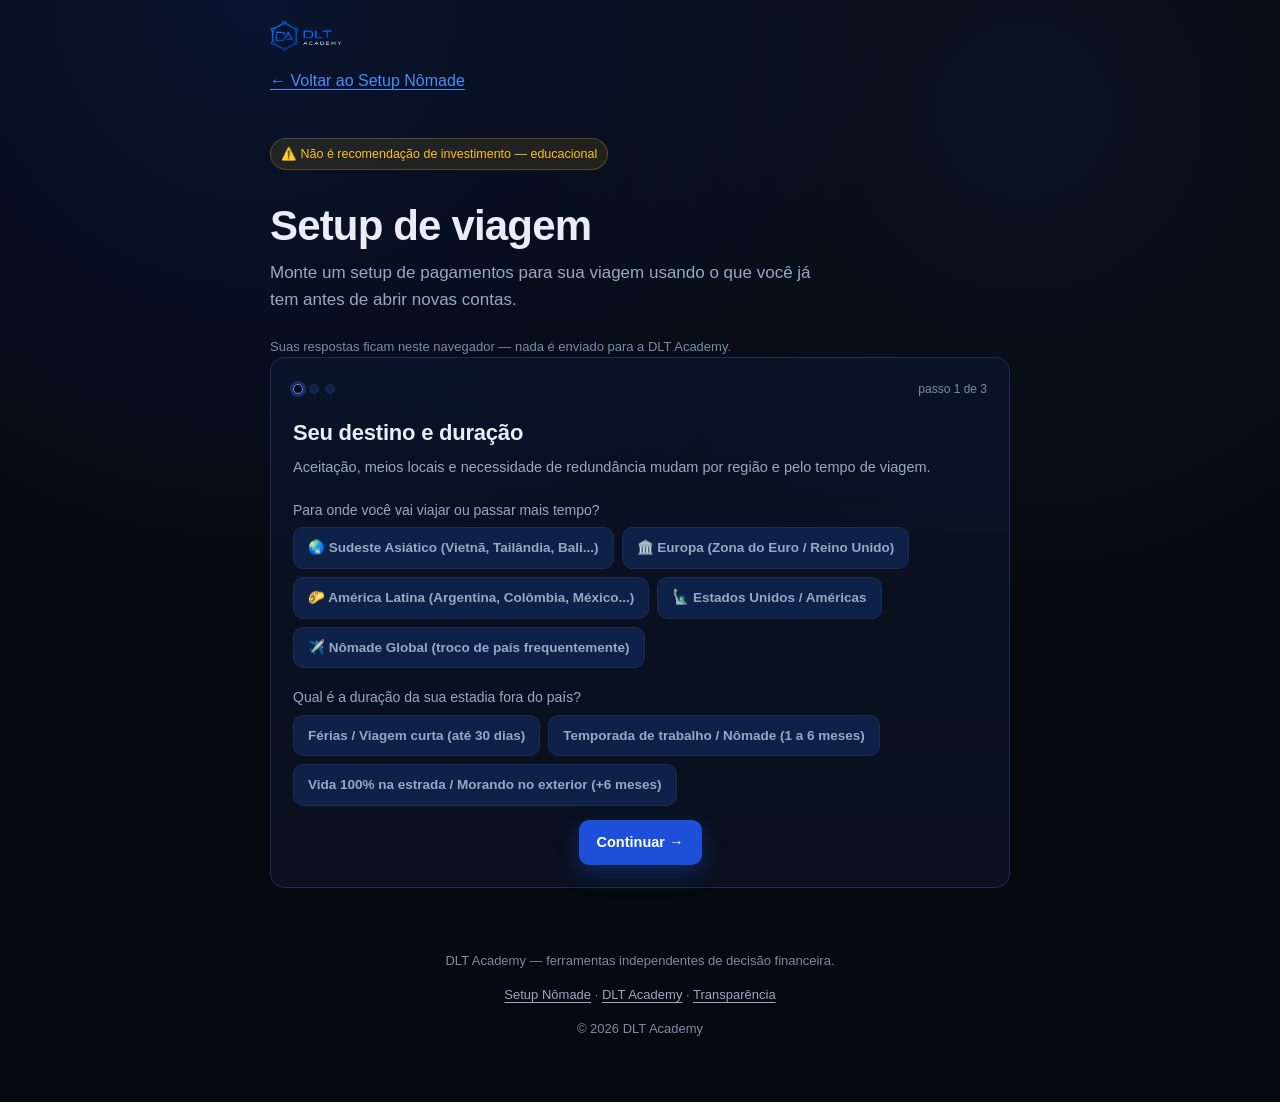
==== setup-viagem.html @ e466198c "feat: reconstrói Setup Nômade como hub de ferramentas e links" ====
<!DOCTYPE html>
<html lang="pt-BR">
<head>
<meta charset="UTF-8">
<meta name="viewport" content="width=device-width, initial-scale=1.0">
<title>Setup de viagem: organize como pagar e sacar no exterior — DLT</title>
<meta name="description" content="Monte um setup de pagamentos para uma viagem usando o que você já tem, com cartão, saque, QR local e funding conforme o seu cenário.">
<meta name="robots" content="index, follow">
<meta name="referrer" content="no-referrer">
<meta http-equiv="Content-Security-Policy" content="default-src 'self'; script-src 'self' https://gc.zgo.at; style-src 'self' https://fonts.googleapis.com; font-src https://fonts.gstatic.com; img-src 'self' data: blob:; connect-src 'self' https://*.goatcounter.com; object-src 'none'; frame-src 'none'; worker-src 'none'; base-uri 'none'; form-action 'self'; upgrade-insecure-requests">
<link rel="canonical" href="https://setup-nomade.dlt.academy/setup-viagem.html">
<meta property="og:type" content="website">
<meta property="og:site_name" content="DLT Academy">
<meta property="og:title" content="Setup de viagem — DLT Academy">
<meta property="og:description" content="Monte um setup de viagem com principal, fallback, saque e QR local sem abrir contas novas por padrão.">
<meta property="og:url" content="https://setup-nomade.dlt.academy/setup-viagem.html">
<meta property="og:image" content="https://setup-nomade.dlt.academy/og-image.svg">
<meta name="theme-color" content="#06090F">
<link rel="icon" type="image/png" href="assets/dlt-mark.png">
<link rel="stylesheet" href="styles-base.css">
<link rel="stylesheet" href="styles-tool.css">
<link rel="stylesheet" href="dlt-patterns.css">
</head>
<body>
<header class="top"><div class="wrap"><a class="brand" href="https://dlt.academy/" rel="noopener noreferrer"><img src="assets/dlt-logo-light.png" alt="DLT Academy"></a></div></header>
<main id="top"><div class="wrap">
<p style="margin:18px 0 0;font-size:13px"><a href="/">← Voltar ao Setup Nômade</a></p>
<section class="hero">
<span class="disclaimer-badge">⚠️ Não é recomendação de investimento — educacional</span>
<h1 id="headline">Setup de viagem</h1>
<p class="subtitle" id="subheadline">Monte um setup de pagamentos para sua viagem usando o que você já tem antes de abrir novas contas.</p>
<p class="privacy-line">Suas respostas ficam neste navegador — nada é enviado para a DLT Academy.</p>
<div id="flow-root"></div>
<noscript><p>Esta ferramenta precisa de JavaScript. Consulte também <a href="https://dlt.academy/pagamentos-no-exterior/">Como pagar no exterior gastando menos</a>.</p></noscript>
</section></div></main>
<footer><div class="wrap"><p>DLT Academy — ferramentas independentes de decisão financeira.</p><p><a href="/">Setup Nômade</a> · <a href="https://dlt.academy/">DLT Academy</a> · <a href="https://dlt.academy/transparencia/">Transparência</a></p><p>© 2026 DLT Academy</p></div></footer>
<script src="config.js"></script><script src="js/tracking.js"></script><script src="js/canvas-cards.js"></script><script src="js/dlt-interactions.js"></script><script src="js/flow-engine.js"></script><script src="js/flow.js"></script><script src="js/bootstrap.js"></script>
</body></html>
---- styles-base.css ----
/* ============================================================
   DESIGN SYSTEM BASE — dltacademy
   Extraído do "Sobrevive ou Quebra?" (primeira ferramenta validada).
   >>> REBRAND DLT ACADEMY: tokens, fontes e brand alinhados à
   identidade oficial (azul #1E4FD8, Sora + Manrope, logo DA).
   Só mudaram VALORES (cores/fontes/brand) — nenhum nome de classe
   ou seletor mudou, então todas as ferramentas existentes continuam
   funcionando; só passam a ficar on-brand ao copiar este arquivo.
   Customizações por ferramenta vão em styles-tool.css.
   ============================================================ */

@import url('https://fonts.googleapis.com/css2?family=Sora:wght@400;500;600;700;800&family=Manrope:wght@400;500;600;700&display=swap');

:root {
  --bg: #06090F;            /* Navy Base */
  --bg-elev: #0A1120;        /* Navy Surface */
  --bg-elev-2: #0E2148;      /* Deep Blue */
  --border: #1E2C4E;         /* borda azulada (equiv. a rgba branco ~0.1 sobre navy) */
  --text: #E8EDF7;           /* Light */
  --text-dim: #9AA7C2;       /* Muted */
  --text-faint: #7C8AA6;     /* Faint */
  --accent: #4A8DF8;         /* Sky — destaques, slider, dots, links */
  --accent-2: #1E4FD8;       /* Brand Blue — ação primária (botões) */
  --green: #6EE7A8;          /* Success */
  --red: #f87171;            /* variação negativa */
  --amber: #fbbf24;          /* disclaimer */
  --radius: 14px;
  --max-width: 780px;

  --font-head: 'Sora', -apple-system, BlinkMacSystemFont, sans-serif;
  --font-body: 'Manrope', -apple-system, BlinkMacSystemFont, sans-serif;
}

* { box-sizing: border-box; }

body {
  margin: 0;
  background: var(--bg);
  background-image: radial-gradient(circle at 20% 0%, rgba(30,79,216,0.16), transparent 42%),
                     radial-gradient(circle at 80% 10%, rgba(74,141,248,0.08), transparent 38%);
  color: var(--text);
  font-family: var(--font-body);
  line-height: 1.6;
  -webkit-font-smoothing: antialiased;
}

.wrap {
  max-width: var(--max-width);
  margin: 0 auto;
  padding: 0 20px;
}

/* Links de conteudo.
   Sem esta regra o navegador aplica os padroes dele: #0000EE no link
   comum e #551A8B no visitado. Sobre o navy (--bg) isso rende 2,1:1 e
   1,8:1 de contraste — o minimo legivel e 4,5:1, entao o link visitado
   ficava praticamente invisivel e o comum parecia um azul neon fora da
   identidade. O --accent rende 6,1:1 e ja e a cor de destaque da marca.
   Componentes estruturais (.btn-*, cards, header, footer) declaram a
   propria cor e continuam intactos. */
a {
  color: var(--accent);
  text-underline-offset: 3px;
  text-decoration-thickness: 1px;
}
a:visited { color: var(--accent); }
a:hover { color: #8FB8FF; }

header.top { padding: 20px 0 0; }
.brand {
  display: flex;
  align-items: center;
  gap: 10px;
  font-family: var(--font-head);
  font-weight: 700;
  letter-spacing: -0.01em;
  color: var(--text);
  text-decoration: none;
  font-size: 15px;
}
/* .brand img — logomarca completa (ícone + "DLT ACADEMY" já embutido na imagem).
   NÃO colocar <span> de texto do lado — a imagem já é o lockup completo. */
.brand img { height: 32px; display: block; }

section { padding: 40px 0; }
section.hero { padding-top: 28px; padding-bottom: 20px; }

h1 {
  font-family: var(--font-head);
  font-size: clamp(28px, 5vw, 42px);
  line-height: 1.12;
  letter-spacing: -0.02em;
  font-weight: 800;
  margin: 14px 0 10px;
}
h1 .highlight { color: var(--accent); }

.subtitle {
  color: var(--text-dim);
  font-size: 17px;
  max-width: 60ch;
  margin: 0 0 24px;
}

.disclaimer-badge {
  display: inline-flex;
  align-items: center;
  gap: 6px;
  background: rgba(251, 191, 36, 0.1);
  border: 1px solid rgba(251, 191, 36, 0.25);
  color: var(--amber);
  font-size: 12.5px;
  padding: 5px 10px;
  border-radius: 999px;
  margin-bottom: 18px;
}

.card {
  background: linear-gradient(180deg, rgba(14, 33, 72, 0.30), rgba(10, 17, 32, 0.9));
  border: 1px solid var(--border);
  border-radius: var(--radius);
  padding: 22px;
}
.card + .card { margin-top: 16px; }

h2 {
  font-family: var(--font-head);
  font-size: 22px;
  font-weight: 700;
  letter-spacing: -0.01em;
  margin: 0 0 6px;
}
h2 .num {
  display: inline-flex;
  align-items: center;
  justify-content: center;
  width: 26px;
  height: 26px;
  border-radius: 8px;
  background: var(--accent-2);
  color: white;
  font-size: 14px;
  margin-right: 8px;
}
.section-desc { color: var(--text-dim); font-size: 14.5px; margin: 0 0 20px; }

/* Sliders */
.control-grid { display: grid; gap: 18px; }
.control { display: grid; gap: 6px; }
.control-label { display: flex; justify-content: space-between; font-size: 14px; color: var(--text-dim); }
.control-label strong { color: var(--text); font-weight: 600; }
input[type="range"] {
  -webkit-appearance: none;
  width: 100%;
  height: 6px;
  border-radius: 999px;
  background: var(--bg-elev-2);
  outline: none;
}
input[type="range"]::-webkit-slider-thumb {
  -webkit-appearance: none;
  width: 20px;
  height: 20px;
  border-radius: 50%;
  background: var(--accent);
  cursor: pointer;
  border: 3px solid var(--bg);
  box-shadow: 0 0 0 1px var(--accent);
}
input[type="range"]::-moz-range-thumb {
  width: 20px;
  height: 20px;
  border-radius: 50%;
  background: var(--accent);
  cursor: pointer;
  border: 3px solid var(--bg);
}

/* Banner de resultado (survive/ruin, sucesso/alerta genérico) */
.result-banner {
  display: flex;
  align-items: center;
  gap: 16px;
  padding: 18px;
  border-radius: 12px;
  margin: 18px 0;
  border: 1px solid var(--border);
}
.result-banner.survive, .result-banner.good { background: rgba(110, 231, 168, 0.08); border-color: rgba(110, 231, 168, 0.3); }
.result-banner.ruin, .result-banner.bad { background: rgba(248, 113, 113, 0.08); border-color: rgba(248, 113, 113, 0.3); }
.result-banner .big-stat { font-family: var(--font-head); font-size: 34px; font-weight: 800; line-height: 1; }
.result-banner.survive .big-stat, .result-banner.good .big-stat { color: var(--green); }
.result-banner.ruin .big-stat, .result-banner.bad .big-stat { color: var(--red); }
.result-banner .stat-label { color: var(--text-dim); font-size: 13.5px; margin-top: 2px; }

canvas.chart-canvas {
  width: 100%;
  height: 260px;
  display: block;
  border-radius: 10px;
  background: var(--bg-elev-2);
}

.stat-row { display: grid; grid-template-columns: repeat(3, 1fr); gap: 10px; margin-top: 14px; }
.stat-box { background: var(--bg-elev-2); border-radius: 10px; padding: 12px; text-align: center; }
.stat-box .val { font-family: var(--font-head); font-size: 18px; font-weight: 700; }
.stat-box .label { font-size: 11.5px; color: var(--text-faint); margin-top: 2px; }

/* Upload de arquivo */
.upload-zone {
  border: 2px dashed var(--border);
  border-radius: 12px;
  padding: 32px 20px;
  text-align: center;
  cursor: pointer;
  transition: border-color .15s;
}
.upload-zone:hover, .upload-zone.dragover { border-color: var(--accent); }
.upload-zone input[type="file"] { display: none; }
.upload-icon { font-size: 32px; margin-bottom: 8px; }

.btn-row { display: flex; gap: 10px; flex-wrap: wrap; margin-top: 14px; justify-content: center; }

button, .btn {
  font: inherit;
  font-family: var(--font-body);
  border: none;
  border-radius: 10px;
  padding: 11px 18px;
  cursor: pointer;
  font-weight: 700;
  font-size: 14.5px;
  transition: transform .1s, opacity .15s;
  text-decoration: none;
  display: inline-flex;
  align-items: center;
  gap: 6px;
}
button:active { transform: scale(0.97); }
.btn-primary { background: var(--accent-2); color: white; box-shadow: 0 8px 22px rgba(30,79,216,0.35); }
.btn-primary:hover { background: #2a5ce6; }
.btn-secondary { background: rgba(255,255,255,0.05); color: var(--text); border: 1px solid var(--border); }
.btn-secondary:hover { border-color: var(--accent); }
.btn-telegram { background: #26a5e4; color: white; }
.btn-ghost { background: rgba(255,255,255,0.04); color: var(--text); border: 1px solid var(--border); }
.btn-ghost:hover { border-color: var(--accent); }
.btn-lg { padding: 14px 26px; font-size: 15.5px; border-radius: 12px; }
.btn-block { width: 100%; justify-content: center; }

/* Mapeamento manual de colunas (fallback de CSV) */
#mapping-panel { display: none; margin-top: 18px; }
.mapping-row { display: grid; grid-template-columns: 1fr 1fr; gap: 10px; align-items: center; margin-bottom: 10px; }
.mapping-row label { font-size: 13.5px; color: var(--text-dim); }
select {
  width: 100%;
  background: var(--bg-elev-2);
  color: var(--text);
  border: 1px solid var(--border);
  border-radius: 8px;
  padding: 9px 10px;
  font-size: 14px;
}

/* Lista de achados/diagnóstico */
.finding {
  border-left: 3px solid var(--amber);
  background: var(--bg-elev-2);
  padding: 14px 16px;
  border-radius: 0 10px 10px 0;
  margin-bottom: 10px;
}
.finding.sev-3 { border-color: var(--red); }
.finding.sev-1 { border-color: var(--text-faint); }
.finding-title { font-weight: 700; margin-bottom: 4px; font-size: 15px; }
.finding-text { color: var(--text-dim); font-size: 14px; }

/* Bloco de conversão (CTA principal, aparece condicionalmente) */
.convert-block {
  display: none;
  background: linear-gradient(135deg, rgba(30,79,216,0.16), rgba(74,141,248,0.06));
  border: 1px solid var(--accent-2);
}
.convert-block.visible { display: block; }
.convert-headline { font-family: var(--font-head); font-size: 19px; font-weight: 700; margin-bottom: 6px; }
.convert-sub { color: var(--text-dim); font-size: 14.5px; margin-bottom: 16px; }
.savings-highlight { font-family: var(--font-head); font-size: 26px; font-weight: 800; color: var(--green); margin: 4px 0 14px; }

.offer-list { list-style: none; padding: 0; margin: 0 0 16px; display: grid; gap: 8px; }
.offer-list li { display: flex; gap: 8px; font-size: 14.5px; color: var(--text); }
.offer-list li::before { content: "✓"; color: var(--green); font-weight: 700; }

.fine-print { font-size: 12px; color: var(--text-faint); margin-top: 20px; line-height: 1.6; }

/* Recomendação afiliada contextual — alternativas sempre secundárias */
.offer-alternatives {
  border-top: 1px solid var(--border);
  margin-top: 18px;
  padding-top: 14px;
}
.offer-alternatives summary {
  color: var(--text-dim);
  cursor: pointer;
  font-size: 13.5px;
  font-weight: 700;
}
.alternative-grid {
  display: grid;
  grid-template-columns: repeat(2, minmax(0, 1fr));
  gap: 10px;
  margin-top: 12px;
}
.alternative-card {
  background: var(--bg-elev-2);
  border: 1px solid var(--border);
  border-radius: 10px;
  padding: 13px;
}
.alternative-title { font-weight: 700; font-size: 14px; margin-bottom: 5px; }
.alternative-card p { color: var(--text-dim); font-size: 12.5px; margin: 0 0 8px; }
.alternative-link {
  color: var(--accent);
  font-size: 12.5px;
  font-weight: 700;
  text-decoration: none;
}
.affiliate-disclosure {
  background: rgba(255,255,255,0.035);
  border-radius: 9px;
  color: var(--text-faint);
  font-size: 11.5px;
  line-height: 1.55;
  margin: 20px 0 0;
  padding: 11px 13px;
}

footer { text-align: center; padding: 30px 0 50px; color: var(--text-faint); font-size: 13px; }
footer a { color: var(--text-dim); }

/* Campos numéricos genéricos (calculadoras) */
.calc-grid { display: grid; grid-template-columns: 1fr 1fr; gap: 12px; margin-bottom: 14px; }
.calc-field label { display: block; font-size: 12.5px; color: var(--text-dim); margin-bottom: 4px; }
.calc-field input[type="number"], .calc-field input[type="text"] {
  width: 100%;
  background: var(--bg-elev-2);
  color: var(--text);
  border: 1px solid var(--border);
  border-radius: 8px;
  padding: 9px 10px;
  font-size: 14px;
}

.tag {
  display: inline-block;
  font-size: 10.5px;
  font-weight: 700;
  letter-spacing: 0.06em;
  text-transform: uppercase;
  padding: 4px 10px;
  border-radius: 999px;
  background: var(--bg-elev-2);
  border: 1px solid var(--border);
  color: var(--text-dim);
  margin-bottom: 10px;
}
.tag.s1 { color: var(--green); border-color: rgba(110, 231, 168, 0.3); background: rgba(110, 231, 168, 0.08); }
.tag.s2 { color: var(--accent); border-color: rgba(74, 141, 248, 0.35); background: rgba(74, 141, 248, 0.08); }

/* Grade de miniaturas (útil pra ferramentas que geram múltiplos criativos) */
.thumb-grid { display: grid; grid-template-columns: repeat(auto-fill, minmax(140px, 1fr)); gap: 12px; margin-top: 14px; }
.thumb-grid .thumb { border-radius: 10px; overflow: hidden; border: 1px solid var(--border); background: var(--bg-elev-2); }
.thumb-grid .thumb img, .thumb-grid .thumb canvas { width: 100%; display: block; }
.thumb-grid .thumb .thumb-label { font-size: 11.5px; color: var(--text-faint); padding: 6px 8px; text-align: center; }

/* Fluxo guiado (flow-engine) */
.flow-progress { display: flex; gap: 6px; margin-bottom: 16px; align-items: center; }
.flow-progress .dot { width: 10px; height: 10px; border-radius: 50%; background: var(--bg-elev-2); border: 1px solid var(--border); }
.flow-progress .dot.done { background: var(--accent); border-color: var(--accent); }
.flow-progress .dot.current { background: var(--bg); border-color: var(--accent); box-shadow: 0 0 0 3px rgba(74,141,248,.25); }
.flow-progress .step-count { margin-left: auto; font-size: 12px; color: var(--text-faint); }

.radio-group { display: flex; flex-wrap: wrap; gap: 8px; }
.radio-group button { background: var(--bg-elev-2); border: 1px solid var(--border); color: var(--text-dim); font-size: 13.5px; padding: 9px 14px; }
.radio-group button.selected { border-color: var(--accent); color: var(--text); background: rgba(30,79,216,.18); }

.plan-list { list-style: none; counter-reset: plano; padding: 0; margin: 20px 0 0; display: grid; gap: 10px; }
.plan-step { counter-increment: plano; }
.plan-check { display: flex; gap: 12px; align-items: flex-start; background: var(--bg-elev-2); border: 1px solid var(--border); border-radius: 10px; padding: 13px 14px; cursor: pointer; }
.plan-check input[type="checkbox"] { width: 18px; height: 18px; margin-top: 2px; accent-color: var(--green); flex-shrink: 0; }
.plan-body::before { content: "Passo " counter(plano); display: block; font-size: 10.5px; font-weight: 700; letter-spacing: .05em; text-transform: uppercase; color: var(--accent); margin-bottom: 2px; }
.plan-title { font-weight: 700; font-size: 15px; }
.plan-text { color: var(--text-dim); font-size: 13.5px; margin-top: 3px; }
.plan-step.done .plan-check { opacity: .55; }
.plan-step.done .plan-title { text-decoration: line-through; }

@media (max-width: 480px) {
  .stat-row { grid-template-columns: 1fr 1fr; }
  .calc-grid { grid-template-columns: 1fr; }
  .mapping-row { grid-template-columns: 1fr; }
  .alternative-grid { grid-template-columns: 1fr; }
}

/* ============================================================
   INTERAÇÃO — estados de foco, hover e feedback tátil.
   Aditivo: nenhum seletor existente muda, só ganha resposta.
   ============================================================ */

/* Foco visível pra teclado (não interfere no clique do mouse) */
a:focus-visible, button:focus-visible, .btn:focus-visible,
input:focus-visible, select:focus-visible, summary:focus-visible,
[tabindex]:focus-visible {
  outline: 2px solid var(--accent);
  outline-offset: 2px;
}

/* Botões — lift no hover, afunda no clique (já existia o :active) */
.btn, button { transition: transform .12s, opacity .15s, box-shadow .15s, background .15s, border-color .15s; }
.btn-primary:hover { transform: translateY(-1px); box-shadow: 0 10px 26px rgba(30,79,216,0.45); }
.btn-secondary:hover { color: var(--text); }

/* Sliders — o polegar responde ao toque */
input[type="range"]::-webkit-slider-thumb { transition: transform .12s, box-shadow .15s; }
input[type="range"]:hover::-webkit-slider-thumb { transform: scale(1.12); box-shadow: 0 0 0 1px var(--accent), 0 0 0 7px rgba(74,141,248,.15); }
input[type="range"]:active::-webkit-slider-thumb { transform: scale(1.22); box-shadow: 0 0 0 1px var(--accent), 0 0 0 10px rgba(74,141,248,.22); }
input[type="range"]::-moz-range-thumb { transition: transform .12s, box-shadow .15s; }
input[type="range"]:hover::-moz-range-thumb { transform: scale(1.12); box-shadow: 0 0 0 7px rgba(74,141,248,.15); }
input[type="range"]:active::-moz-range-thumb { transform: scale(1.22); box-shadow: 0 0 0 10px rgba(74,141,248,.22); }

/* Opções de fluxo (radio-group) — hover diz "sou clicável" */
.radio-group button:hover { border-color: var(--accent); color: var(--text); }

/* Checklist do plano — linha inteira responde */
.plan-check { transition: border-color .15s, background .15s; }
.plan-check:hover { border-color: var(--accent); }

/* Campos e selects — foco com borda da marca */
select:hover, .calc-field input:hover { border-color: var(--accent); }
select:focus, .calc-field input:focus { border-color: var(--accent); outline: none; }

/* Zona de upload — reforço do convite */
.upload-zone:hover, .upload-zone.dragover { background: rgba(74,141,248,.05); }

@media (prefers-reduced-motion: reduce) {
  .btn, button, input[type="range"]::-webkit-slider-thumb, input[type="range"]::-moz-range-thumb { transition: none; }
  .btn-primary:hover { transform: none; }
}
---- styles-tool.css ----
/* ============================================================
   Estilos específicos: O Setup do Nômade
   Cards de hierarquia, badges metálicos, botões de ação e links
   ============================================================ */

.plan-list {
  list-style: none;
  padding: 0;
  margin: 20px 0 0;
  display: flex;
  flex-direction: column;
  gap: 16px;
}

.plan-step {
  background: rgba(14, 24, 46, 0.7);
  border: 1px solid rgba(74, 141, 248, 0.2);
  border-radius: 14px;
  padding: 20px;
  transition: all .2s ease;
  position: relative;
  overflow: hidden;
}

.plan-step:hover {
  border-color: rgba(74, 141, 248, 0.45);
  box-shadow: 0 10px 30px rgba(0, 0, 0, 0.35);
}

.plan-check {
  display: flex;
  align-items: flex-start;
  gap: 14px;
  cursor: pointer;
  width: 100%;
}

.plan-check input[type="checkbox"] {
  margin-top: 5px;
  width: 18px;
  height: 18px;
  accent-color: var(--accent);
  cursor: pointer;
  flex-shrink: 0;
}

.plan-body {
  flex: 1;
}

.plan-step.done {
  opacity: 0.65;
}

.plan-step.done .plan-title {
  text-decoration: line-through;
}

.tier-badge {
  font-family: var(--font-head);
  font-size: 11px;
  font-weight: 800;
  letter-spacing: 0.06em;
  text-transform: uppercase;
  padding: 4px 10px;
  border-radius: 6px;
  display: inline-block;
  margin-bottom: 8px;
}

.tier-badge.badge-gold {
  background: rgba(110, 231, 168, 0.15);
  color: var(--green);
  border: 1px solid rgba(110, 231, 168, 0.3);
}

.tier-badge.badge-silver {
  background: rgba(74, 141, 248, 0.15);
  color: var(--accent);
  border: 1px solid rgba(74, 141, 248, 0.3);
}

.tier-badge.badge-bronze {
  background: rgba(251, 191, 36, 0.15);
  color: var(--amber);
  border: 1px solid rgba(251, 191, 36, 0.3);
}

.plan-title {
  font-family: var(--font-head);
  font-size: 18px;
  font-weight: 700;
  color: var(--text);
  margin: 0 0 6px;
  line-height: 1.3;
}

.tier-gain {
  font-size: 13.5px;
  font-weight: 700;
  color: var(--green);
  margin: 4px 0 10px;
  display: flex;
  align-items: center;
  gap: 6px;
}

.plan-text {
  font-size: 14px;
  color: var(--text-dim);
  line-height: 1.55;
  margin: 0 0 10px;
}

.browser-alert-note {
  font-size: 12.5px;
  color: var(--amber);
  background: rgba(251, 191, 36, 0.08);
  border: 1px solid rgba(251, 191, 36, 0.25);
  padding: 10px 14px;
  border-radius: 8px;
  margin: 12px 0;
  line-height: 1.45;
}

.plan-actions {
  display: flex;
  flex-wrap: wrap;
  gap: 12px;
  align-items: center;
  margin-top: 14px;
}

.btn-sm {
  padding: 8px 18px;
  font-size: 13px;
  font-weight: 700;
  border-radius: 8px;
  text-decoration: none;
  display: inline-flex;
  align-items: center;
  justify-content: center;
}

.article-link {
  font-size: 13px;
  font-weight: 600;
  color: var(--accent);
  text-decoration: none;
  padding: 7px 14px;
  border-radius: 8px;
  background: rgba(74, 141, 248, 0.08);
  border: 1px solid rgba(74, 141, 248, 0.2);
  transition: all .15s ease;
  display: inline-flex;
  align-items: center;
  gap: 6px;
}

.article-link:hover {
  background: rgba(74, 141, 248, 0.18);
  border-color: var(--accent);
  color: #FFFFFF;
}

@media (max-width: 600px) {
  .plan-actions {
    flex-direction: column;
    align-items: stretch;
  }
  .btn-sm, .article-link {
    width: 100%;
    text-align: center;
    justify-content: center;
  }
}
---- dlt-patterns.css ----
/* ============================================================
   DLT PATTERNS — padrões de conteúdo (artigo, guia, ferramenta)
   Carregar DEPOIS de styles-base.css. Só usa tokens existentes
   (--bg, --bg-elev, --bg-elev-2, --border, --text, --text-dim,
   --text-faint, --accent, --accent-2, --green, --amber, --red,
   --font-head, --font-body). Nenhuma classe antiga é redefinida:
   é 100% aditivo, nada do que está no ar muda de aparência.
   Referência visual: "Padroes de Conteudo.dc.html".
   ============================================================ */

:root {
  --pattern-read: 680px;      /* largura de leitura de artigo/guia */
  --text-lede: #C7D2E6;       /* derivado do --text, para lede/intro */
  --sky-light: #8FBBFF;       /* realce sobre escuro */
}

/* ---------- 01 · Cabeçalho de peça ------------------------- */
.piece-head { max-width: var(--pattern-read); }
.piece-head .piece-meta {
  display: flex; align-items: center; gap: 10px;
  flex-wrap: wrap; margin-bottom: 16px;
}
.piece-head .piece-meta time,
.piece-head .piece-meta span:not(.tag) { color: var(--text-faint); font-size: 13px; }
.piece-head .piece-meta .tag { margin-bottom: 0; }
.piece-head .piece-meta .sep {
  width: 3px; height: 3px; border-radius: 50%;
  background: var(--text-faint); display: inline-block;
}
.piece-head h1 {
  font-size: clamp(30px, 5vw, 38px);
  line-height: 1.12; letter-spacing: -0.025em;
  margin: 0 0 16px; text-wrap: pretty;
}
.piece-lede {
  font-size: 19px; line-height: 1.62; color: var(--text-lede);
  margin: 0 0 22px; text-wrap: pretty;
}
.piece-head::after {
  content: ""; display: block; height: 1px;
  background: var(--border); margin-bottom: 8px;
}

/* ---------- 02 · O essencial ------------------------------- */
.key-points {
  max-width: var(--pattern-read);
  background: linear-gradient(135deg, rgba(30,79,216,.14), rgba(10,17,32,.6));
  border: 1px solid rgba(74,141,248,.28);
  border-radius: 16px; padding: 26px 28px; margin: 0 0 30px;
}
.key-points > p:first-child,
.key-points .key-points-title {
  font-family: var(--font-head); font-size: 12px; font-weight: 700;
  letter-spacing: .12em; text-transform: uppercase;
  color: var(--sky-light); margin: 0 0 16px;
}
.key-points ul { list-style: none; padding: 0; margin: 0; display: grid; gap: 13px; }
.key-points li {
  display: flex; gap: 12px; align-items: flex-start;
  font-size: 15.5px; line-height: 1.55; color: var(--text);
}
.key-points li::before {
  content: "✓"; flex-shrink: 0;
  display: inline-flex; align-items: center; justify-content: center;
  width: 20px; height: 20px; margin-top: 2px; border-radius: 6px;
  background: rgba(110,231,168,.12); border: 1px solid rgba(110,231,168,.3);
  color: var(--green); font-size: 11px; font-weight: 700;
}

/* ---------- 03 · Sumário ----------------------------------- */
.piece-toc {
  max-width: var(--pattern-read);
  border-top: 1px solid var(--border); border-bottom: 1px solid var(--border);
  padding: 20px 0; margin: 0 0 30px;
}
.piece-toc > p:first-child {
  font-family: var(--font-head); font-size: 11.5px; font-weight: 700;
  letter-spacing: .12em; text-transform: uppercase;
  color: var(--text-faint); margin: 0 0 14px;
}
.piece-toc ol { list-style: none; padding: 0; margin: 0; display: grid; gap: 10px; counter-reset: toc; }
.piece-toc li { counter-increment: toc; display: flex; gap: 12px; align-items: baseline; }
.piece-toc li::before {
  content: "0" counter(toc);
  font-family: ui-monospace, SFMono-Regular, Menlo, monospace;
  font-size: 12px; color: var(--accent); flex-shrink: 0;
}
.piece-toc a { font-size: 15px; color: var(--text); text-decoration: none; }
.piece-toc a:hover { color: var(--sky-light); }

/* ---------- 04 · Número-chave ------------------------------ */
.figure-row {
  max-width: var(--pattern-read);
  display: grid; grid-template-columns: repeat(auto-fit, minmax(180px, 1fr));
  gap: 12px; margin: 0 0 26px;
}
.figure-cell {
  background: var(--bg-elev-2); border: 1px solid var(--border);
  border-radius: 12px; padding: 18px;
}
.figure-cell .figure-value {
  font-family: var(--font-head); font-size: 34px; font-weight: 800;
  line-height: 1; letter-spacing: -0.02em; margin: 0 0 8px;
}
.figure-cell .figure-label { font-size: 13.5px; color: var(--text); font-weight: 600; margin: 0 0 4px; }
.figure-cell .figure-source { font-size: 11.5px; color: var(--text-faint); margin: 0; }

/* ---------- 05 · Nota (3 tons) ----------------------------- */
/* substitui .guide-note / blockquote de borda-esquerda */
.note {
  max-width: var(--pattern-read);
  border-radius: 12px; padding: 18px 20px; margin: 0 0 22px;
  border: 1px solid var(--border); background: var(--bg-elev);
}
.note > p:first-child {
  font-family: var(--font-head); font-size: 11.5px; font-weight: 700;
  letter-spacing: .1em; text-transform: uppercase; margin: 0 0 6px;
}
.note > p:last-child { margin: 0; font-size: 15px; line-height: 1.6; color: var(--text); }
.note.is-info { background: rgba(30,79,216,.10); border-color: rgba(74,141,248,.32); }
.note.is-info > p:first-child { color: var(--sky-light); }
.note.is-warn { background: rgba(251,191,36,.08); border-color: rgba(251,191,36,.28); }
.note.is-warn > p:first-child { color: var(--amber); }
.note.is-risk { background: rgba(248,113,113,.08); border-color: rgba(248,113,113,.28); }
.note.is-risk > p:first-child { color: var(--red); }

/* ---------- 06 · Tabela comparativa ----------------------- */
.compare {
  max-width: 720px; border: 1px solid var(--border);
  border-radius: 14px; overflow: hidden; margin: 0 0 26px;
}
.compare .compare-scroll { overflow-x: auto; }
.compare table { border-collapse: collapse; width: 100%; min-width: 480px; font-size: 14px; }
.compare th {
  text-align: left; padding: 14px 16px; background: var(--bg-elev-2);
  font-family: var(--font-head); font-size: 12.5px; font-weight: 700;
  color: var(--text-dim); border-bottom: 1px solid var(--border);
}
.compare td { padding: 13px 16px; color: var(--text-dim); border-bottom: 1px solid var(--border); }
.compare tbody tr:last-child td { border-bottom: none; }
.compare th:first-child, .compare td:first-child { color: var(--text-dim); }
/* coluna recomendada */
.compare th.is-pick {
  background: rgba(30,79,216,.22); color: var(--text);
  border-bottom-color: rgba(74,141,248,.4);
  border-left: 1px solid rgba(74,141,248,.3); border-right: 1px solid rgba(74,141,248,.3);
}
.compare th.is-pick small {
  display: block; font-family: var(--font-body); font-size: 10.5px; font-weight: 700;
  letter-spacing: .06em; text-transform: uppercase; color: var(--sky-light); margin-top: 3px;
}
.compare td.is-pick {
  background: rgba(30,79,216,.08); color: var(--text);
  border-left: 1px solid rgba(74,141,248,.3); border-right: 1px solid rgba(74,141,248,.3);
}
.compare td.is-pick strong, .compare td.is-best { color: var(--green); font-weight: 700; }
.compare .compare-foot {
  margin: 0; padding: 12px 16px; background: #080D18;
  border-top: 1px solid var(--border); color: var(--text-faint); font-size: 12px;
}

/* ---------- 07 · Passo numerado --------------------------- */
.steps { max-width: var(--pattern-read); margin: 0 0 30px; }
.steps .step { display: grid; grid-template-columns: 44px minmax(0, 1fr); gap: 18px; }
.steps .step-rail { display: flex; flex-direction: column; align-items: center; gap: 8px; }
.steps .step-num {
  width: 40px; height: 40px; border-radius: 12px;
  background: rgba(30,79,216,.18); border: 1px solid rgba(74,141,248,.4);
  color: var(--sky-light); font-family: var(--font-head); font-weight: 800; font-size: 15px;
  display: inline-flex; align-items: center; justify-content: center; flex-shrink: 0;
}
.steps .step-rail::after { content: ""; width: 1px; flex: 1; background: var(--border); }
.steps .step:last-child .step-rail::after { display: none; }
.steps .step-body { padding-bottom: 26px; }
.steps .step:last-child .step-body { padding-bottom: 0; }
.steps .step-body h3 {
  font-family: var(--font-head); font-size: 19px; font-weight: 700;
  margin: 8px 0 8px; letter-spacing: -0.01em;
}
.steps .step-body p { color: var(--text-dim); font-size: 15px; line-height: 1.65; margin: 0 0 14px; }
.steps .step-body > p:last-child { margin-bottom: 0; }
.steps .step-body .note { margin-bottom: 0; }

/* ---------- 08 · Veredito --------------------------------- */
.verdict {
  max-width: var(--pattern-read);
  border-top: 2px solid var(--accent-2);
  background: linear-gradient(180deg, rgba(30,79,216,.12), rgba(10,17,32,0));
  border-radius: 0 0 14px 14px; padding: 24px 26px 26px; margin: 30px 0;
}
.verdict > p:first-child {
  font-family: var(--font-head); font-size: 11.5px; font-weight: 700;
  letter-spacing: .12em; text-transform: uppercase; color: var(--sky-light); margin: 0 0 12px;
}
.verdict .verdict-line {
  font-family: var(--font-head); font-size: 22px; font-weight: 700;
  line-height: 1.4; letter-spacing: -0.015em; margin: 0 0 12px; text-wrap: pretty;
}
.verdict > p:last-child { color: var(--text-dim); font-size: 15px; line-height: 1.65; margin: 0; }

/* ---------- 09 · Oferta verificada (afiliado) -------------- */
.offer {
  max-width: var(--pattern-read); position: relative; overflow: hidden;
  background: linear-gradient(180deg, #0C1428 0%, #090F1E 100%);
  border: 1px solid rgba(74,141,248,.3); border-radius: 16px;
  padding: 26px 28px; margin: 30px 0;
}
.offer::before {
  content: ""; position: absolute; top: -60px; right: -40px;
  width: 200px; height: 200px; pointer-events: none;
  background: radial-gradient(circle, rgba(30,79,216,.28), transparent 70%);
}
.offer > * { position: relative; }
.offer .offer-flags { display: flex; align-items: center; gap: 10px; flex-wrap: wrap; margin-bottom: 14px; }
.offer .offer-verified {
  display: inline-flex; align-items: center; gap: 7px;
  font-size: 11px; font-weight: 700; letter-spacing: .06em; text-transform: uppercase;
  color: var(--green); background: rgba(46,204,113,0.12);
  border: 1px solid rgba(110,231,168,.3); border-radius: 999px; padding: 4px 10px;
}
.offer .offer-verified::before { content: ""; width: 6px; height: 6px; border-radius: 50%; background: var(--green); }
.offer .offer-disclosure-flag {
  font-size: 11px; font-weight: 700; letter-spacing: .06em; text-transform: uppercase;
  color: var(--text-dim); border: 1px solid var(--border); border-radius: 999px; padding: 4px 10px;
}
.offer h3 { font-family: var(--font-head); font-size: 21px; font-weight: 700; margin: 0 0 8px; letter-spacing: -0.01em; }
.offer p { color: var(--text-dim); font-size: 15px; line-height: 1.65; margin: 0 0 18px; }
.offer .offer-fine { color: var(--text-faint); font-size: 12.5px; line-height: 1.6; margin: 16px 0 0; max-width: 56ch; }

/* ---------- 10 · FAQ -------------------------------------- */
.faq { max-width: var(--pattern-read); margin: 30px 0; }
.faq h2 { font-family: var(--font-head); font-size: 22px; font-weight: 700; margin: 0 0 6px; }
.faq details { border-bottom: 1px solid var(--border); padding: 16px 0; }
.faq summary {
  cursor: pointer; font-family: var(--font-head); font-size: 15.5px; font-weight: 600;
  color: var(--text); list-style: none;
  display: flex; justify-content: space-between; gap: 16px;
}
.faq summary::-webkit-details-marker { display: none; }
.faq summary::after { content: "+"; color: var(--accent); }
.faq details[open] summary::after { content: "–"; }
.faq p { color: var(--text-dim); font-size: 14.5px; line-height: 1.65; margin: 12px 0 0; }

/* ---------- 11 · Fontes e transparência ------------------- */
.sources {
  max-width: var(--pattern-read);
  border-top: 1px solid var(--border); padding-top: 24px; margin-top: 40px;
}
.sources h2 { font-family: var(--font-head); font-size: 19px; font-weight: 700; margin: 0 0 6px; letter-spacing: -0.01em; }
.sources .sources-when { color: var(--text-faint); font-size: 13px; margin: 0 0 18px; }
.sources ol, .sources ul { list-style: none; padding: 0; margin: 0 0 20px; display: grid; gap: 10px; counter-reset: src; }
.sources li {
  counter-increment: src; display: flex; gap: 12px; align-items: baseline;
  padding-bottom: 10px; border-bottom: 1px solid rgba(30,44,78,.6);
  font-size: 14.5px; color: var(--text);
}
.sources li::before {
  content: "0" counter(src);
  font-family: ui-monospace, SFMono-Regular, Menlo, monospace;
  font-size: 11px; color: var(--text-faint); flex-shrink: 0;
}
.sources li .host {
  color: var(--text-faint);
  font-family: ui-monospace, SFMono-Regular, Menlo, monospace; font-size: 12px;
}
.sources .sources-own { color: var(--text-faint); font-size: 13px; line-height: 1.65; margin: 0; }

/* ---------- 12 · Próximo passo ---------------------------- */
.next-step { max-width: var(--pattern-read); margin: 40px 0 0; }
.next-step > p:first-child {
  font-family: var(--font-head); font-size: 11.5px; font-weight: 700;
  letter-spacing: .12em; text-transform: uppercase; color: var(--text-faint); margin: 0 0 14px;
}
.next-primary {
  display: block; color: var(--text); text-decoration: none;
  background: linear-gradient(180deg, rgba(14,33,72,.5), rgba(10,17,32,.9));
  border: 1px solid rgba(74,141,248,.35); border-radius: 14px; padding: 24px;
  margin-bottom: 16px; transition: border-color .2s, transform .2s;
}
.next-primary:hover { border-color: rgba(74,141,248,.7); transform: translateY(-2px); color: var(--text); }
.next-primary .next-kicker {
  display: block; font-size: 11px; font-weight: 700; letter-spacing: .06em;
  text-transform: uppercase; color: var(--sky-light); margin-bottom: 8px;
}
.next-primary .next-title {
  display: block; font-family: var(--font-head); font-size: 21px; font-weight: 700;
  letter-spacing: -0.01em; margin-bottom: 6px;
}
.next-primary .next-desc { display: block; color: var(--text-dim); font-size: 14.5px; line-height: 1.55; margin-bottom: 14px; }
.next-primary .next-cta {
  font-family: var(--font-head); font-weight: 700; font-size: 13.5px; color: var(--accent);
  display: inline-flex; align-items: center; gap: 6px;
}
.next-related { display: flex; flex-wrap: wrap; gap: 8px; margin-bottom: 24px; }
.next-related a {
  font-size: 13.5px; color: var(--text-dim); text-decoration: none;
  border: 1px solid var(--border); border-radius: 8px; padding: 8px 12px;
  transition: border-color .15s, color .15s;
}
.next-related a:hover { border-color: var(--accent); color: var(--text); }
.next-community {
  border-top: 1px solid var(--border); padding-top: 20px;
  display: flex; align-items: center; justify-content: space-between; gap: 20px; flex-wrap: wrap;
}
.next-community strong { font-family: var(--font-head); font-size: 15px; display: block; margin-bottom: 4px; }
.next-community p { color: var(--text-dim); font-size: 14px; margin: 0; }

/* ---------- 13 · Card de catálogo ------------------------- */
/* família única: ferramenta / guia / artigo / protocolo.
   Ícone é monograma tipográfico (2 letras), não emoji. */
.entry-card {
  position: relative; overflow: hidden; text-decoration: none; color: var(--text);
  display: flex; flex-direction: column; gap: 10px;
  background: linear-gradient(180deg, #0C1428 0%, #090F1E 100%);
  border: 1px solid rgba(255,255,255,0.08); border-radius: 18px; padding: 24px;
  transition: border-color .2s, transform .2s, box-shadow .2s;
}
.entry-card:hover {
  border-color: rgba(74,141,248,.55); transform: translateY(-4px);
  box-shadow: 0 18px 40px rgba(0,0,0,.38); color: var(--text);
}
.entry-card .entry-top { display: flex; align-items: center; justify-content: space-between; }
.entry-card .entry-mark {
  width: 44px; height: 44px; border-radius: 13px;
  background: rgba(30,79,216,.14); border: 1px solid rgba(74,141,248,.3);
  display: inline-flex; align-items: center; justify-content: center;
  font-family: var(--font-head); font-weight: 800; font-size: 15px; color: var(--sky-light);
}
.entry-card .entry-type {
  font-size: 10.5px; font-weight: 700; letter-spacing: .06em; text-transform: uppercase;
  border-radius: 999px; padding: 4px 10px;
  color: var(--text-dim); background: rgba(255,255,255,0.04); border: 1px solid rgba(255,255,255,0.12);
}
.entry-card[data-type="tool"] .entry-type,
.entry-card[data-type="protocolo"] .entry-type {
  color: var(--green); background: rgba(46,204,113,0.12); border-color: rgba(110,231,168,.3);
}
.entry-card[data-type="guide"] .entry-type {
  color: var(--accent); background: rgba(74,141,248,0.08); border-color: rgba(74,141,248,0.35);
}
.entry-card h3 { font-family: var(--font-head); font-size: 21px; font-weight: 700; margin: 6px 0 0; letter-spacing: -0.01em; }
.entry-card p { color: var(--text-dim); font-size: 14.5px; line-height: 1.55; margin: 0; }
.entry-card .entry-effort {
  color: var(--text-faint); font-size: 12.5px; line-height: 1.4;
}
.entry-card .entry-cta {
  margin-top: auto; padding-top: 12px;
  font-family: var(--font-head); font-weight: 700; font-size: 13.5px; color: var(--accent);
  display: inline-flex; align-items: center; gap: 6px;
}
.entry-card .entry-cta .arrow { transition: transform .2s; }
.entry-card:hover .entry-cta .arrow { transform: translateX(4px); }
.entry-grid {
  display: grid; grid-template-columns: repeat(auto-fill, minmax(272px, 1fr));
  gap: 16px; margin-top: 12px;
}

/* ---------- 14 · Topo de ferramenta ---------------------- */
.tool-head { max-width: var(--pattern-read); padding-top: 34px; }
.tool-head h1 {
  font-size: clamp(28px, 5vw, 36px); line-height: 1.12;
  letter-spacing: -0.025em; margin: 0 0 14px;
}
.tool-head .tool-promise {
  font-size: 18px; line-height: 1.6; color: var(--text-lede);
  margin: 0 0 20px; max-width: 52ch;
}
.tool-head .tool-facts {
  display: flex; flex-wrap: wrap; gap: 8px 20px; margin: 0 0 24px;
  list-style: none; padding: 0;
}
.tool-head .tool-facts li {
  display: inline-flex; align-items: center; gap: 7px;
  font-size: 13.5px; color: var(--text-dim);
}
.tool-head .tool-facts li::before { content: "✓"; color: var(--green); font-weight: 700; font-size: 12px; }

/* ---------- 15 · Barra de progresso de leitura ------------ */
.read-progress {
  position: fixed; top: 0; left: 0; right: 0; height: 2px;
  background: rgba(30,44,78,.6); z-index: 60;
}
.read-progress span {
  display: block; height: 100%; width: 0;
  background: linear-gradient(90deg, #4A8DF8, var(--accent-2));
}

/* ---------- 16 · Entrada dos blocos ---------------------- */
/* só esconde quando o JS assumiu o controle — sem JS nada desaparece */
.js-reveal-ready [data-reveal] {
  opacity: 0; transform: translateY(18px);
  transition: opacity .55s ease, transform .55s ease;
}
.js-reveal-ready [data-reveal].is-in { opacity: 1; transform: none; }
@media (prefers-reduced-motion: reduce) {
  .js-reveal-ready [data-reveal] { opacity: 1; transform: none; transition: none; }
}

/* sumário: seção sendo lida */
.piece-toc a.is-current { color: var(--sky-light); font-weight: 600; }
.piece-toc li:has(a.is-current)::before { color: var(--sky-light); }

/* ---------- 17 · Calculadora embutida -------------------- */
.calc {
  max-width: var(--pattern-read);
  background: linear-gradient(180deg, #0C1428 0%, #090F1E 100%);
  border: 1px solid rgba(74,141,248,.3); border-radius: 18px;
  padding: 26px 28px; margin: 30px 0;
}
.calc > header { margin-bottom: 20px; }
.calc .calc-kicker {
  font-family: var(--font-head); font-size: 11.5px; font-weight: 700;
  letter-spacing: .12em; text-transform: uppercase; color: var(--sky-light); margin: 0 0 8px;
}
.calc h3 { font-family: var(--font-head); font-size: 21px; font-weight: 700; margin: 0 0 6px; letter-spacing: -0.01em; }
.calc header p { color: var(--text-dim); font-size: 14.5px; line-height: 1.6; margin: 0; }
.calc .calc-controls { display: grid; gap: 18px; margin-bottom: 22px; }
.calc .calc-row { display: grid; grid-template-columns: 90px minmax(0, 1fr) 120px; gap: 14px; align-items: center; }
.calc .calc-name { min-width: 0; overflow-wrap: anywhere; font-size: 14px; color: var(--text-dim); }
.calc .calc-track { height: 10px; border-radius: 999px; background: var(--bg-elev-2); overflow: hidden; }
.calc .calc-track > span {
  display: block; height: 100%; width: 0; border-radius: 999px;
  background: rgba(74,141,248,.55); transition: width .35s cubic-bezier(.22,1,.36,1);
}
.calc .calc-track > span.is-best { background: var(--green); }
@media (prefers-reduced-motion: reduce) { .calc .calc-track > span { transition: none; } }
.calc .calc-out { font-family: var(--font-head); font-size: 16px; font-weight: 700; text-align: right; color: var(--text-dim); }
.calc .calc-out { min-width: 0; display: grid; gap: 2px; }
.calc .calc-out [data-calc-detail] { color: var(--text-faint); font-family: var(--font-body); font-size: 10px; font-weight: 500; line-height: 1.25; }
.calc .calc-row.is-best .calc-out, .calc .calc-row.is-best .calc-name { color: var(--green); }
.calc .calc-verdict {
  border-top: 1px solid var(--border); padding-top: 16px; margin: 0;
  font-family: var(--font-head); font-size: 16px; font-weight: 600; color: var(--text);
}
.calc .calc-fine { color: var(--text-faint); font-size: 12.5px; line-height: 1.6; margin: 12px 0 0; }

/* ---------- 18 · Chips de situação (portal) -------------- */
.situation-chips { display: flex; flex-wrap: wrap; gap: 8px; }
.situation-chips button {
  background: rgba(255,255,255,0.04); border: 1px solid var(--border);
  color: var(--text-dim); font-family: var(--font-body); font-weight: 600;
  font-size: 14px; padding: 10px 16px; border-radius: 999px; cursor: pointer;
}
.situation-chips button:hover { border-color: var(--accent); color: var(--text); }
.situation-chips button[aria-pressed="true"] {
  background: rgba(30,79,216,.18); border-color: rgba(74,141,248,.55); color: var(--text);
}

/* ---------- 19 · Guia: etapa com checklist ---------------
   <section class="guide-step is-done"> — o estado vem do JS de
   progresso (localStorage), o CSS só reage. */
.guide-step {
  background: linear-gradient(180deg, #0C1428 0%, #090F1E 100%);
  border: 1px solid rgba(255,255,255,0.08); border-radius: 16px;
  padding: 26px 28px; margin-bottom: 16px;
  transition: border-color .25s, background .25s;
}
.guide-step.is-done { background: rgba(10,17,32,.55); border-color: rgba(110,231,168,.35); }
.guide-step .guide-step-top { display: flex; align-items: center; justify-content: space-between; gap: 16px; margin-bottom: 12px; }
.guide-step .guide-step-num {
  width: 38px; height: 38px; border-radius: 12px;
  background: rgba(30,79,216,.18); border: 1px solid rgba(74,141,248,.4); color: var(--sky-light);
  font-family: var(--font-head); font-weight: 800; font-size: 14px;
  display: inline-flex; align-items: center; justify-content: center;
}
.guide-step.is-done .guide-step-num {
  background: rgba(46,204,113,0.12); border-color: rgba(110,231,168,.4); color: var(--green);
}
.guide-step .guide-step-state {
  font-size: 11px; font-weight: 700; letter-spacing: .06em; text-transform: uppercase;
  color: var(--text-dim); background: rgba(255,255,255,0.04);
  border: 1px solid var(--border); border-radius: 999px; padding: 4px 10px;
}
.guide-step.is-done .guide-step-state {
  color: var(--green); background: rgba(46,204,113,0.12); border-color: rgba(110,231,168,.3);
}
.guide-step h2 { font-family: var(--font-head); font-size: 23px; font-weight: 700; letter-spacing: -0.015em; margin: 0 0 10px; }
.guide-step > p { color: var(--text-dim); font-size: 15.5px; line-height: 1.7; margin: 0 0 18px; }
.guide-check {
  display: flex; gap: 12px; align-items: flex-start; cursor: pointer;
  background: rgba(255,255,255,0.03); border: 1px solid var(--border);
  border-radius: 12px; padding: 13px 15px;
}
.guide-step.is-done .guide-check { border-color: rgba(110,231,168,.3); }
.guide-check input[type="checkbox"] { width: 20px; height: 20px; accent-color: var(--green); flex-shrink: 0; margin: 1px 0 0; }
.guide-check span { font-size: 14.5px; color: var(--text); line-height: 1.5; }
/* barra de progresso do guia, no header */
.guide-progress-bar { flex: 1; height: 6px; border-radius: 999px; background: var(--bg-elev-2); overflow: hidden; max-width: 300px; }
.guide-progress-bar > span {
  display: block; height: 100%; width: 0; border-radius: 999px;
  background: var(--green); transition: width .35s cubic-bezier(.22,1,.36,1);
}

/* ---------- 20 · Protocolo: pergunta e opções ------------- */
.flow-card {
  background: linear-gradient(180deg, #0C1428 0%, #090F1E 100%);
  border: 1px solid rgba(74,141,248,.3); border-radius: 18px; padding: 30px 32px;
}
.flow-dots { display: flex; align-items: center; gap: 8px; margin-bottom: 22px; }
.flow-dots span { width: 34px; height: 4px; border-radius: 999px; background: var(--bg-elev-2); transition: background .3s; }
.flow-dots span.is-done { background: var(--accent); }
.flow-dots span.is-current { background: var(--sky-light); }
.flow-dots .flow-count { margin-left: auto; width: auto; height: auto; background: none; font-family: ui-monospace, Menlo, monospace; font-size: 12px; color: var(--text-faint); }
.flow-card h2 { font-family: var(--font-head); font-size: 26px; font-weight: 700; line-height: 1.25; letter-spacing: -0.02em; margin: 0 0 10px; }
.flow-card .flow-help { color: var(--text-dim); font-size: 15px; line-height: 1.65; margin: 0 0 22px; }
.flow-options { display: grid; gap: 10px; }
.flow-options button {
  text-align: left; font-family: var(--font-body); font-size: 15.5px; font-weight: 600;
  color: var(--text); background: rgba(255,255,255,0.03);
  border: 1px solid var(--border); border-radius: 12px; padding: 16px 18px; cursor: pointer;
}
.flow-options button:hover { border-color: var(--accent); background: rgba(30,79,216,.14); }
.flow-foot {
  display: flex; justify-content: space-between; align-items: center;
  margin-top: 22px; padding-top: 18px; border-top: 1px solid var(--border);
}
.flow-foot button { background: none; border: none; padding: 0; cursor: pointer; color: var(--text-dim); font-size: 14px; font-weight: 600; }
.flow-foot span { color: var(--text-faint); font-size: 12.5px; }

/* resultado do protocolo — 3 desfechos */
.flow-result { border-radius: 18px; padding: 30px 32px; margin-bottom: 16px; border: 1px solid var(--border); }
.flow-result > p:first-child {
  font-family: var(--font-head); font-size: 11.5px; font-weight: 700;
  letter-spacing: .12em; text-transform: uppercase; margin: 0 0 12px;
}
.flow-result h2 { font-family: var(--font-head); font-size: 30px; font-weight: 800; line-height: 1.2; letter-spacing: -0.02em; margin: 0 0 12px; }
.flow-result > p:last-child { font-size: 16.5px; line-height: 1.7; color: var(--text); margin: 0; }
.flow-result.is-good { background: linear-gradient(135deg, rgba(46,204,113,.12), rgba(10,17,32,.6)); border-color: rgba(110,231,168,.35); }
.flow-result.is-good > p:first-child { color: var(--green); }
.flow-result.is-good h2 { color: var(--text); }
.flow-result.is-mixed { background: linear-gradient(135deg, rgba(251,191,36,.10), rgba(10,17,32,.6)); border-color: rgba(251,191,36,.3); }
.flow-result.is-mixed > p:first-child { color: var(--amber); }
.flow-result.is-bad { background: linear-gradient(135deg, rgba(248,113,113,.10), rgba(10,17,32,.6)); border-color: rgba(248,113,113,.32); }
.flow-result.is-bad > p:first-child { color: var(--red); }

/* ---------- 21 · Ferramenta: banner de resultado ---------- */
.result-hero {
  border-radius: 16px; padding: 26px 28px; margin-bottom: 16px;
  border: 1px solid rgba(110,231,168,.32);
  background: linear-gradient(135deg, rgba(46,204,113,.10), rgba(10,17,32,.6));
  transition: background .3s, border-color .3s;
}
.result-hero.is-alert {
  border-color: rgba(248,113,113,.3);
  background: linear-gradient(135deg, rgba(248,113,113,.10), rgba(10,17,32,.6));
}
.result-hero .result-top { display: flex; align-items: flex-end; gap: 20px; flex-wrap: wrap; margin-bottom: 20px; }
.result-hero .result-kicker {
  font-family: var(--font-head); font-size: 11.5px; font-weight: 700;
  letter-spacing: .12em; text-transform: uppercase; color: var(--green); margin: 0 0 8px;
}
.result-hero.is-alert .result-kicker, .result-hero.is-alert .result-big { color: var(--red); }
.result-hero .result-big {
  font-family: var(--font-head); font-size: 46px; font-weight: 800;
  line-height: 1; letter-spacing: -0.025em; margin: 0; color: var(--green);
}
.result-hero .result-read { color: var(--text-dim); font-size: 14.5px; line-height: 1.6; margin: 0 0 4px; flex: 1; min-width: 220px; }
.result-hero .result-stats { display: grid; grid-template-columns: repeat(3, 1fr); gap: 10px; }
.result-hero .result-stats div {
  background: rgba(6,9,15,.5); border: 1px solid rgba(255,255,255,0.07);
  border-radius: 10px; padding: 14px; text-align: center;
}
.result-hero .result-stats strong { display: block; font-family: var(--font-head); font-size: 19px; font-weight: 700; }
.result-hero .result-stats span { display: block; font-size: 11.5px; color: var(--text-faint); margin-top: 2px; }

/* ---------- 22 · Ferramenta: gráfico de barras ------------ */
.bar-chart { display: grid; grid-auto-flow: column; gap: 6px; align-items: end; height: 150px; }
.bar-chart .bar { display: flex; flex-direction: column; justify-content: flex-end; gap: 2px; height: 100%; }
.bar-chart .bar > span { display: block; transition: height .35s cubic-bezier(.22,1,.36,1); }
.bar-chart .bar .bar-a { border-radius: 4px 4px 0 0; background: rgba(74,141,248,.55); }
.bar-chart .bar .bar-b { border-radius: 0 0 4px 4px; background: rgba(110,231,168,.5); }
.bar-axis { display: flex; justify-content: space-between; margin-top: 8px; font-family: ui-monospace, Menlo, monospace; font-size: 11px; color: var(--text-faint); }
@media (prefers-reduced-motion: reduce) {
  .bar-chart .bar > span, .guide-progress-bar > span { transition: none; }
}

/* ---------- 24 · Botões de canal ------------------------- */
/* complementa .btn-primary/.btn-secondary do styles-base.css */
.btn-channel { background: #26a5e4; color: #fff; }
.btn-channel:hover { background: #1c8fca; color: #fff; }
.btn-channel-quiet {
  background: rgba(38,165,228,.12); border: 1px solid rgba(38,165,228,.45); color: #8FD3F8;
}
.btn-channel-quiet:hover { border-color: #26a5e4; color: #C6E9FB; }
.btn-ghost-link { background: none; border: none; color: var(--accent); padding: 12px 8px; }
.btn-ghost-link:hover { color: var(--sky-light); }

/* ---------- 25 · CTA por veredito ------------------------ */
.cta-verdict {
  margin: 24px 0 10px; padding: 22px 22px 24px;
  border: 1px solid rgba(74,141,248,.34); border-radius: var(--radius);
  background: linear-gradient(180deg, rgba(30,79,216,0.13), rgba(10,17,32,0.56));
  transition: background .3s, border-color .3s;
}
.cta-verdict .cta-eyebrow {
  font-family: var(--font-head); font-size: 12.5px; font-weight: 700;
  letter-spacing: .04em; text-transform: uppercase; color: var(--sky-light); margin: 0 0 9px;
}
.cta-verdict .cta-headline {
  font-family: var(--font-head); font-size: 19px; font-weight: 650;
  line-height: 1.35; margin: 0 0 7px; max-width: 48ch;
}
.cta-verdict p { color: var(--text-dim); font-size: 14.5px; line-height: 1.58; margin: 0 0 16px; max-width: 66ch; }
.cta-verdict .cta-disclosure { color: var(--text-faint); font-size: 12.5px; line-height: 1.5; margin: 12px 0 0; }
.cta-verdict[data-tone="warn"] {
  border-color: rgba(251,191,36,.3);
  background: linear-gradient(180deg, rgba(251,191,36,0.10), rgba(10,17,32,0.56));
}
.cta-verdict[data-tone="warn"] .cta-eyebrow { color: var(--amber); }
.cta-verdict[data-tone="risk"] {
  border-color: rgba(248,113,113,.3);
  background: linear-gradient(180deg, rgba(248,113,113,0.10), rgba(10,17,32,0.56));
}
.cta-verdict[data-tone="risk"] .cta-eyebrow { color: var(--red); }
/* em alerta a ação é de contenção: nunca primária azul */
.cta-verdict[data-tone="risk"] .btn-primary { background: rgba(255,255,255,0.05); border: 1px solid rgba(255,255,255,0.14); box-shadow: none; color: var(--text); }

/* ---------- 26 · Cards de canal -------------------------- */
.channel-grid { display: grid; grid-template-columns: repeat(auto-fit, minmax(230px, 1fr)); gap: 14px; }
.channel-card {
  border: 1px solid rgba(38,165,228,.35); border-radius: 16px; padding: 22px;
  background: linear-gradient(180deg, rgba(38,165,228,.10), rgba(10,17,32,.9));
}
.channel-card[data-channel="youtube"] {
  border-color: var(--border);
  background: linear-gradient(180deg, rgba(14,33,72,.3), rgba(10,17,32,.9));
}
.channel-card .channel-top { display: flex; align-items: center; justify-content: space-between; margin-bottom: 14px; }
.channel-card .channel-mark {
  width: 42px; height: 42px; border-radius: 12px;
  background: rgba(38,165,228,.16); border: 1px solid rgba(38,165,228,.45);
  display: inline-flex; align-items: center; justify-content: center;
  font-family: var(--font-head); font-weight: 800; font-size: 14px; color: #8FD3F8;
}
.channel-card[data-channel="youtube"] .channel-mark {
  background: rgba(255,255,255,0.05); border-color: rgba(255,255,255,0.14); color: var(--text);
}
.channel-card .channel-role {
  font-size: 10.5px; font-weight: 700; letter-spacing: .06em; text-transform: uppercase;
  color: #8FD3F8; border: 1px solid rgba(38,165,228,.4); border-radius: 999px; padding: 4px 10px;
}
.channel-card[data-channel="youtube"] .channel-role { color: var(--text-dim); border-color: rgba(255,255,255,0.14); }
.channel-card strong { display: block; font-family: var(--font-head); font-size: 18px; margin-bottom: 6px; }
.channel-card p { color: var(--text-dim); font-size: 14px; line-height: 1.6; margin: 0 0 16px; }

/* ---------- 27 · Aviso antigolpe ------------------------- */
.scam-note {
  border: 1px solid rgba(251,191,36,.28); background: rgba(251,191,36,.06);
  border-radius: 12px; padding: 18px 20px; margin: 24px 0;
}
.scam-note > p:first-child {
  font-family: var(--font-head); font-size: 11.5px; font-weight: 700;
  letter-spacing: .1em; text-transform: uppercase; color: var(--amber); margin: 0 0 8px;
}
.scam-note ul { list-style: none; padding: 0; margin: 0; display: grid; gap: 8px; }
.scam-note li { display: flex; gap: 10px; font-size: 14.5px; color: var(--text); line-height: 1.55; }
.scam-note li::before { content: "·"; color: var(--amber); font-weight: 700; }

/* ---------- 28 · Compartilhar ---------------------------- */
/* links diretos, sem SDK de rede social (o CSP do site não permite) */
.share-row {
  display: flex; align-items: center; justify-content: space-between;
  gap: 16px; flex-wrap: wrap;
  border-top: 1px solid var(--border); border-bottom: 1px solid var(--border); padding: 18px 0;
}
.share-row p { margin: 0; color: var(--text-dim); font-size: 14.5px; }
.share-row .share-actions { display: flex; gap: 8px; flex-wrap: wrap; }
.share-row .share-actions a,
.share-row .share-actions button {
  font-family: var(--font-body); font-size: 13.5px; font-weight: 600;
  color: var(--text-dim); background: rgba(255,255,255,0.04);
  border: 1px solid var(--border); border-radius: 10px; padding: 10px 15px; cursor: pointer;
}
.share-row .share-actions a:hover,
.share-row .share-actions button:hover { border-color: var(--accent); color: var(--text); }
.share-row .share-actions .is-primary {
  background: rgba(30,79,216,.18); border-color: rgba(74,141,248,.5); color: var(--text); font-weight: 700;
}
.share-row .share-actions .is-done {
  background: rgba(46,204,113,0.12); border-color: rgba(110,231,168,.4); color: var(--green);
}

/* ---------- 29 · Ações do resultado --------------------- */
.result-actions { margin-top: 28px; padding: 24px 0 0; border-top: 1px solid var(--border); }
.result-actions .result-actions-title { font-family: var(--font-head); font-size: 17px; font-weight: 700; line-height: 1.35; margin: 0 0 5px; }
.result-actions > p { color: var(--text-dim); font-size: 14px; line-height: 1.55; margin: 0 0 18px; max-width: 66ch; }
.result-actions .result-actions-row { display: flex; flex-wrap: wrap; gap: 10px; margin-bottom: 12px; }
.result-actions .btn:disabled { cursor: wait; opacity: .68; }
.privacy-line { color: var(--text-faint); font-size: 13px; line-height: 1.5; margin: 0; max-width: 72ch; }

/* ---------- 30 · Registro de respostas ------------------ */
.answer-record {
  margin: 0 0 26px; padding: 20px 22px 6px;
  background: rgba(255,255,255,0.035); border: 1px solid var(--border); border-radius: 14px;
}
.answer-record h2 { font-family: var(--font-head); font-size: 18px; font-weight: 700; line-height: 1.3; margin: 0 0 4px; }
.answer-record .answer-item {
  display: grid; grid-template-columns: minmax(140px, .72fr) minmax(0, 1.28fr);
  gap: 14px 22px; align-items: start; padding: 16px 0;
  border-top: 1px solid rgba(255,255,255,.08);
}
.answer-record .answer-q {
  font-family: var(--font-head); font-size: 12.5px; line-height: 1.45; font-weight: 700;
  letter-spacing: .025em; text-transform: uppercase; color: var(--accent); margin: 0;
}
.answer-record .answer-a {
  font-size: 15.5px; line-height: 1.58; color: var(--text); margin: 0;
  white-space: pre-wrap; overflow-wrap: anywhere;
}
@media (max-width: 680px) {
  .answer-record .answer-item { grid-template-columns: 1fr; gap: 5px; padding: 14px 0; }
}

/* ---------- 31 · PDF de resultado ----------------------- */
/* O PDF é claro: papel branco, tinta navy, régua da marca.
   Mesmo conteúdo do resultado em tela, sem CTA de tela e sem cor de
   fundo escura (que gasta tinta e sai cinza em impressora comum).
   Vale tanto para desenho no jsPDF quanto para print de HTML. */
.pdf-sheet {
  background: #fff; color: #0E2148; font-family: var(--font-body);
  padding: 52px 56px 46px; box-sizing: border-box;
}
.pdf-sheet .pdf-head { display: flex; align-items: flex-start; justify-content: space-between; gap: 24px; padding-bottom: 18px; border-bottom: 2px solid var(--accent-2); }
.pdf-sheet .pdf-kicker { font-family: var(--font-head); font-size: 11px; font-weight: 700; letter-spacing: .14em; text-transform: uppercase; color: var(--accent-2); margin: 0; }
.pdf-sheet h1 { font-family: var(--font-head); font-size: 30px; font-weight: 800; line-height: 1.18; letter-spacing: -0.02em; color: #0A1120; }
.pdf-sheet p { color: #33415C; }
.pdf-sheet .pdf-tile { border: 1px solid #DCE4F2; border-radius: 10px; padding: 14px 16px; background: #F5F8FE; break-inside: avoid; }
.pdf-sheet .pdf-meta { font-size: 11.5px; color: #5A6B8C; }
.pdf-sheet table { border-collapse: collapse; width: 100%; font-size: 13.5px; }
.pdf-sheet th { text-align: left; padding: 10px 12px; background: #F5F8FE; border: 1px solid #DCE4F2; font-family: var(--font-head); font-size: 11px; font-weight: 700; letter-spacing: .06em; text-transform: uppercase; color: var(--accent-2); }
.pdf-sheet td { padding: 11px 12px; border: 1px solid #DCE4F2; vertical-align: top; }
.pdf-sheet .pdf-limits { border: 1px solid #F2D6A8; background: #FDF8EE; border-radius: 10px; padding: 16px 18px; break-inside: avoid; }
.pdf-sheet .pdf-foot { padding-top: 26px; display: flex; align-items: flex-end; justify-content: space-between; gap: 20px; border-top: 1px solid #DCE4F2; }
.pdf-sheet .pdf-foot p { font-size: 11px; color: #5A6B8C; line-height: 1.55; margin: 0; }

/* ---------- Responsivo ----------------------------------- */
@media (max-width: 560px) {
  .calc { padding: 20px 16px; }
  .calc .calc-row { grid-template-columns: 82px minmax(0, 1fr) 92px; gap: 8px; }
  .calc .calc-name { font-size: 12px; }
  .calc .calc-out { font-size: 14px; }
  .calc .calc-out [data-calc-detail] { font-size: 9px; }
  .cta-verdict { padding: 20px 18px 22px; }
  .cta-verdict .btn, .result-actions .btn { width: 100%; justify-content: center; }
  .result-actions .result-actions-row { flex-direction: column; }
  .share-row { align-items: flex-start; }
  .guide-step { padding: 20px; }
  .flow-card, .flow-result { padding: 22px 20px; }
  .result-hero { padding: 22px 20px; }
  .result-hero .result-big { font-size: 36px; }
  .result-hero .result-stats { grid-template-columns: 1fr 1fr; }
  .piece-lede { font-size: 17.5px; }
  .key-points, .offer, .verdict { padding-left: 20px; padding-right: 20px; }
  .figure-row { grid-template-columns: 1fr 1fr; }
  .figure-cell .figure-value { font-size: 28px; }
  .steps .step { grid-template-columns: 36px minmax(0, 1fr); gap: 14px; }
  .steps .step-num { width: 34px; height: 34px; font-size: 13px; border-radius: 10px; }
  .verdict .verdict-line { font-size: 19px; }
  .next-community a.btn { width: 100%; justify-content: center; }
}
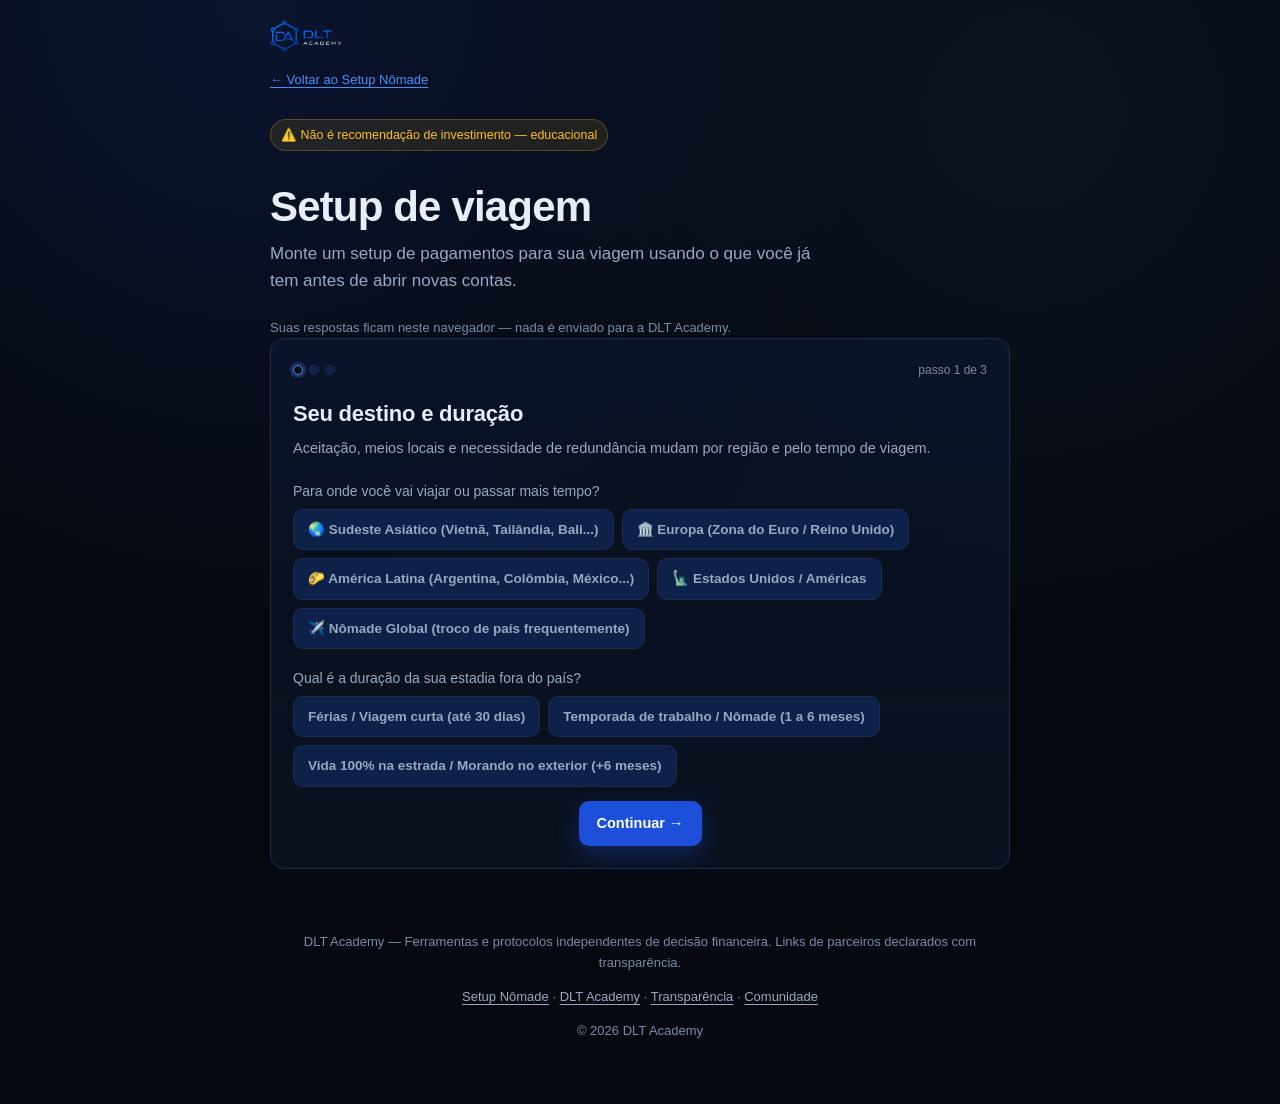
==== commit 22ddcf57: "feat: transforma Setup Nômade em hub de conversão do link na bio - hero com CTA direto para a ferram" ====
--- a/setup-viagem.html
+++ b/setup-viagem.html
@@ -9,30 +9,88 @@
 <meta name="referrer" content="no-referrer">
 <meta http-equiv="Content-Security-Policy" content="default-src 'self'; script-src 'self' https://gc.zgo.at; style-src 'self' https://fonts.googleapis.com; font-src https://fonts.gstatic.com; img-src 'self' data: blob:; connect-src 'self' https://*.goatcounter.com; object-src 'none'; frame-src 'none'; worker-src 'none'; base-uri 'none'; form-action 'self'; upgrade-insecure-requests">
 <link rel="canonical" href="https://setup-nomade.dlt.academy/setup-viagem.html">
+
 <meta property="og:type" content="website">
 <meta property="og:site_name" content="DLT Academy">
-<meta property="og:title" content="Setup de viagem — DLT Academy">
+<meta property="og:title" content="Setup de viagem: organize como pagar e sacar no exterior — DLT">
 <meta property="og:description" content="Monte um setup de viagem com principal, fallback, saque e QR local sem abrir contas novas por padrão.">
 <meta property="og:url" content="https://setup-nomade.dlt.academy/setup-viagem.html">
 <meta property="og:image" content="https://setup-nomade.dlt.academy/og-image.svg">
+<meta property="og:image:type" content="image/svg+xml">
+<meta property="og:image:width" content="1200">
+<meta property="og:image:height" content="630">
+<meta property="og:image:alt" content="Setup de viagem — ferramenta gratuita da DLT Academy">
+<meta property="og:locale" content="pt_BR">
+
+<meta name="twitter:card" content="summary_large_image">
+<meta name="twitter:title" content="Setup de viagem">
+<meta name="twitter:description" content="Monte um setup de viagem com principal, fallback, saque e QR local sem abrir contas novas por padrão.">
+<meta name="twitter:image" content="https://setup-nomade.dlt.academy/og-image.svg">
+<meta name="twitter:image:alt" content="Setup de viagem — ferramenta gratuita da DLT Academy">
+
 <meta name="theme-color" content="#06090F">
 <link rel="icon" type="image/png" href="assets/dlt-mark.png">
 <link rel="stylesheet" href="styles-base.css">
 <link rel="stylesheet" href="styles-tool.css">
 <link rel="stylesheet" href="dlt-patterns.css">
+
+<script type="application/ld+json">
+{
+  "@context": "https://schema.org",
+  "@type": "WebApplication",
+  "name": "Setup de viagem",
+  "description": "Monte um setup de pagamentos para uma viagem usando o que você já tem, com cartão, saque, QR local e funding conforme o seu cenário.",
+  "url": "https://setup-nomade.dlt.academy/setup-viagem.html",
+  "applicationCategory": "FinanceApplication",
+  "operatingSystem": "Web",
+  "inLanguage": "pt-BR",
+  "isAccessibleForFree": true,
+  "image": "https://setup-nomade.dlt.academy/og-image.svg",
+  "offers": { "@type": "Offer", "price": 0, "priceCurrency": "BRL" },
+  "publisher": { "@type": "Organization", "name": "DLT Academy", "url": "https://dlt.academy/" }
+}
+</script>
 </head>
 <body>
-<header class="top"><div class="wrap"><a class="brand" href="https://dlt.academy/" rel="noopener noreferrer"><img src="assets/dlt-logo-light.png" alt="DLT Academy"></a></div></header>
-<main id="top"><div class="wrap">
-<p style="margin:18px 0 0;font-size:13px"><a href="/">← Voltar ao Setup Nômade</a></p>
-<section class="hero">
-<span class="disclaimer-badge">⚠️ Não é recomendação de investimento — educacional</span>
-<h1 id="headline">Setup de viagem</h1>
-<p class="subtitle" id="subheadline">Monte um setup de pagamentos para sua viagem usando o que você já tem antes de abrir novas contas.</p>
-<p class="privacy-line">Suas respostas ficam neste navegador — nada é enviado para a DLT Academy.</p>
-<div id="flow-root"></div>
-<noscript><p>Esta ferramenta precisa de JavaScript. Consulte também <a href="https://dlt.academy/pagamentos-no-exterior/">Como pagar no exterior gastando menos</a>.</p></noscript>
-</section></div></main>
-<footer><div class="wrap"><p>DLT Academy — ferramentas independentes de decisão financeira.</p><p><a href="/">Setup Nômade</a> · <a href="https://dlt.academy/">DLT Academy</a> · <a href="https://dlt.academy/transparencia/">Transparência</a></p><p>© 2026 DLT Academy</p></div></footer>
-<script src="config.js"></script><script src="js/tracking.js"></script><script src="js/canvas-cards.js"></script><script src="js/dlt-interactions.js"></script><script src="js/flow-engine.js"></script><script src="js/flow.js"></script><script src="js/bootstrap.js"></script>
-</body></html>
+
+<header class="top">
+  <div class="wrap">
+    <a class="brand" href="https://dlt.academy/" rel="noopener noreferrer" referrerpolicy="no-referrer"><img src="assets/dlt-logo-light.png" alt="DLT Academy"></a>
+  </div>
+</header>
+
+<main id="top">
+  <div class="wrap">
+    <p class="back-link"><a href="/" rel="noopener">← Voltar ao Setup Nômade</a></p>
+
+    <section class="hero">
+      <span class="disclaimer-badge">⚠️ Não é recomendação de investimento — educacional</span>
+      <h1 id="headline">Setup de viagem</h1>
+      <p class="subtitle" id="subheadline">Monte um setup de pagamentos para sua viagem usando o que você já tem antes de abrir novas contas.</p>
+      <p class="privacy-line">Suas respostas ficam neste navegador — nada é enviado para a DLT Academy.</p>
+
+      <div id="flow-root"></div>
+      <noscript>
+        <p>Esta ferramenta interativa precisa de JavaScript. Acesso direto ao conteúdo equivalente: <a href="https://dlt.academy/pagamentos-no-exterior/" rel="noopener noreferrer" referrerpolicy="no-referrer">Como pagar no exterior gastando menos</a> · <a href="https://dlt.academy/guias/etherfi-cash-viagem/" rel="noopener noreferrer" referrerpolicy="no-referrer">Cartão principal</a> · <a href="https://dlt.academy/guias/bybit-pay-vietqr/" rel="noopener noreferrer" referrerpolicy="no-referrer">QR local</a> · <a href="https://dlt.academy/blog/arq-saques-exterior/" rel="noopener noreferrer" referrerpolicy="no-referrer">Saques com ARQ</a> · <a href="https://dlt.academy/ferramentas/" rel="noopener noreferrer" referrerpolicy="no-referrer">Todas as ferramentas</a>.</p>
+      </noscript>
+    </section>
+  </div>
+</main>
+
+<footer>
+  <div class="wrap">
+    <p>DLT Academy — Ferramentas e protocolos independentes de decisão financeira. Links de parceiros declarados com transparência.</p>
+    <p><a href="/" rel="noopener">Setup Nômade</a> · <a href="https://dlt.academy/" rel="noopener noreferrer" referrerpolicy="no-referrer">DLT Academy</a> · <a href="https://dlt.academy/transparencia/" rel="noopener noreferrer" referrerpolicy="no-referrer">Transparência</a> · <a href="https://dlt.academy/comunidade/" rel="noopener noreferrer" referrerpolicy="no-referrer">Comunidade</a></p>
+    <p>© 2026 DLT Academy</p>
+  </div>
+</footer>
+
+<script src="config.js"></script>
+<script src="js/tracking.js"></script>
+<script src="js/canvas-cards.js"></script>
+<script src="js/dlt-interactions.js"></script>
+<script src="js/flow-engine.js"></script>
+<script src="js/flow.js"></script>
+<script src="js/bootstrap.js"></script>
+</body>
+</html>
--- a/styles-tool.css
+++ b/styles-tool.css
@@ -2,6 +2,11 @@
    Estilos específicos: O Setup do Nômade
    Cards de hierarquia, badges metálicos, botões de ação e links
    ============================================================ */
+
+.back-link {
+  margin: 18px 0 0;
+  font-size: 13px;
+}
 
 .plan-list {
   list-style: none;
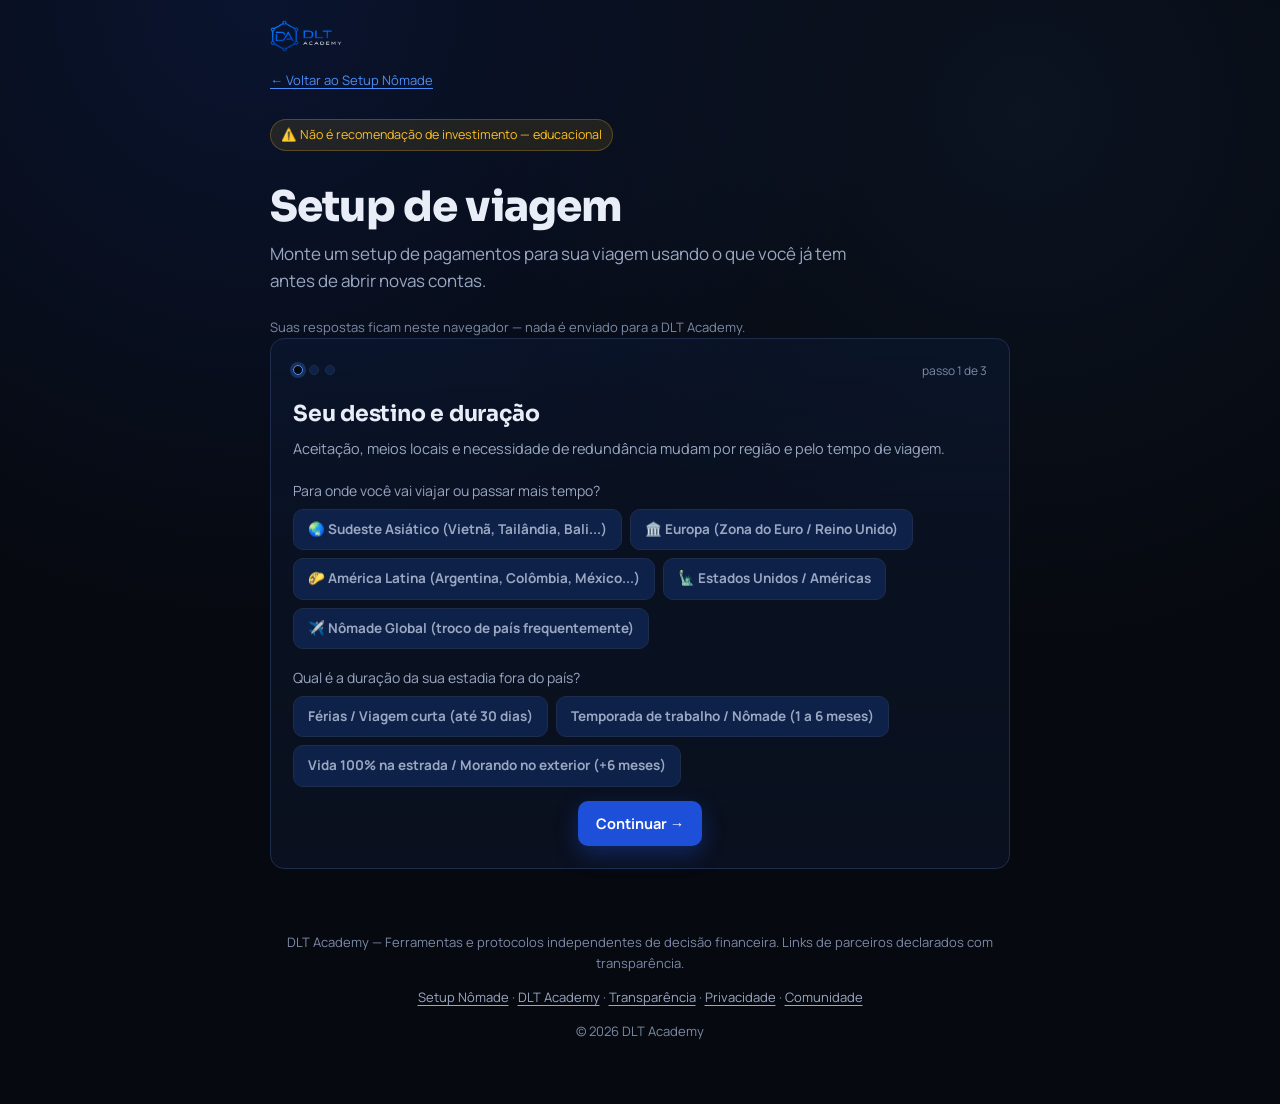
==== commit f4d2e113: "fix: publica só o site, fontes locais, CSP sem terceiros e eventos sem respostas - deploy: o pages.y" ====
--- a/setup-viagem.html
+++ b/setup-viagem.html
@@ -7,7 +7,7 @@
 <meta name="description" content="Monte um setup de pagamentos para uma viagem usando o que você já tem, com cartão, saque, QR local e funding conforme o seu cenário.">
 <meta name="robots" content="index, follow">
 <meta name="referrer" content="no-referrer">
-<meta http-equiv="Content-Security-Policy" content="default-src 'self'; script-src 'self' https://gc.zgo.at; style-src 'self' https://fonts.googleapis.com; font-src https://fonts.gstatic.com; img-src 'self' data: blob:; connect-src 'self' https://*.goatcounter.com; object-src 'none'; frame-src 'none'; worker-src 'none'; base-uri 'none'; form-action 'self'; upgrade-insecure-requests">
+<meta http-equiv="Content-Security-Policy" content="default-src 'self'; script-src 'self'; style-src 'self'; font-src 'self'; img-src 'self' data: blob: https://dltacademy.goatcounter.com; connect-src 'self' https://dltacademy.goatcounter.com; object-src 'none'; frame-src 'none'; worker-src 'none'; base-uri 'none'; form-action 'self'; upgrade-insecure-requests">
 <link rel="canonical" href="https://setup-nomade.dlt.academy/setup-viagem.html">
 
 <meta property="og:type" content="website">
@@ -15,8 +15,8 @@
 <meta property="og:title" content="Setup de viagem: organize como pagar e sacar no exterior — DLT">
 <meta property="og:description" content="Monte um setup de viagem com principal, fallback, saque e QR local sem abrir contas novas por padrão.">
 <meta property="og:url" content="https://setup-nomade.dlt.academy/setup-viagem.html">
-<meta property="og:image" content="https://setup-nomade.dlt.academy/og-image.svg">
-<meta property="og:image:type" content="image/svg+xml">
+<meta property="og:image" content="https://setup-nomade.dlt.academy/og-image.png">
+<meta property="og:image:type" content="image/png">
 <meta property="og:image:width" content="1200">
 <meta property="og:image:height" content="630">
 <meta property="og:image:alt" content="Setup de viagem — ferramenta gratuita da DLT Academy">
@@ -25,7 +25,7 @@
 <meta name="twitter:card" content="summary_large_image">
 <meta name="twitter:title" content="Setup de viagem">
 <meta name="twitter:description" content="Monte um setup de viagem com principal, fallback, saque e QR local sem abrir contas novas por padrão.">
-<meta name="twitter:image" content="https://setup-nomade.dlt.academy/og-image.svg">
+<meta name="twitter:image" content="https://setup-nomade.dlt.academy/og-image.png">
 <meta name="twitter:image:alt" content="Setup de viagem — ferramenta gratuita da DLT Academy">
 
 <meta name="theme-color" content="#06090F">
@@ -45,7 +45,7 @@
   "operatingSystem": "Web",
   "inLanguage": "pt-BR",
   "isAccessibleForFree": true,
-  "image": "https://setup-nomade.dlt.academy/og-image.svg",
+  "image": "https://setup-nomade.dlt.academy/og-image.png",
   "offers": { "@type": "Offer", "price": 0, "priceCurrency": "BRL" },
   "publisher": { "@type": "Organization", "name": "DLT Academy", "url": "https://dlt.academy/" }
 }
@@ -80,7 +80,7 @@
 <footer>
   <div class="wrap">
     <p>DLT Academy — Ferramentas e protocolos independentes de decisão financeira. Links de parceiros declarados com transparência.</p>
-    <p><a href="/" rel="noopener">Setup Nômade</a> · <a href="https://dlt.academy/" rel="noopener noreferrer" referrerpolicy="no-referrer">DLT Academy</a> · <a href="https://dlt.academy/transparencia/" rel="noopener noreferrer" referrerpolicy="no-referrer">Transparência</a> · <a href="https://dlt.academy/comunidade/" rel="noopener noreferrer" referrerpolicy="no-referrer">Comunidade</a></p>
+    <p><a href="/" rel="noopener">Setup Nômade</a> · <a href="https://dlt.academy/" rel="noopener noreferrer" referrerpolicy="no-referrer">DLT Academy</a> · <a href="https://dlt.academy/transparencia/" rel="noopener noreferrer" referrerpolicy="no-referrer">Transparência</a> · <a href="https://dlt.academy/privacidade/" rel="noopener noreferrer" referrerpolicy="no-referrer">Privacidade</a> · <a href="https://dlt.academy/comunidade/" rel="noopener noreferrer" referrerpolicy="no-referrer">Comunidade</a></p>
     <p>© 2026 DLT Academy</p>
   </div>
 </footer>
--- a/styles-base.css
+++ b/styles-base.css
@@ -9,7 +9,40 @@
    Customizações por ferramenta vão em styles-tool.css.
    ============================================================ */
 
-@import url('https://fonts.googleapis.com/css2?family=Sora:wght@400;500;600;700;800&family=Manrope:wght@400;500;600;700&display=swap');
+/* Fontes servidas pelo próprio site (Fontsource variable 5.3.0, OFL 1.1 —
+   assets/fonts/LICENSE.txt). Nenhum pedido sai para servidor de fontes de terceiros. */
+@font-face {
+  font-family: 'Sora';
+  font-style: normal;
+  font-display: swap;
+  font-weight: 100 800;
+  src: url('assets/fonts/sora-latin-ext-wght-normal.woff2') format('woff2-variations'), url('assets/fonts/sora-latin-ext-wght-normal.woff2') format('woff2');
+  unicode-range: U+0100-02BA,U+02BD-02C5,U+02C7-02CC,U+02CE-02D7,U+02DD-02FF,U+0304,U+0308,U+0329,U+1D00-1DBF,U+1E00-1E9F,U+1EF2-1EFF,U+2020,U+20A0-20AB,U+20AD-20C0,U+2113,U+2C60-2C7F,U+A720-A7FF;
+}
+@font-face {
+  font-family: 'Sora';
+  font-style: normal;
+  font-display: swap;
+  font-weight: 100 800;
+  src: url('assets/fonts/sora-latin-wght-normal.woff2') format('woff2-variations'), url('assets/fonts/sora-latin-wght-normal.woff2') format('woff2');
+  unicode-range: U+0000-00FF,U+0131,U+0152-0153,U+02BB-02BC,U+02C6,U+02DA,U+02DC,U+0304,U+0308,U+0329,U+2000-206F,U+20AC,U+2122,U+2191,U+2193,U+2212,U+2215,U+FEFF,U+FFFD;
+}
+@font-face {
+  font-family: 'Manrope';
+  font-style: normal;
+  font-display: swap;
+  font-weight: 200 800;
+  src: url('assets/fonts/manrope-latin-ext-wght-normal.woff2') format('woff2-variations'), url('assets/fonts/manrope-latin-ext-wght-normal.woff2') format('woff2');
+  unicode-range: U+0100-02BA,U+02BD-02C5,U+02C7-02CC,U+02CE-02D7,U+02DD-02FF,U+0304,U+0308,U+0329,U+1D00-1DBF,U+1E00-1E9F,U+1EF2-1EFF,U+2020,U+20A0-20AB,U+20AD-20C0,U+2113,U+2C60-2C7F,U+A720-A7FF;
+}
+@font-face {
+  font-family: 'Manrope';
+  font-style: normal;
+  font-display: swap;
+  font-weight: 200 800;
+  src: url('assets/fonts/manrope-latin-wght-normal.woff2') format('woff2-variations'), url('assets/fonts/manrope-latin-wght-normal.woff2') format('woff2');
+  unicode-range: U+0000-00FF,U+0131,U+0152-0153,U+02BB-02BC,U+02C6,U+02DA,U+02DC,U+0304,U+0308,U+0329,U+2000-206F,U+20AC,U+2122,U+2191,U+2193,U+2212,U+2215,U+FEFF,U+FFFD;
+}
 
 :root {
   --bg: #06090F;            /* Navy Base */
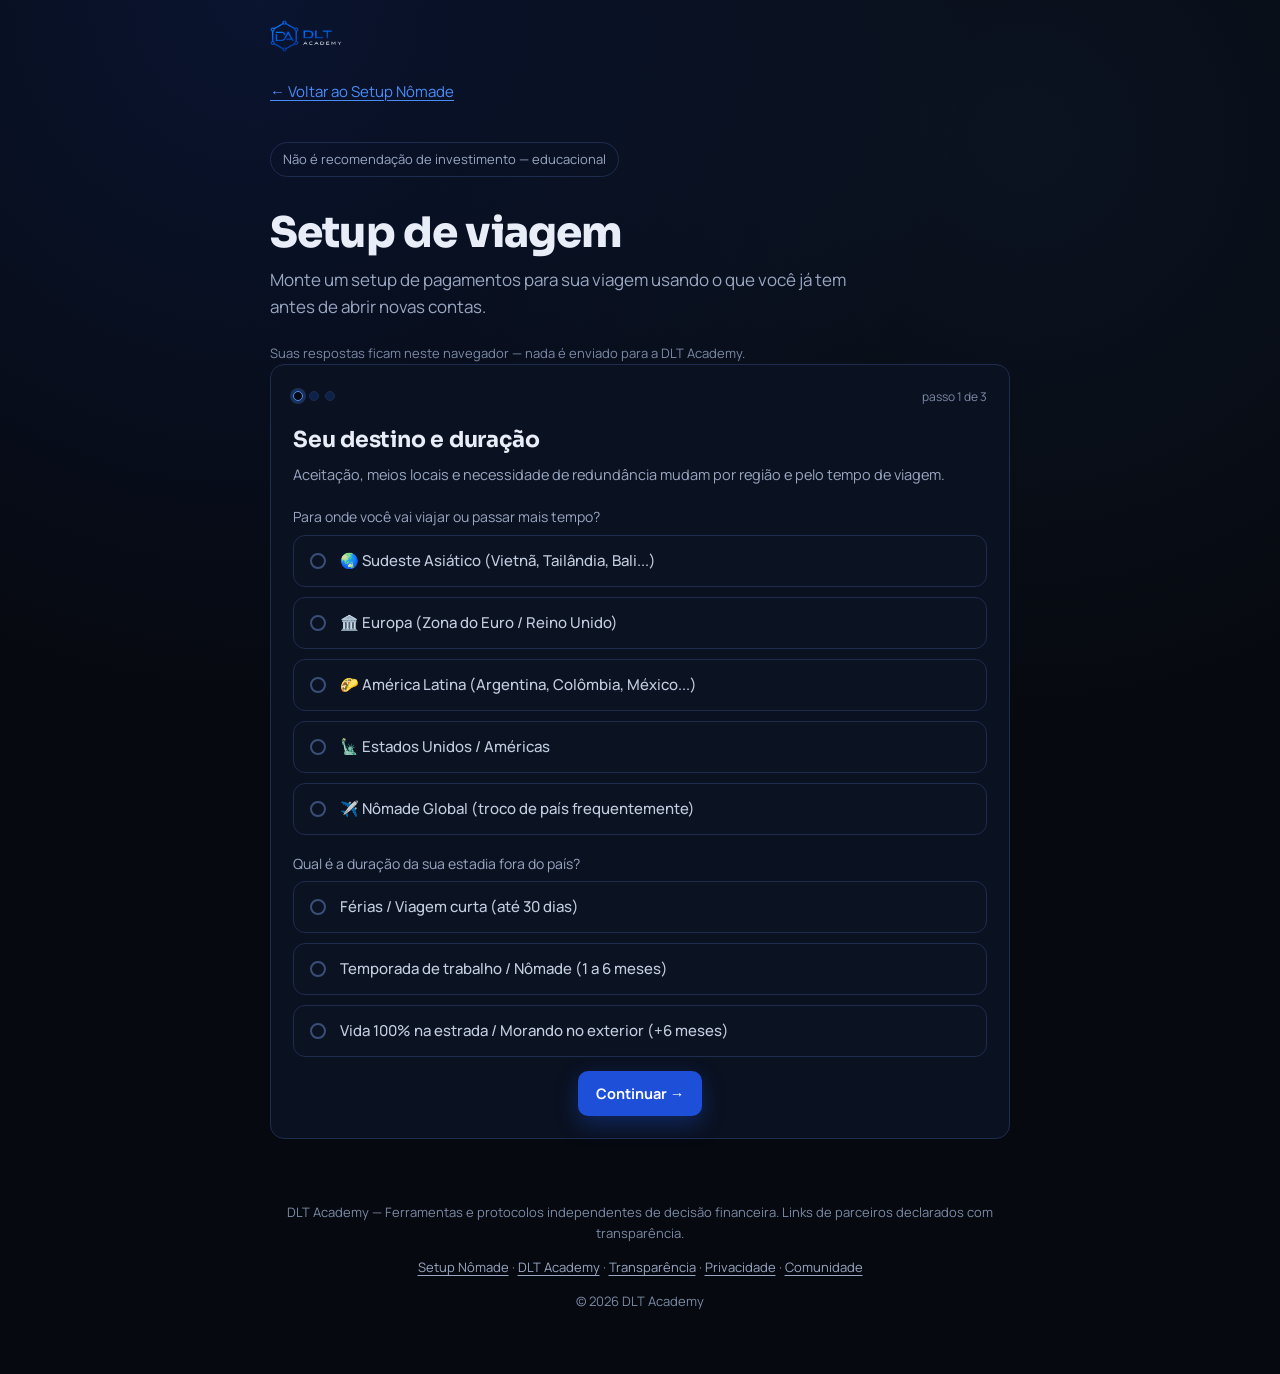
==== commit 1399635d: "design: padrões visuais novos no hub e no setup de viagem (escolha em linha, sem caixa dentro de cai" ====
--- a/setup-viagem.html
+++ b/setup-viagem.html
@@ -64,7 +64,7 @@
     <p class="back-link"><a href="/" rel="noopener">← Voltar ao Setup Nômade</a></p>
 
     <section class="hero">
-      <span class="disclaimer-badge">⚠️ Não é recomendação de investimento — educacional</span>
+      <span class="disclaimer-badge">Não é recomendação de investimento — educacional</span>
       <h1 id="headline">Setup de viagem</h1>
       <p class="subtitle" id="subheadline">Monte um setup de pagamentos para sua viagem usando o que você já tem antes de abrir novas contas.</p>
       <p class="privacy-line">Suas respostas ficam neste navegador — nada é enviado para a DLT Academy.</p>
--- a/styles-base.css
+++ b/styles-base.css
@@ -139,17 +139,17 @@
   display: inline-flex;
   align-items: center;
   gap: 6px;
-  background: rgba(251, 191, 36, 0.1);
-  border: 1px solid rgba(251, 191, 36, 0.25);
-  color: var(--amber);
-  font-size: 12.5px;
-  padding: 5px 10px;
+  background: transparent;
+  border: 1px solid var(--border);
+  color: var(--text-dim);
+  font-size: 13px;
+  padding: 6px 12px;
   border-radius: 999px;
   margin-bottom: 18px;
 }
 
 .card {
-  background: linear-gradient(180deg, rgba(14, 33, 72, 0.30), rgba(10, 17, 32, 0.9));
+  background: var(--bg-elev);
   border: 1px solid var(--border);
   border-radius: var(--radius);
   padding: 22px;
@@ -163,6 +163,7 @@
   letter-spacing: -0.01em;
   margin: 0 0 6px;
 }
+/* Numeral da seção: neutro. Azul é ação e navegação, não decoração. */
 h2 .num {
   display: inline-flex;
   align-items: center;
@@ -170,8 +171,9 @@
   width: 26px;
   height: 26px;
   border-radius: 8px;
-  background: var(--accent-2);
-  color: white;
+  background: transparent;
+  border: 2px solid #3A4E78;
+  color: var(--text);
   font-size: 14px;
   margin-right: 8px;
 }
@@ -209,22 +211,21 @@
   border: 3px solid var(--bg);
 }
 
-/* Banner de resultado (survive/ruin, sucesso/alerta genérico) */
+/* Banner de resultado, sem caixa própria: o cartão é a única superfície.
+   O estado vem como grau da escala de 4 (bloco 34 do dlt-patterns.css):
+   data-grade="1" (verde) a "4" (vermelho). A cor vai no número, não em fundo. */
 .result-banner {
   display: flex;
   align-items: center;
   gap: 16px;
-  padding: 18px;
-  border-radius: 12px;
-  margin: 18px 0;
-  border: 1px solid var(--border);
-}
-.result-banner.survive, .result-banner.good { background: rgba(110, 231, 168, 0.08); border-color: rgba(110, 231, 168, 0.3); }
-.result-banner.ruin, .result-banner.bad { background: rgba(248, 113, 113, 0.08); border-color: rgba(248, 113, 113, 0.3); }
-.result-banner .big-stat { font-family: var(--font-head); font-size: 34px; font-weight: 800; line-height: 1; }
-.result-banner.survive .big-stat, .result-banner.good .big-stat { color: var(--green); }
-.result-banner.ruin .big-stat, .result-banner.bad .big-stat { color: var(--red); }
-.result-banner .stat-label { color: var(--text-dim); font-size: 13.5px; margin-top: 2px; }
+  padding: 16px 0;
+  margin: 18px 0 6px;
+  border-top: 1px solid var(--border);
+  border-bottom: 1px solid var(--border);
+}
+.result-banner .big-stat { font-family: var(--font-head); font-size: 34px; font-weight: 800; line-height: 1; font-variant-numeric: tabular-nums; }
+.result-banner[data-grade] .big-stat { color: var(--grade-fg); }
+.result-banner .stat-label { color: var(--text-dim); font-size: 15px; margin-top: 4px; }
 
 canvas.chart-canvas {
   width: 100%;
@@ -234,10 +235,12 @@
   background: var(--bg-elev-2);
 }
 
-.stat-row { display: grid; grid-template-columns: repeat(3, 1fr); gap: 10px; margin-top: 14px; }
-.stat-box { background: var(--bg-elev-2); border-radius: 10px; padding: 12px; text-align: center; }
-.stat-box .val { font-family: var(--font-head); font-size: 18px; font-weight: 700; }
-.stat-box .label { font-size: 11.5px; color: var(--text-faint); margin-top: 2px; }
+/* Estatísticas em colunas, sem caixa: rótulo em cima, número embaixo, separador fino. */
+.stat-row { display: grid; grid-template-columns: repeat(3, 1fr); margin-top: 14px; }
+.stat-box { display: flex; flex-direction: column; gap: 4px; padding: 4px 14px; border-left: 1px solid var(--border); min-width: 0; }
+.stat-box:first-child { border-left: 0; padding-left: 0; }
+.stat-box .label { font-size: 13px; color: var(--text-dim); }
+.stat-box .val { font-family: var(--font-head); font-size: 18px; font-weight: 700; font-variant-numeric: tabular-nums; overflow-wrap: anywhere; }
 
 /* Upload de arquivo */
 .upload-zone {
@@ -297,21 +300,19 @@
 /* Lista de achados/diagnóstico */
 .finding {
   border-left: 3px solid var(--amber);
-  background: var(--bg-elev-2);
-  padding: 14px 16px;
-  border-radius: 0 10px 10px 0;
-  margin-bottom: 10px;
+  padding: 4px 0 4px 16px;
+  margin-bottom: 14px;
 }
 .finding.sev-3 { border-color: var(--red); }
 .finding.sev-1 { border-color: var(--text-faint); }
 .finding-title { font-weight: 700; margin-bottom: 4px; font-size: 15px; }
-.finding-text { color: var(--text-dim); font-size: 14px; }
+.finding-text { color: var(--text-dim); font-size: 15px; }
 
 /* Bloco de conversão (CTA principal, aparece condicionalmente) */
 .convert-block {
   display: none;
-  background: linear-gradient(135deg, rgba(30,79,216,0.16), rgba(74,141,248,0.06));
-  border: 1px solid var(--accent-2);
+  background: #0E1A33;
+  border: 1px solid #2A4A8F;
 }
 .convert-block.visible { display: block; }
 .convert-headline { font-family: var(--font-head); font-size: 19px; font-weight: 700; margin-bottom: 6px; }
@@ -339,31 +340,31 @@
 .alternative-grid {
   display: grid;
   grid-template-columns: repeat(2, minmax(0, 1fr));
-  gap: 10px;
-  margin-top: 12px;
+  gap: 0 24px;
+  margin-top: 4px;
 }
 .alternative-card {
-  background: var(--bg-elev-2);
-  border: 1px solid var(--border);
-  border-radius: 10px;
-  padding: 13px;
-}
-.alternative-title { font-weight: 700; font-size: 14px; margin-bottom: 5px; }
-.alternative-card p { color: var(--text-dim); font-size: 12.5px; margin: 0 0 8px; }
+  border-top: 1px solid var(--border);
+  padding: 13px 0 0;
+}
+.alternative-title { font-weight: 700; font-size: 15px; margin-bottom: 5px; }
+.alternative-card p { color: var(--text-dim); font-size: 15px; margin: 0 0 8px; }
 .alternative-link {
-  color: var(--accent);
-  font-size: 12.5px;
+  color: var(--sky-light, #8FBBFF);
+  display: inline-flex;
+  align-items: center;
+  min-height: 44px;
+  font-size: 15px;
   font-weight: 700;
   text-decoration: none;
 }
 .affiliate-disclosure {
-  background: rgba(255,255,255,0.035);
-  border-radius: 9px;
+  border-top: 1px solid var(--border);
   color: var(--text-faint);
-  font-size: 11.5px;
+  font-size: 13px;
   line-height: 1.55;
   margin: 20px 0 0;
-  padding: 11px 13px;
+  padding: 12px 0 0;
 }
 
 footer { text-align: center; padding: 30px 0 50px; color: var(--text-faint); font-size: 13px; }
@@ -395,8 +396,8 @@
   color: var(--text-dim);
   margin-bottom: 10px;
 }
-.tag.s1 { color: var(--green); border-color: rgba(110, 231, 168, 0.3); background: rgba(110, 231, 168, 0.08); }
-.tag.s2 { color: var(--accent); border-color: rgba(74, 141, 248, 0.35); background: rgba(74, 141, 248, 0.08); }
+/* Sobretítulo (#8FBBFF), sem caixa: verde e azul cheios são cores de resultado e de ação. */
+.tag.s1, .tag.s2 { color: var(--sky-light, #8FBBFF); border-color: transparent; background: transparent; padding-left: 0; padding-right: 0; }
 
 /* Grade de miniaturas (útil pra ferramentas que geram múltiplos criativos) */
 .thumb-grid { display: grid; grid-template-columns: repeat(auto-fill, minmax(140px, 1fr)); gap: 12px; margin-top: 14px; }
@@ -411,22 +412,21 @@
 .flow-progress .dot.current { background: var(--bg); border-color: var(--accent); box-shadow: 0 0 0 3px rgba(74,141,248,.25); }
 .flow-progress .step-count { margin-left: auto; font-size: 12px; color: var(--text-faint); }
 
-.radio-group { display: flex; flex-wrap: wrap; gap: 8px; }
-.radio-group button { background: var(--bg-elev-2); border: 1px solid var(--border); color: var(--text-dim); font-size: 13.5px; padding: 9px 14px; }
-.radio-group button.selected { border-color: var(--accent); color: var(--text); background: rgba(30,79,216,.18); }
-
-.plan-list { list-style: none; counter-reset: plano; padding: 0; margin: 20px 0 0; display: grid; gap: 10px; }
+
+.plan-list { list-style: none; counter-reset: plano; padding: 0; margin: 20px 0 0; display: grid; gap: 0; }
 .plan-step { counter-increment: plano; }
-.plan-check { display: flex; gap: 12px; align-items: flex-start; background: var(--bg-elev-2); border: 1px solid var(--border); border-radius: 10px; padding: 13px 14px; cursor: pointer; }
+.plan-check { display: flex; gap: 12px; align-items: flex-start; border-top: 1px solid var(--border); padding: 14px 0; cursor: pointer; }
 .plan-check input[type="checkbox"] { width: 18px; height: 18px; margin-top: 2px; accent-color: var(--green); flex-shrink: 0; }
-.plan-body::before { content: "Passo " counter(plano); display: block; font-size: 10.5px; font-weight: 700; letter-spacing: .05em; text-transform: uppercase; color: var(--accent); margin-bottom: 2px; }
+.plan-body::before { content: "Passo " counter(plano); display: block; font-size: 12px; font-weight: 700; letter-spacing: .05em; text-transform: uppercase; color: var(--sky-light, #8FBBFF); margin-bottom: 2px; }
 .plan-title { font-weight: 700; font-size: 15px; }
-.plan-text { color: var(--text-dim); font-size: 13.5px; margin-top: 3px; }
+.plan-text { color: var(--text-dim); font-size: 15px; margin-top: 3px; }
 .plan-step.done .plan-check { opacity: .55; }
 .plan-step.done .plan-title { text-decoration: line-through; }
 
 @media (max-width: 480px) {
-  .stat-row { grid-template-columns: 1fr 1fr; }
+  .stat-row { grid-template-columns: 1fr; }
+  .stat-box { border-left: 0; border-top: 1px solid var(--border); padding: 12px 0; }
+  .stat-box:first-child { border-top: 0; padding-top: 4px; }
   .calc-grid { grid-template-columns: 1fr; }
   .mapping-row { grid-template-columns: 1fr; }
   .alternative-grid { grid-template-columns: 1fr; }
@@ -458,12 +458,10 @@
 input[type="range"]:hover::-moz-range-thumb { transform: scale(1.12); box-shadow: 0 0 0 7px rgba(74,141,248,.15); }
 input[type="range"]:active::-moz-range-thumb { transform: scale(1.22); box-shadow: 0 0 0 10px rgba(74,141,248,.22); }
 
-/* Opções de fluxo (radio-group) — hover diz "sou clicável" */
-.radio-group button:hover { border-color: var(--accent); color: var(--text); }
 
 /* Checklist do plano — linha inteira responde */
 .plan-check { transition: border-color .15s, background .15s; }
-.plan-check:hover { border-color: var(--accent); }
+.plan-check:hover .plan-title { color: var(--sky-light, #8FBBFF); }
 
 /* Campos e selects — foco com borda da marca */
 select:hover, .calc-field input:hover { border-color: var(--accent); }
--- a/styles-tool.css
+++ b/styles-tool.css
@@ -5,8 +5,9 @@
 
 .back-link {
   margin: 18px 0 0;
-  font-size: 13px;
+  font-size: 15px;
 }
+.back-link a { display: inline-flex; align-items: center; min-height: 44px; }
 
 .plan-list {
   list-style: none;
@@ -14,22 +15,14 @@
   margin: 20px 0 0;
   display: flex;
   flex-direction: column;
-  gap: 16px;
+  gap: 0;
 }
 
+/* Passos do plano sem caixa própria: o cartão do resultado é a única superfície. */
 .plan-step {
-  background: rgba(14, 24, 46, 0.7);
-  border: 1px solid rgba(74, 141, 248, 0.2);
-  border-radius: 14px;
-  padding: 20px;
-  transition: all .2s ease;
+  border-top: 1px solid var(--border);
+  padding: 20px 0;
   position: relative;
-  overflow: hidden;
-}
-
-.plan-step:hover {
-  border-color: rgba(74, 141, 248, 0.45);
-  box-shadow: 0 10px 30px rgba(0, 0, 0, 0.35);
 }
 
 .plan-check {
@@ -38,13 +31,15 @@
   gap: 14px;
   cursor: pointer;
   width: 100%;
+  border-top: 0;
+  padding: 0;
 }
 
 .plan-check input[type="checkbox"] {
   margin-top: 5px;
   width: 18px;
   height: 18px;
-  accent-color: var(--accent);
+  accent-color: var(--green);
   cursor: pointer;
   flex-shrink: 0;
 }
@@ -61,9 +56,11 @@
   text-decoration: line-through;
 }
 
+/* Camada do plano: rótulo de hierarquia, neutro. Verde, azul e âmbar são cores de resultado e de
+   ação, não de enfeite; a ordem das camadas já está dita no texto do rótulo. */
 .tier-badge {
   font-family: var(--font-head);
-  font-size: 11px;
+  font-size: 12px;
   font-weight: 800;
   letter-spacing: 0.06em;
   text-transform: uppercase;
@@ -71,25 +68,12 @@
   border-radius: 6px;
   display: inline-block;
   margin-bottom: 8px;
+  background: transparent;
+  border: 1px solid var(--border);
+  color: var(--text-dim);
 }
 
-.tier-badge.badge-gold {
-  background: rgba(110, 231, 168, 0.15);
-  color: var(--green);
-  border: 1px solid rgba(110, 231, 168, 0.3);
-}
-
-.tier-badge.badge-silver {
-  background: rgba(74, 141, 248, 0.15);
-  color: var(--accent);
-  border: 1px solid rgba(74, 141, 248, 0.3);
-}
-
-.tier-badge.badge-bronze {
-  background: rgba(251, 191, 36, 0.15);
-  color: var(--amber);
-  border: 1px solid rgba(251, 191, 36, 0.3);
-}
+.tier-badge.badge-gold { color: var(--text); border-color: #3A4E78; }
 
 .plan-title {
   font-family: var(--font-head);
@@ -101,7 +85,7 @@
 }
 
 .tier-gain {
-  font-size: 13.5px;
+  font-size: 15px;
   font-weight: 700;
   color: var(--green);
   margin: 4px 0 10px;
@@ -111,21 +95,19 @@
 }
 
 .plan-text {
-  font-size: 14px;
+  font-size: 15px;
   color: var(--text-dim);
   line-height: 1.55;
   margin: 0 0 10px;
 }
 
 .browser-alert-note {
-  font-size: 12.5px;
-  color: var(--amber);
-  background: rgba(251, 191, 36, 0.08);
-  border: 1px solid rgba(251, 191, 36, 0.25);
-  padding: 10px 14px;
-  border-radius: 8px;
+  font-size: 15px;
+  color: var(--text-dim);
+  border-left: 3px solid var(--amber);
+  padding: 2px 0 2px 12px;
   margin: 12px 0;
-  line-height: 1.45;
+  line-height: 1.5;
 }
 
 .plan-actions {
@@ -138,7 +120,8 @@
 
 .btn-sm {
   padding: 8px 18px;
-  font-size: 13px;
+  min-height: 44px;
+  font-size: 14.5px;
   font-weight: 700;
   border-radius: 8px;
   text-decoration: none;
@@ -147,25 +130,20 @@
   justify-content: center;
 }
 
+/* Link de navegação: azul de ação, sem caixa. */
 .article-link {
-  font-size: 13px;
-  font-weight: 600;
-  color: var(--accent);
+  font-size: 15px;
+  font-weight: 700;
+  color: var(--sky-light);
   text-decoration: none;
-  padding: 7px 14px;
-  border-radius: 8px;
-  background: rgba(74, 141, 248, 0.08);
-  border: 1px solid rgba(74, 141, 248, 0.2);
-  transition: all .15s ease;
+  min-height: 44px;
   display: inline-flex;
   align-items: center;
   gap: 6px;
 }
 
 .article-link:hover {
-  background: rgba(74, 141, 248, 0.18);
-  border-color: var(--accent);
-  color: #FFFFFF;
+  color: #C7D9FF;
 }
 
 @media (max-width: 600px) {
--- a/dlt-patterns.css
+++ b/dlt-patterns.css
@@ -55,14 +55,16 @@
   color: var(--sky-light); margin: 0 0 16px;
 }
 .key-points ul { list-style: none; padding: 0; margin: 0; display: grid; gap: 13px; }
+/* Bloco com o ✓ posicionado: negrito, texto e links correm na mesma linha.
+   Com display:flex cada pedaço virava uma coluna e o texto saía da caixa. */
 .key-points li {
-  display: flex; gap: 12px; align-items: flex-start;
+  position: relative; padding-left: 32px;
   font-size: 15.5px; line-height: 1.55; color: var(--text);
 }
 .key-points li::before {
-  content: "✓"; flex-shrink: 0;
+  content: "✓"; position: absolute; left: 0; top: 2px;
   display: inline-flex; align-items: center; justify-content: center;
-  width: 20px; height: 20px; margin-top: 2px; border-radius: 6px;
+  width: 20px; height: 20px; border-radius: 6px;
   background: rgba(110,231,168,.12); border: 1px solid rgba(110,231,168,.3);
   color: var(--green); font-size: 11px; font-weight: 700;
 }
@@ -81,7 +83,7 @@
 .piece-toc ol { list-style: none; padding: 0; margin: 0; display: grid; gap: 10px; counter-reset: toc; }
 .piece-toc li { counter-increment: toc; display: flex; gap: 12px; align-items: baseline; }
 .piece-toc li::before {
-  content: "0" counter(toc);
+  content: counter(toc, decimal-leading-zero);
   font-family: ui-monospace, SFMono-Regular, Menlo, monospace;
   font-size: 12px; color: var(--accent); flex-shrink: 0;
 }
@@ -117,8 +119,8 @@
   letter-spacing: .1em; text-transform: uppercase; margin: 0 0 6px;
 }
 .note > p:last-child { margin: 0; font-size: 15px; line-height: 1.6; color: var(--text); }
-.note.is-info { background: rgba(30,79,216,.10); border-color: rgba(74,141,248,.32); }
-.note.is-info > p:first-child { color: var(--sky-light); }
+/* is-info = tom neutro (o mesmo da .note base): azul é ação, não decoração de nota. */
+.note.is-info { background: var(--bg-elev); border-color: var(--border); }
 .note.is-warn { background: rgba(251,191,36,.08); border-color: rgba(251,191,36,.28); }
 .note.is-warn > p:first-child { color: var(--amber); }
 .note.is-risk { background: rgba(248,113,113,.08); border-color: rgba(248,113,113,.28); }
@@ -130,7 +132,7 @@
   border-radius: 14px; overflow: hidden; margin: 0 0 26px;
 }
 .compare .compare-scroll { overflow-x: auto; }
-.compare table { border-collapse: collapse; width: 100%; min-width: 480px; font-size: 14px; }
+.compare table { border-collapse: collapse; width: 100%; min-width: 480px; font-size: 15px; }
 .compare th {
   text-align: left; padding: 14px 16px; background: var(--bg-elev-2);
   font-family: var(--font-head); font-size: 12.5px; font-weight: 700;
@@ -239,7 +241,7 @@
 .faq summary::-webkit-details-marker { display: none; }
 .faq summary::after { content: "+"; color: var(--accent); }
 .faq details[open] summary::after { content: "–"; }
-.faq p { color: var(--text-dim); font-size: 14.5px; line-height: 1.65; margin: 12px 0 0; }
+.faq p { color: var(--text-dim); font-size: 15px; line-height: 1.65; margin: 12px 0 0; }
 
 /* ---------- 11 · Fontes e transparência ------------------- */
 .sources {
@@ -305,53 +307,11 @@
 .next-community strong { font-family: var(--font-head); font-size: 15px; display: block; margin-bottom: 4px; }
 .next-community p { color: var(--text-dim); font-size: 14px; margin: 0; }
 
-/* ---------- 13 · Card de catálogo ------------------------- */
-/* família única: ferramenta / guia / artigo / protocolo.
-   Ícone é monograma tipográfico (2 letras), não emoji. */
-.entry-card {
-  position: relative; overflow: hidden; text-decoration: none; color: var(--text);
-  display: flex; flex-direction: column; gap: 10px;
-  background: linear-gradient(180deg, #0C1428 0%, #090F1E 100%);
-  border: 1px solid rgba(255,255,255,0.08); border-radius: 18px; padding: 24px;
-  transition: border-color .2s, transform .2s, box-shadow .2s;
-}
-.entry-card:hover {
-  border-color: rgba(74,141,248,.55); transform: translateY(-4px);
-  box-shadow: 0 18px 40px rgba(0,0,0,.38); color: var(--text);
-}
-.entry-card .entry-top { display: flex; align-items: center; justify-content: space-between; }
-.entry-card .entry-mark {
-  width: 44px; height: 44px; border-radius: 13px;
-  background: rgba(30,79,216,.14); border: 1px solid rgba(74,141,248,.3);
-  display: inline-flex; align-items: center; justify-content: center;
-  font-family: var(--font-head); font-weight: 800; font-size: 15px; color: var(--sky-light);
-}
-.entry-card .entry-type {
-  font-size: 10.5px; font-weight: 700; letter-spacing: .06em; text-transform: uppercase;
-  border-radius: 999px; padding: 4px 10px;
-  color: var(--text-dim); background: rgba(255,255,255,0.04); border: 1px solid rgba(255,255,255,0.12);
-}
-.entry-card[data-type="tool"] .entry-type,
-.entry-card[data-type="protocolo"] .entry-type {
-  color: var(--green); background: rgba(46,204,113,0.12); border-color: rgba(110,231,168,.3);
-}
-.entry-card[data-type="guide"] .entry-type {
-  color: var(--accent); background: rgba(74,141,248,0.08); border-color: rgba(74,141,248,0.35);
-}
-.entry-card h3 { font-family: var(--font-head); font-size: 21px; font-weight: 700; margin: 6px 0 0; letter-spacing: -0.01em; }
-.entry-card p { color: var(--text-dim); font-size: 14.5px; line-height: 1.55; margin: 0; }
-.entry-card .entry-effort {
-  color: var(--text-faint); font-size: 12.5px; line-height: 1.4;
-}
-.entry-card .entry-cta {
-  margin-top: auto; padding-top: 12px;
-  font-family: var(--font-head); font-weight: 700; font-size: 13.5px; color: var(--accent);
-  display: inline-flex; align-items: center; gap: 6px;
-}
-.entry-card .entry-cta .arrow { transition: transform .2s; }
-.entry-card:hover .entry-cta .arrow { transform: translateX(4px); }
-.entry-grid {
-  display: grid; grid-template-columns: repeat(auto-fill, minmax(272px, 1fr));
+/* ---------- 13 · Grade do próximo passo ------------------ */
+/* Os cartões são os do acervo (.catalog-card, bloco 39): a mesma família da home, dos
+   índices e do fim de cada peça. Aqui fica só a grade; carrega em toda página de conteúdo. */
+.next-step-grid {
+  display: grid; grid-template-columns: repeat(auto-fill, minmax(min(100%, 290px), 1fr));
   gap: 16px; margin-top: 12px;
 }
 
@@ -417,17 +377,24 @@
 .calc .calc-controls { display: grid; gap: 18px; margin-bottom: 22px; }
 .calc .calc-row { display: grid; grid-template-columns: 90px minmax(0, 1fr) 120px; gap: 14px; align-items: center; }
 .calc .calc-name { min-width: 0; overflow-wrap: anywhere; font-size: 14px; color: var(--text-dim); }
-.calc .calc-track { height: 10px; border-radius: 999px; background: var(--bg-elev-2); overflow: hidden; }
-.calc .calc-track > span {
-  display: block; height: 100%; width: 0; border-radius: 999px;
-  background: rgba(74,141,248,.55); transition: width .35s cubic-bezier(.22,1,.36,1);
-}
-.calc .calc-track > span.is-best { background: var(--green); }
-@media (prefers-reduced-motion: reduce) { .calc .calc-track > span { transition: none; } }
+/* Barras de custo: uma escala só para todas as linhas, com a linha do zero (.range-zero,
+   bloco 35). O preenchimento sai do zero para a direita (custo) ou para a esquerda
+   (cashback maior que o custo). A cor segue o resultado: data-grade 1 = mais barato,
+   4 = mais caro; sem data-grade, cinza neutro. A posição vem do JS da peça (CSSOM). */
+.calc .calc-track.range { min-width: 0; }
+/* Legenda da linha do zero, logo abaixo de um grupo de barras. */
+.range-caption { color: var(--text-faint); font-size: 12.5px; line-height: 1.5; margin: 0 0 18px; }
+.calc .calc-rows + .range-caption { margin-top: -6px; }
+.compare .range-caption { margin: 0; padding: 12px 16px 0; background: #080D18; border-top: 1px solid var(--border); }
+.compare .range-caption + .compare-foot { border-top: 0; padding-top: 4px; }
+.calc .calc-track .range-zero { left: 0; width: 2px; margin-left: -1px; background: var(--text-dim); }
+.calc .calc-track .range-fill { background: var(--grade-dot, var(--text-faint)); transition: left .35s cubic-bezier(.22,1,.36,1), width .35s cubic-bezier(.22,1,.36,1); }
+@media (prefers-reduced-motion: reduce) { .calc .calc-track .range-fill { transition: none; } }
 .calc .calc-out { font-family: var(--font-head); font-size: 16px; font-weight: 700; text-align: right; color: var(--text-dim); }
 .calc .calc-out { min-width: 0; display: grid; gap: 2px; }
-.calc .calc-out [data-calc-detail] { color: var(--text-faint); font-family: var(--font-body); font-size: 10px; font-weight: 500; line-height: 1.25; }
+.calc .calc-out [data-calc-detail] { color: var(--text-faint); font-family: var(--font-body); font-size: 12px; font-weight: 500; line-height: 1.35; }
 .calc .calc-row.is-best .calc-out, .calc .calc-row.is-best .calc-name { color: var(--green); }
+.calc .calc-row[data-grade="4"] .calc-out { color: var(--grade-fg); }
 .calc .calc-verdict {
   border-top: 1px solid var(--border); padding-top: 16px; margin: 0;
   font-family: var(--font-head); font-size: 16px; font-weight: 600; color: var(--text);
@@ -437,13 +404,13 @@
 /* ---------- 18 · Chips de situação (portal) -------------- */
 .situation-chips { display: flex; flex-wrap: wrap; gap: 8px; }
 .situation-chips button {
-  background: rgba(255,255,255,0.04); border: 1px solid var(--border);
-  color: var(--text-dim); font-family: var(--font-body); font-weight: 600;
-  font-size: 14px; padding: 10px 16px; border-radius: 999px; cursor: pointer;
-}
-.situation-chips button:hover { border-color: var(--accent); color: var(--text); }
+  background: transparent; border: 1px solid var(--border);
+  color: #A9B5CC; font-family: var(--font-body); font-weight: 600;
+  font-size: 14px; padding: 8px 16px; min-height: 44px; border-radius: 999px; cursor: pointer;
+}
+.situation-chips button:hover { border-color: #35508A; color: var(--text); }
 .situation-chips button[aria-pressed="true"] {
-  background: rgba(30,79,216,.18); border-color: rgba(74,141,248,.55); color: var(--text);
+  background: rgba(74,141,248,.12); border-color: var(--accent); color: var(--text);
 }
 
 /* ---------- 19 · Guia: etapa com checklist ---------------
@@ -459,7 +426,7 @@
 .guide-step .guide-step-top { display: flex; align-items: center; justify-content: space-between; gap: 16px; margin-bottom: 12px; }
 .guide-step .guide-step-num {
   width: 38px; height: 38px; border-radius: 12px;
-  background: rgba(30,79,216,.18); border: 1px solid rgba(74,141,248,.4); color: var(--sky-light);
+  background: transparent; border: 2px solid #3A4E78; color: var(--text);
   font-family: var(--font-head); font-weight: 800; font-size: 14px;
   display: inline-flex; align-items: center; justify-content: center;
 }
@@ -701,7 +668,7 @@
 }
 .answer-record .answer-q {
   font-family: var(--font-head); font-size: 12.5px; line-height: 1.45; font-weight: 700;
-  letter-spacing: .025em; text-transform: uppercase; color: var(--accent); margin: 0;
+  letter-spacing: .025em; text-transform: uppercase; color: var(--sky-light); margin: 0;
 }
 .answer-record .answer-a {
   font-size: 15.5px; line-height: 1.58; color: var(--text); margin: 0;
@@ -758,3 +725,227 @@
   .verdict .verdict-line { font-size: 19px; }
   .next-community a.btn { width: 100%; justify-content: center; }
 }
+
+/* ============================================================
+   PADRÕES DA NOVA HOME (proposta "Painel de decisão", nov/2026)
+   Cada bloco vale para a home, as páginas de vendas e as
+   ferramentas. Só classes novas: nada acima muda de aparência.
+   Regra de cor: azul é ação e navegação; verde, âmbar, laranja
+   e vermelho são só resultado.
+   ============================================================ */
+
+/* ---------- 32 · Base: número, ícone, sobretítulo ---------- */
+/* Sobretítulo de seção: até 3 palavras, igual ao link do menu que leva à seção. */
+.section-eyebrow {
+  font-family: var(--font-head); font-size: 12px; font-weight: 700;
+  letter-spacing: .14em; text-transform: uppercase; color: var(--sky-light); margin: 0;
+}
+/* Algarismos tabulares: número de resultado não "dança" ao trocar de valor. */
+.tnum { font-family: var(--font-head); font-variant-numeric: tabular-nums; }
+.icon { flex-shrink: 0; }
+.icon-check { color: var(--green); }
+.icon-line { color: var(--sky-light); }
+
+/* ---------- 33 · Botões e links de ação -------------------- */
+/* O primário continua sendo .btn-primary do styles-base.css (azul liso, texto branco).
+   Aqui só entram o contorno, os tamanhos e o link com seta. Um botão cheio por bloco. */
+.btn-md { padding: 12px 20px; min-height: 46px; border-radius: 11px; font-size: 15px; gap: 8px; }
+.btn-s { padding: 10px 16px; min-height: 44px; font-size: 14.5px; }
+a.btn-outline, a.btn-outline:visited {
+  background: transparent; border: 1px solid #2A3D66; color: #C3CDE0; font-weight: 700;
+}
+a.btn-outline:hover { border-color: var(--accent); color: var(--text); background: transparent; }
+a.text-link, a.text-link:visited {
+  display: inline-flex; align-items: center; gap: 8px; min-height: 44px;
+  font-weight: 700; font-size: 14.5px; color: var(--sky-light); text-decoration: none;
+}
+a.text-link:hover { color: #C7D9FF; }
+.link-button {
+  align-self: flex-start; display: inline-flex; align-items: center; min-height: 44px;
+  background: none; border: 0; padding: 0; color: var(--sky-light);
+  font: 700 14px var(--font-body); text-align: left; cursor: pointer;
+}
+.link-button:hover { color: #C7D9FF; }
+
+/* ---------- 34 · Escala de veredito em 4 graus ------------- */
+/* Cor, palavra e pontos dizem o mesmo grau; dá para ler sem depender da cor.
+   SIGA/AGUENTA = 1 · AJUSTE = 2 · ESPERE/FRÁGIL = 3 · NÃO/QUEBRA = 4.
+   <span class="verdict-pill" data-grade="3">ESPERE<span class="verdict-dots" role="img"
+   aria-label="grau 3 de 4"><i></i><i></i><i></i><i></i></span></span>
+   Sem .verdict-dots a pílula serve a resultado que não é veredito (ECONOMIA). */
+[data-grade="1"] { --grade-fg: #6EE7A8; --grade-dot: #6EE7A8; --grade-bg: rgba(110,231,168,.10); --grade-bd: rgba(110,231,168,.34); }
+[data-grade="2"] { --grade-fg: #FCD34D; --grade-dot: #FBBF24; --grade-bg: rgba(251,191,36,.12); --grade-bd: rgba(251,191,36,.38); }
+[data-grade="3"] { --grade-fg: #FDBA74; --grade-dot: #FB923C; --grade-bg: rgba(251,146,60,.12); --grade-bd: rgba(251,146,60,.38); }
+[data-grade="4"] { --grade-fg: #FCA5A5; --grade-dot: #F87171; --grade-bg: rgba(248,113,113,.12); --grade-bd: rgba(248,113,113,.38); }
+.grade-text { color: var(--grade-fg); }
+.verdict-pill {
+  display: inline-flex; align-items: center; gap: 10px; padding: 6px 14px; border-radius: 999px;
+  background: var(--grade-bg); border: 1px solid var(--grade-bd); color: var(--grade-fg);
+  font-family: var(--font-head); font-size: 13px; font-weight: 800; letter-spacing: .1em; line-height: 1.2;
+}
+.verdict-pill:has(.verdict-dots) { padding-right: 12px; }
+.verdict-dots { display: inline-flex; gap: 3px; }
+.verdict-dots i { display: block; width: 6px; height: 6px; border-radius: 50%; background: #2A3D66; }
+.verdict-pill[data-grade="1"] .verdict-dots i:nth-child(-n+1),
+.verdict-pill[data-grade="2"] .verdict-dots i:nth-child(-n+2),
+.verdict-pill[data-grade="3"] .verdict-dots i:nth-child(-n+3),
+.verdict-pill[data-grade="4"] .verdict-dots i:nth-child(-n+4) { background: var(--grade-dot); }
+/* Linha "Vereditos possíveis": a escala inteira, em pílulas pequenas. */
+.verdict-scale {
+  display: flex; flex-wrap: wrap; align-items: center; gap: 8px; padding: 12px 14px;
+  border-radius: 12px; background: var(--bg); border: 1px solid #16213B;
+}
+.verdict-scale-label { font-size: 12.5px; color: #8E9BB6; margin-right: 4px; }
+.verdict-tag {
+  font-family: var(--font-head); font-size: 12px; font-weight: 800; letter-spacing: .08em;
+  padding: 3px 9px; border-radius: 999px; color: var(--grade-fg); background: var(--grade-bg);
+}
+
+/* ---------- 35 · Número de resultado e medidores ----------- */
+/* Rótulo em cima, número embaixo, na unidade da pessoa (reais ou meses dos gastos).
+   A barra mostra a grandeza; o número diz o valor. A cor segue o grau (data-grade). */
+.num-grid {
+  display: grid; grid-template-columns: repeat(2, minmax(0, 1fr)); gap: 1px; overflow: hidden;
+  background: var(--border); border: 1px solid var(--border); border-radius: 14px;
+}
+.num-cell { background: #0B1222; padding: 16px 18px; display: flex; flex-direction: column; gap: 6px; min-width: 0; }
+.num-label { font-size: 12.5px; color: var(--text-dim); }
+.num-value { font-size: clamp(22px, 2.3vw, 30px); font-weight: 700; color: #F2F5FB; letter-spacing: -.02em; overflow-wrap: anywhere; }
+.num-value.grade-text { color: var(--grade-fg); }
+.gauge-block, .range-row { display: flex; flex-direction: column; gap: 8px; }
+.gauge-head { display: flex; justify-content: space-between; gap: 12px; font-size: 13px; color: var(--text-dim); }
+.gauge-head .grade-text { font-weight: 700; }
+/* Medidor: a largura vem de uma classe da peça (CSP não aceita style inline). */
+.gauge { height: 8px; border-radius: 99px; background: #16213B; overflow: hidden; }
+.gauge-fill { height: 100%; border-radius: 99px; background: var(--grade-dot); }
+/* Comparação em faixa: a linha vertical marca o zero; mesma escala nas barras. */
+.range { position: relative; height: 10px; border-radius: 99px; background: #16213B; }
+.range-zero { position: absolute; top: -4px; bottom: -4px; width: 1px; background: #4A5D85; }
+.range-fill { position: absolute; top: 0; height: 100%; border-radius: 99px; background: var(--grade-dot); }
+
+/* ---------- 36 · Escolha em linha (radio visual) ----------- */
+/* Mesmo gesto da .choices do questionário pago: a pessoa reconhece da home ao relatório. */
+.choice-list { display: flex; flex-direction: column; gap: 10px; }
+.choice-row {
+  display: flex; gap: 14px; align-items: center; width: 100%; min-height: 52px; padding: 14px 16px;
+  border-radius: 12px; border: 1px solid var(--border); background: #0B1222; color: #C3CDE0;
+  font: 500 15px/1.45 var(--font-body); text-align: left; cursor: pointer;
+}
+.choice-row:hover { border-color: #35508A; }
+.choice-row[aria-pressed="true"] { border-color: var(--accent); background: rgba(74,141,248,.10); color: #F2F5FB; font-weight: 600; }
+.choice-dot { flex-shrink: 0; width: 16px; height: 16px; border-radius: 50%; border: 2px solid #3A4E78; }
+.choice-row[aria-pressed="true"] .choice-dot { border: 5px solid var(--accent); background: #F2F5FB; }
+
+/* ---------- 37 · Escada de 3 degraus ----------------------- */
+/* Toda trilha tem os mesmos degraus: grátis agora → para executar → se o valor pesar.
+   O pago é sempre o último, num cartão de destaque azul. Nó, linha entre os degraus
+   e cor por estado (verde, azul, azul cheio). */
+.ladder { list-style: none; margin: 0; padding: 0; display: flex; flex-direction: column; }
+.ladder-step { display: flex; gap: 18px; }
+.ladder-rail { display: flex; flex-direction: column; align-items: center; width: 28px; flex-shrink: 0; }
+.ladder-node {
+  width: 28px; height: 28px; border-radius: 50%; border: 2px solid; box-sizing: border-box;
+  display: flex; align-items: center; justify-content: center; font-size: 13px; font-weight: 700;
+}
+.ladder-line { flex: 1; width: 2px; background: var(--border); margin: 6px 0; }
+.ladder-body { flex: 1; min-width: 0; padding-bottom: 26px; display: flex; flex-direction: column; gap: 10px; }
+.ladder-step:last-child .ladder-body { padding-bottom: 0; }
+.ladder-step.is-free .ladder-node { border-color: var(--green); color: var(--green); }
+.ladder-step.is-guide .ladder-node { border-color: var(--accent); color: var(--sky-light); }
+.ladder-step.is-paid .ladder-node { border-color: var(--accent-2); background: var(--accent-2); color: #fff; }
+.ladder-title { font-family: var(--font-head); font-size: 16px; font-weight: 700; margin: 0; }
+.ladder-sub { font-family: var(--font-body); font-weight: 500; font-size: 13.5px; color: var(--text-dim); }
+.ladder-card {
+  border: 1px solid #2A4A8F; background: #0E1A33; border-radius: 14px; padding: 18px;
+  display: flex; flex-direction: column; gap: 10px;
+}
+.ladder-card-title { font-family: var(--font-head); font-size: 17px; font-weight: 700; line-height: 1.3; margin: 0; }
+.ladder-card-desc { font-size: 15px; line-height: 1.6; color: #A9B5CC; margin: 0; }
+.ladder-card-actions { display: flex; flex-wrap: wrap; gap: 8px 16px; align-items: center; }
+/* Lista de peças dentro do degrau: uma superfície com linhas, não caixas dentro de caixas. */
+.link-list { display: flex; flex-direction: column; border: 1px solid var(--border); border-radius: 12px; overflow: hidden; }
+a.link-row, a.link-row:visited {
+  display: flex; justify-content: space-between; align-items: center; gap: 12px; min-height: 44px;
+  padding: 11px 14px; border-bottom: 1px solid #16213B; background: #0B1222; color: var(--text); text-decoration: none;
+}
+a.link-row:last-child { border-bottom: 0; }
+a.link-row:hover { background: #0F1B33; color: var(--text); }
+.link-row-text { display: flex; flex-direction: column; gap: 2px; min-width: 0; }
+.link-row-title { font-weight: 700; font-size: 15px; }
+.link-row-meta { font-size: 12.5px; color: #8E9BB6; }
+.link-row-arrow { color: var(--sky-light); }
+
+/* ---------- 38 · Lista com marca de verificado ------------- */
+.check-list { list-style: none; padding: 0; margin: 0; display: flex; flex-direction: column; gap: 10px; font-size: 15px; line-height: 1.5; }
+.check-list li { display: flex; gap: 10px; }
+.check-list .icon-check { margin-top: 2px; }
+
+/* ---------- 39 · Cartão do acervo (peça) ------------------- */
+/* Monograma + "Formato · tema", título, uma frase e o esforço real no rodapé.
+   O cartão inteiro é o link. O tom do monograma (verde ou azul) vem do registry. */
+a.catalog-card, a.catalog-card:visited {
+  display: flex; flex-direction: column; gap: 12px; padding: 24px; color: var(--text); text-decoration: none;
+  background: #0B1222; border: 1px solid var(--border); border-radius: 18px; transition: border-color .15s;
+}
+a.catalog-card:hover { border-color: #35508A; color: var(--text); }
+.catalog-card[hidden], .catalog-card[data-format-off] { display: none; }
+.catalog-card-top { display: flex; align-items: center; gap: 12px; }
+.catalog-mark {
+  flex-shrink: 0; width: 42px; height: 42px; border-radius: 11px; font-size: 14px; font-weight: 700;
+  display: flex; align-items: center; justify-content: center; border: 1px solid;
+}
+.catalog-mark.is-green { background: rgba(110,231,168,.10); color: var(--green); border-color: rgba(110,231,168,.28); }
+.catalog-mark.is-blue { background: rgba(74,141,248,.12); color: var(--sky-light); border-color: rgba(74,141,248,.32); }
+.catalog-kind { font-size: 12.5px; font-weight: 700; color: var(--text-dim); }
+.catalog-card-title { font-family: var(--font-head); font-size: 20px; font-weight: 700; line-height: 1.25; margin: 0; color: inherit; }
+.catalog-card-desc { font-size: 15px; line-height: 1.6; color: #A9B5CC; margin: 0; }
+.catalog-card-foot {
+  display: flex; justify-content: space-between; align-items: center; gap: 12px;
+  margin-top: auto; padding-top: 10px; border-top: 1px solid #16213B;
+}
+.catalog-effort { font-size: 12.5px; color: #8E9BB6; }
+.catalog-cta { margin-left: auto; font-weight: 700; font-size: 14px; color: var(--sky-light); }
+
+/* ---------- 40 · Filtros: segmentado e pílulas ------------- */
+.segmented {
+  display: inline-flex; flex-wrap: wrap; gap: 4px; padding: 4px; align-self: flex-start;
+  border: 1px solid var(--border); border-radius: 12px; background: var(--bg-elev);
+}
+.segmented-btn {
+  gap: 6px; border: 0; background: transparent; color: #A9B5CC; font-weight: 600; font-size: 14px;
+  padding: 10px 16px; border-radius: 9px; min-height: 44px; cursor: pointer;
+}
+.segmented-btn:hover { color: var(--text); }
+.segmented-btn[aria-pressed="true"] { background: #1A2A4D; color: #F2F5FB; font-weight: 700; }
+.segmented-btn[aria-pressed="true"] .segmented-count { color: var(--sky-light); }
+.pill-row { display: flex; flex-wrap: wrap; gap: 8px; align-items: center; }
+.pill-row-label { font-size: 13px; color: #8E9BB6; margin-right: 4px; }
+.pill-group { display: flex; flex-wrap: wrap; gap: 8px; }
+.pill {
+  border: 1px solid var(--border); background: transparent; color: #A9B5CC; font-weight: 600; font-size: 13.5px;
+  padding: 8px 14px; border-radius: 999px; min-height: 44px; cursor: pointer;
+}
+.pill:hover { border-color: #35508A; color: var(--text); }
+.pill[aria-pressed="true"] { border-color: var(--accent); background: rgba(74,141,248,.12); color: var(--text); }
+
+/* ---------- 41 · Barra fixa no celular ---------------------- */
+/* Mesmo padrão da barra das páginas de vendas (.sp-barra-fixa): escondida no topo, entra
+   depois do primeiro quadro (classe .is-visible, posta por JS) e some quando a seção de
+   destino está na tela. Sem JS ela nunca aparece; escondida, sai da ordem do Tab. */
+.mobile-bar { display: none; }
+@media (max-width: 720px) {
+  .mobile-bar {
+    position: fixed; left: 0; right: 0; bottom: 0; z-index: 50; display: flex; align-items: center; gap: 10px;
+    padding: 12px 16px calc(12px + env(safe-area-inset-bottom));
+    background: rgba(6,9,15,.94); border-top: 1px solid #22345C; backdrop-filter: blur(8px);
+    transform: translateY(110%); visibility: hidden; transition: transform .25s ease, visibility 0s linear .25s;
+  }
+  .mobile-bar.is-visible { transform: none; visibility: visible; transition: transform .25s ease; }
+  .mobile-bar .btn { min-height: 50px; justify-content: center; }
+  .mobile-bar-main { flex: 1; font-size: 15px; }
+  .mobile-bar-side { flex: 0 0 auto; padding: 0 14px; font-size: 14px; }
+}
+
+@media (prefers-reduced-motion: reduce) {
+  .mobile-bar, .mobile-bar.is-visible, a.catalog-card { transition: none; }
+}
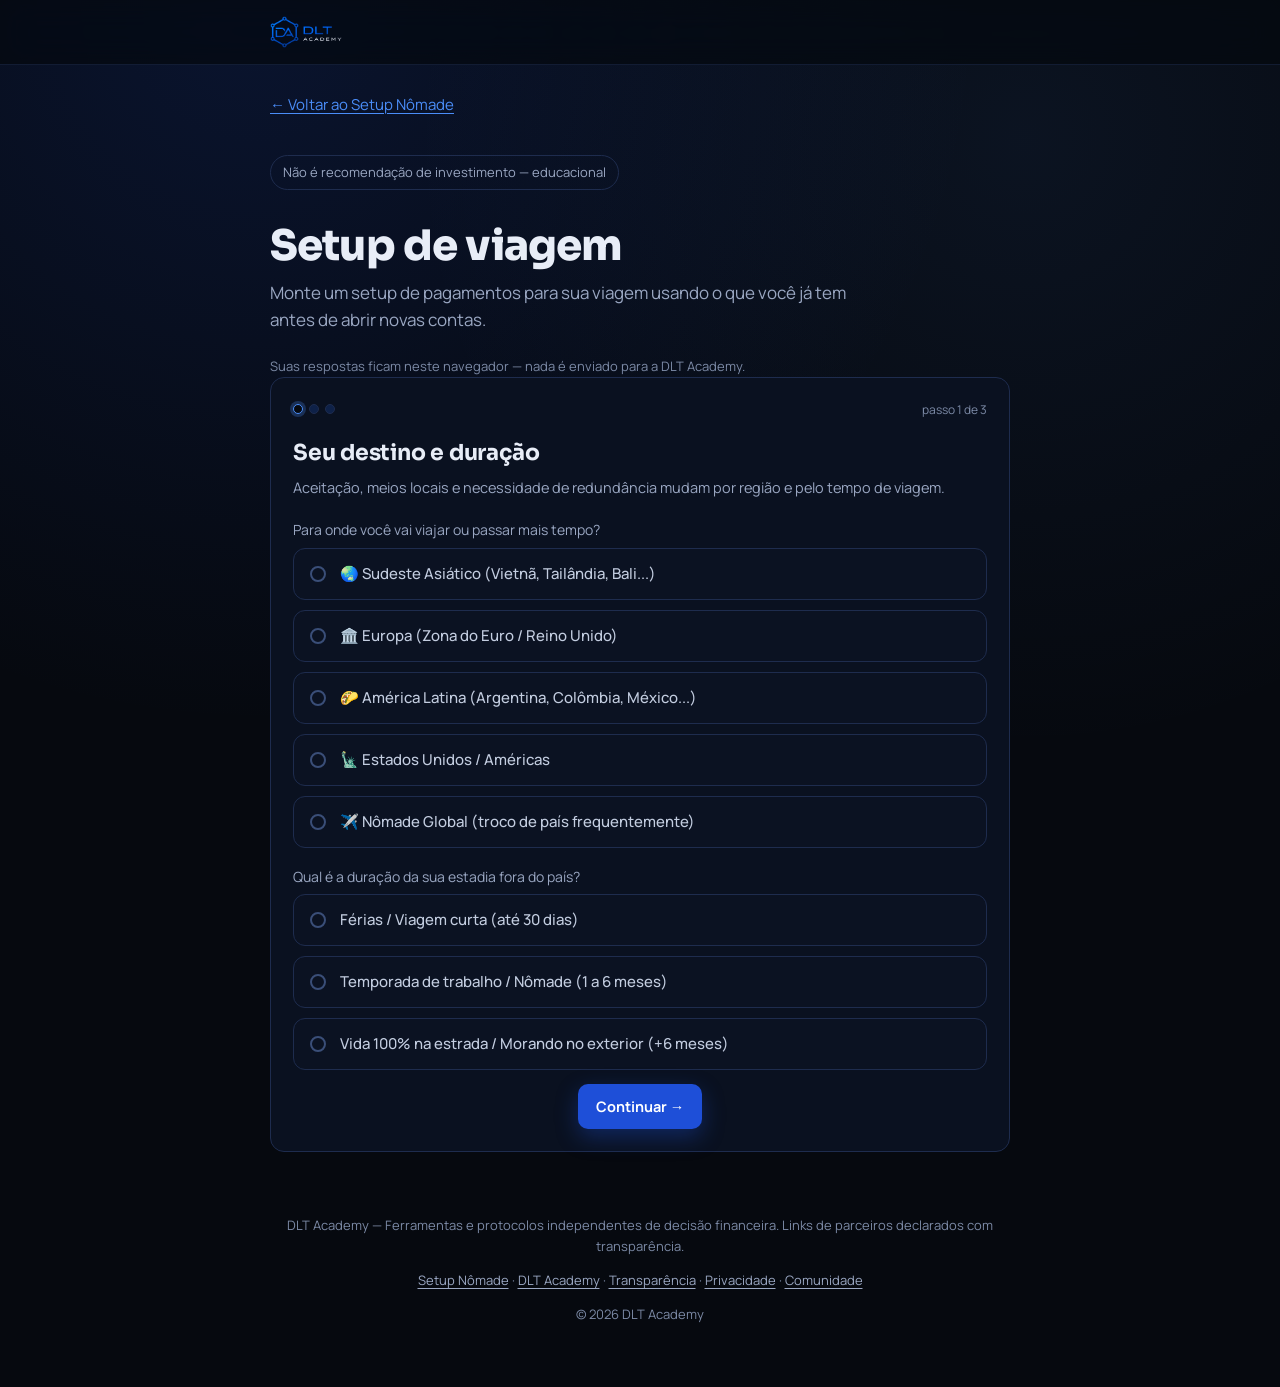
==== commit 2c6f7573: "design(kit): cabeçalho com menu, rótulos de 12 px e fontes em rem Propagação deliberada das melhoria" ====
--- a/setup-viagem.html
+++ b/setup-viagem.html
@@ -30,9 +30,9 @@
 
 <meta name="theme-color" content="#06090F">
 <link rel="icon" type="image/png" href="assets/dlt-mark.png">
-<link rel="stylesheet" href="styles-base.css">
-<link rel="stylesheet" href="styles-tool.css">
-<link rel="stylesheet" href="dlt-patterns.css">
+<link rel="stylesheet" href="styles-base.css?v=2026-11-23a">
+<link rel="stylesheet" href="styles-tool.css?v=2026-11-23a">
+<link rel="stylesheet" href="dlt-patterns.css?v=2026-11-23a">
 
 <script type="application/ld+json">
 {
@@ -85,12 +85,12 @@
   </div>
 </footer>
 
-<script src="config.js"></script>
-<script src="js/tracking.js"></script>
-<script src="js/canvas-cards.js"></script>
-<script src="js/dlt-interactions.js"></script>
-<script src="js/flow-engine.js"></script>
-<script src="js/flow.js"></script>
-<script src="js/bootstrap.js"></script>
+<script src="config.js?v=2026-11-18a"></script>
+<script src="js/tracking.js?v=2026-11-18a"></script>
+<script src="js/canvas-cards.js?v=2026-11-18a"></script>
+<script src="js/dlt-interactions.js?v=2026-11-18a"></script>
+<script src="js/flow-engine.js?v=2026-11-18a"></script>
+<script src="js/flow.js?v=2026-11-18a"></script>
+<script src="js/bootstrap.js?v=2026-11-18a"></script>
 </body>
 </html>
--- a/styles-base.css
+++ b/styles-base.css
@@ -99,7 +99,71 @@
 a:visited { color: var(--accent); }
 a:hover { color: #8FB8FF; }
 
-header.top { padding: 20px 0 0; }
+/* ---------- Cabeçalho (todas as páginas e ferramentas) ----------
+   Mesmo cabeçalho em todo lugar: logo + Ferramentas · Guias · Blog · Sobre.
+   Alvo de toque de 44 px; o link da página atual leva aria-current="page" e o da seção atual, aria-current="true". */
+header.top {
+  position: sticky;
+  top: 0;
+  z-index: 50;
+  background: rgba(6, 9, 15, .78);
+  -webkit-backdrop-filter: blur(14px) saturate(160%);
+  backdrop-filter: blur(14px) saturate(160%);
+  border-bottom: 1px solid rgba(30, 44, 78, .55);
+}
+header.top > .wrap { display: flex; flex-wrap: wrap; align-items: center; justify-content: space-between; column-gap: 16px; min-height: 64px; }
+/* Com letra aumentada no aparelho, o menu desce para a linha de baixo em vez de vazar da tela. */
+header.top .brand { min-height: 44px; }
+.header-nav { display: flex; align-items: center; gap: 6px; }
+.header-nav a {
+  display: inline-flex;
+  align-items: center;
+  min-height: 44px;
+  padding: 0 10px;
+  border-radius: 10px;
+  font-family: var(--font-head);
+  font-weight: 600;
+  font-size: .875rem;
+  color: var(--text-dim);
+  text-decoration: none;
+  transition: color .15s, background-color .15s;
+}
+.header-nav a:visited { color: var(--text-dim); }
+.header-nav a:hover, .header-nav a[aria-current] { color: var(--text); }
+.header-nav a:active { background: rgba(255, 255, 255, .06); }
+.header-nav a:focus-visible { outline: 2px solid var(--accent); outline-offset: -2px; }
+/* âncoras não somem embaixo do cabeçalho fixo */
+html { scroll-padding-top: 84px; }
+@media (max-width: 560px) {
+  header.top > .wrap { column-gap: 8px; padding-left: 16px; padding-right: 16px; }
+  .header-nav { gap: 0; }
+  .header-nav a { padding: 0 6px; }
+}
+@media (max-width: 370px) {
+  .header-nav a { padding: 0 5px; font-size: .8125rem; }
+}
+@media (max-width: 345px) {
+  header.top .brand img { height: 24px; }
+  .header-nav a { padding: 0 3px; }
+}
+/* Quem pede menos transparência ou mais contraste no aparelho recebe uma barra sólida. */
+@media (prefers-reduced-transparency: reduce) {
+  header.top { background: var(--bg); -webkit-backdrop-filter: none; backdrop-filter: none; }
+}
+@media (prefers-contrast: more) {
+  header.top { background: var(--bg); -webkit-backdrop-filter: none; backdrop-filter: none; border-bottom-color: var(--text-faint); }
+  .header-nav a { color: var(--text); }
+  .header-nav a[aria-current] { text-decoration: underline; text-underline-offset: 6px; }
+}
+/* As barras fixas de compra no celular seguem a mesma regra (body + classe vence a ordem dos arquivos). */
+@media (prefers-reduced-transparency: reduce) {
+  body .mobile-bar, body .sp-barra-fixa { background: var(--bg); -webkit-backdrop-filter: none; backdrop-filter: none; }
+}
+/* Mais contraste: textos secundários e bordas ficam mais claros em todo o kit. */
+@media (prefers-contrast: more) {
+  :root { --text-dim: #C3CDE0; --text-faint: #A9B5CC; --border: #3A4E78; }
+  body .mobile-bar, body .sp-barra-fixa { background: var(--bg); -webkit-backdrop-filter: none; backdrop-filter: none; }
+}
 .brand {
   display: flex;
   align-items: center;
@@ -109,7 +173,7 @@
   letter-spacing: -0.01em;
   color: var(--text);
   text-decoration: none;
-  font-size: 15px;
+  font-size: 0.9375rem;
 }
 /* .brand img — logomarca completa (ícone + "DLT ACADEMY" já embutido na imagem).
    NÃO colocar <span> de texto do lado — a imagem já é o lockup completo. */
@@ -120,7 +184,7 @@
 
 h1 {
   font-family: var(--font-head);
-  font-size: clamp(28px, 5vw, 42px);
+  font-size: clamp(1.75rem, 5vw, 2.625rem);
   line-height: 1.12;
   letter-spacing: -0.02em;
   font-weight: 800;
@@ -130,7 +194,7 @@
 
 .subtitle {
   color: var(--text-dim);
-  font-size: 17px;
+  font-size: 1.0625rem;
   max-width: 60ch;
   margin: 0 0 24px;
 }
@@ -142,7 +206,7 @@
   background: transparent;
   border: 1px solid var(--border);
   color: var(--text-dim);
-  font-size: 13px;
+  font-size: 0.8125rem;
   padding: 6px 12px;
   border-radius: 999px;
   margin-bottom: 18px;
@@ -158,7 +222,7 @@
 
 h2 {
   font-family: var(--font-head);
-  font-size: 22px;
+  font-size: 1.375rem;
   font-weight: 700;
   letter-spacing: -0.01em;
   margin: 0 0 6px;
@@ -174,15 +238,15 @@
   background: transparent;
   border: 2px solid #3A4E78;
   color: var(--text);
-  font-size: 14px;
+  font-size: 0.875rem;
   margin-right: 8px;
 }
-.section-desc { color: var(--text-dim); font-size: 14.5px; margin: 0 0 20px; }
+.section-desc { color: var(--text-dim); font-size: 0.9062rem; margin: 0 0 20px; }
 
 /* Sliders */
 .control-grid { display: grid; gap: 18px; }
 .control { display: grid; gap: 6px; }
-.control-label { display: flex; justify-content: space-between; font-size: 14px; color: var(--text-dim); }
+.control-label { display: flex; justify-content: space-between; font-size: 0.875rem; color: var(--text-dim); }
 .control-label strong { color: var(--text); font-weight: 600; }
 input[type="range"] {
   -webkit-appearance: none;
@@ -223,9 +287,9 @@
   border-top: 1px solid var(--border);
   border-bottom: 1px solid var(--border);
 }
-.result-banner .big-stat { font-family: var(--font-head); font-size: 34px; font-weight: 800; line-height: 1; font-variant-numeric: tabular-nums; }
+.result-banner .big-stat { font-family: var(--font-head); font-size: 2.125rem; font-weight: 800; line-height: 1; font-variant-numeric: tabular-nums; }
 .result-banner[data-grade] .big-stat { color: var(--grade-fg); }
-.result-banner .stat-label { color: var(--text-dim); font-size: 15px; margin-top: 4px; }
+.result-banner .stat-label { color: var(--text-dim); font-size: 0.9375rem; margin-top: 4px; }
 
 canvas.chart-canvas {
   width: 100%;
@@ -239,8 +303,8 @@
 .stat-row { display: grid; grid-template-columns: repeat(3, 1fr); margin-top: 14px; }
 .stat-box { display: flex; flex-direction: column; gap: 4px; padding: 4px 14px; border-left: 1px solid var(--border); min-width: 0; }
 .stat-box:first-child { border-left: 0; padding-left: 0; }
-.stat-box .label { font-size: 13px; color: var(--text-dim); }
-.stat-box .val { font-family: var(--font-head); font-size: 18px; font-weight: 700; font-variant-numeric: tabular-nums; overflow-wrap: anywhere; }
+.stat-box .label { font-size: 0.8125rem; color: var(--text-dim); }
+.stat-box .val { font-family: var(--font-head); font-size: 1.125rem; font-weight: 700; font-variant-numeric: tabular-nums; overflow-wrap: anywhere; }
 
 /* Upload de arquivo */
 .upload-zone {
@@ -253,7 +317,7 @@
 }
 .upload-zone:hover, .upload-zone.dragover { border-color: var(--accent); }
 .upload-zone input[type="file"] { display: none; }
-.upload-icon { font-size: 32px; margin-bottom: 8px; }
+.upload-icon { font-size: 2rem; margin-bottom: 8px; }
 
 .btn-row { display: flex; gap: 10px; flex-wrap: wrap; margin-top: 14px; justify-content: center; }
 
@@ -265,7 +329,7 @@
   padding: 11px 18px;
   cursor: pointer;
   font-weight: 700;
-  font-size: 14.5px;
+  font-size: 0.9062rem;
   transition: transform .1s, opacity .15s;
   text-decoration: none;
   display: inline-flex;
@@ -280,13 +344,13 @@
 .btn-telegram { background: #26a5e4; color: white; }
 .btn-ghost { background: rgba(255,255,255,0.04); color: var(--text); border: 1px solid var(--border); }
 .btn-ghost:hover { border-color: var(--accent); }
-.btn-lg { padding: 14px 26px; font-size: 15.5px; border-radius: 12px; }
+.btn-lg { padding: 14px 26px; font-size: 0.9688rem; border-radius: 12px; }
 .btn-block { width: 100%; justify-content: center; }
 
 /* Mapeamento manual de colunas (fallback de CSV) */
 #mapping-panel { display: none; margin-top: 18px; }
 .mapping-row { display: grid; grid-template-columns: 1fr 1fr; gap: 10px; align-items: center; margin-bottom: 10px; }
-.mapping-row label { font-size: 13.5px; color: var(--text-dim); }
+.mapping-row label { font-size: 0.8438rem; color: var(--text-dim); }
 select {
   width: 100%;
   background: var(--bg-elev-2);
@@ -294,7 +358,7 @@
   border: 1px solid var(--border);
   border-radius: 8px;
   padding: 9px 10px;
-  font-size: 14px;
+  font-size: 0.875rem;
 }
 
 /* Lista de achados/diagnóstico */
@@ -305,8 +369,8 @@
 }
 .finding.sev-3 { border-color: var(--red); }
 .finding.sev-1 { border-color: var(--text-faint); }
-.finding-title { font-weight: 700; margin-bottom: 4px; font-size: 15px; }
-.finding-text { color: var(--text-dim); font-size: 15px; }
+.finding-title { font-weight: 700; margin-bottom: 4px; font-size: 0.9375rem; }
+.finding-text { color: var(--text-dim); font-size: 0.9375rem; }
 
 /* Bloco de conversão (CTA principal, aparece condicionalmente) */
 .convert-block {
@@ -315,15 +379,15 @@
   border: 1px solid #2A4A8F;
 }
 .convert-block.visible { display: block; }
-.convert-headline { font-family: var(--font-head); font-size: 19px; font-weight: 700; margin-bottom: 6px; }
-.convert-sub { color: var(--text-dim); font-size: 14.5px; margin-bottom: 16px; }
-.savings-highlight { font-family: var(--font-head); font-size: 26px; font-weight: 800; color: var(--green); margin: 4px 0 14px; }
+.convert-headline { font-family: var(--font-head); font-size: 1.1875rem; font-weight: 700; margin-bottom: 6px; }
+.convert-sub { color: var(--text-dim); font-size: 0.9062rem; margin-bottom: 16px; }
+.savings-highlight { font-family: var(--font-head); font-size: 1.625rem; font-weight: 800; color: var(--green); margin: 4px 0 14px; }
 
 .offer-list { list-style: none; padding: 0; margin: 0 0 16px; display: grid; gap: 8px; }
-.offer-list li { display: flex; gap: 8px; font-size: 14.5px; color: var(--text); }
+.offer-list li { display: flex; gap: 8px; font-size: 0.9062rem; color: var(--text); }
 .offer-list li::before { content: "✓"; color: var(--green); font-weight: 700; }
 
-.fine-print { font-size: 12px; color: var(--text-faint); margin-top: 20px; line-height: 1.6; }
+.fine-print { font-size: 0.75rem; color: var(--text-faint); margin-top: 20px; line-height: 1.6; }
 
 /* Recomendação afiliada contextual — alternativas sempre secundárias */
 .offer-alternatives {
@@ -334,7 +398,7 @@
 .offer-alternatives summary {
   color: var(--text-dim);
   cursor: pointer;
-  font-size: 13.5px;
+  font-size: 0.8438rem;
   font-weight: 700;
 }
 .alternative-grid {
@@ -347,32 +411,32 @@
   border-top: 1px solid var(--border);
   padding: 13px 0 0;
 }
-.alternative-title { font-weight: 700; font-size: 15px; margin-bottom: 5px; }
-.alternative-card p { color: var(--text-dim); font-size: 15px; margin: 0 0 8px; }
+.alternative-title { font-weight: 700; font-size: 0.9375rem; margin-bottom: 5px; }
+.alternative-card p { color: var(--text-dim); font-size: 0.9375rem; margin: 0 0 8px; }
 .alternative-link {
   color: var(--sky-light, #8FBBFF);
   display: inline-flex;
   align-items: center;
   min-height: 44px;
-  font-size: 15px;
+  font-size: 0.9375rem;
   font-weight: 700;
   text-decoration: none;
 }
 .affiliate-disclosure {
   border-top: 1px solid var(--border);
   color: var(--text-faint);
-  font-size: 13px;
+  font-size: 0.8125rem;
   line-height: 1.55;
   margin: 20px 0 0;
   padding: 12px 0 0;
 }
 
-footer { text-align: center; padding: 30px 0 50px; color: var(--text-faint); font-size: 13px; }
+footer { text-align: center; padding: 30px 0 50px; color: var(--text-faint); font-size: 0.8125rem; }
 footer a { color: var(--text-dim); }
 
 /* Campos numéricos genéricos (calculadoras) */
 .calc-grid { display: grid; grid-template-columns: 1fr 1fr; gap: 12px; margin-bottom: 14px; }
-.calc-field label { display: block; font-size: 12.5px; color: var(--text-dim); margin-bottom: 4px; }
+.calc-field label { display: block; font-size: 0.7812rem; color: var(--text-dim); margin-bottom: 4px; }
 .calc-field input[type="number"], .calc-field input[type="text"] {
   width: 100%;
   background: var(--bg-elev-2);
@@ -380,12 +444,12 @@
   border: 1px solid var(--border);
   border-radius: 8px;
   padding: 9px 10px;
-  font-size: 14px;
+  font-size: 0.875rem;
 }
 
 .tag {
   display: inline-block;
-  font-size: 10.5px;
+  font-size: 0.75rem;
   font-weight: 700;
   letter-spacing: 0.06em;
   text-transform: uppercase;
@@ -403,23 +467,23 @@
 .thumb-grid { display: grid; grid-template-columns: repeat(auto-fill, minmax(140px, 1fr)); gap: 12px; margin-top: 14px; }
 .thumb-grid .thumb { border-radius: 10px; overflow: hidden; border: 1px solid var(--border); background: var(--bg-elev-2); }
 .thumb-grid .thumb img, .thumb-grid .thumb canvas { width: 100%; display: block; }
-.thumb-grid .thumb .thumb-label { font-size: 11.5px; color: var(--text-faint); padding: 6px 8px; text-align: center; }
+.thumb-grid .thumb .thumb-label { font-size: 0.75rem; color: var(--text-faint); padding: 6px 8px; text-align: center; }
 
 /* Fluxo guiado (flow-engine) */
 .flow-progress { display: flex; gap: 6px; margin-bottom: 16px; align-items: center; }
 .flow-progress .dot { width: 10px; height: 10px; border-radius: 50%; background: var(--bg-elev-2); border: 1px solid var(--border); }
 .flow-progress .dot.done { background: var(--accent); border-color: var(--accent); }
 .flow-progress .dot.current { background: var(--bg); border-color: var(--accent); box-shadow: 0 0 0 3px rgba(74,141,248,.25); }
-.flow-progress .step-count { margin-left: auto; font-size: 12px; color: var(--text-faint); }
+.flow-progress .step-count { margin-left: auto; font-size: 0.75rem; color: var(--text-faint); }
 
 
 .plan-list { list-style: none; counter-reset: plano; padding: 0; margin: 20px 0 0; display: grid; gap: 0; }
 .plan-step { counter-increment: plano; }
 .plan-check { display: flex; gap: 12px; align-items: flex-start; border-top: 1px solid var(--border); padding: 14px 0; cursor: pointer; }
 .plan-check input[type="checkbox"] { width: 18px; height: 18px; margin-top: 2px; accent-color: var(--green); flex-shrink: 0; }
-.plan-body::before { content: "Passo " counter(plano); display: block; font-size: 12px; font-weight: 700; letter-spacing: .05em; text-transform: uppercase; color: var(--sky-light, #8FBBFF); margin-bottom: 2px; }
-.plan-title { font-weight: 700; font-size: 15px; }
-.plan-text { color: var(--text-dim); font-size: 15px; margin-top: 3px; }
+.plan-body::before { content: "Passo " counter(plano); display: block; font-size: 0.75rem; font-weight: 700; letter-spacing: .05em; text-transform: uppercase; color: var(--sky-light, #8FBBFF); margin-bottom: 2px; }
+.plan-title { font-weight: 700; font-size: 0.9375rem; }
+.plan-text { color: var(--text-dim); font-size: 0.9375rem; margin-top: 3px; }
 .plan-step.done .plan-check { opacity: .55; }
 .plan-step.done .plan-title { text-decoration: line-through; }
 
--- a/styles-tool.css
+++ b/styles-tool.css
@@ -5,7 +5,7 @@
 
 .back-link {
   margin: 18px 0 0;
-  font-size: 15px;
+  font-size: 0.9375rem;
 }
 .back-link a { display: inline-flex; align-items: center; min-height: 44px; }
 
@@ -60,7 +60,7 @@
    ação, não de enfeite; a ordem das camadas já está dita no texto do rótulo. */
 .tier-badge {
   font-family: var(--font-head);
-  font-size: 12px;
+  font-size: 0.75rem;
   font-weight: 800;
   letter-spacing: 0.06em;
   text-transform: uppercase;
@@ -77,7 +77,7 @@
 
 .plan-title {
   font-family: var(--font-head);
-  font-size: 18px;
+  font-size: 1.125rem;
   font-weight: 700;
   color: var(--text);
   margin: 0 0 6px;
@@ -85,7 +85,7 @@
 }
 
 .tier-gain {
-  font-size: 15px;
+  font-size: 0.9375rem;
   font-weight: 700;
   color: var(--green);
   margin: 4px 0 10px;
@@ -95,14 +95,14 @@
 }
 
 .plan-text {
-  font-size: 15px;
+  font-size: 0.9375rem;
   color: var(--text-dim);
   line-height: 1.55;
   margin: 0 0 10px;
 }
 
 .browser-alert-note {
-  font-size: 15px;
+  font-size: 0.9375rem;
   color: var(--text-dim);
   border-left: 3px solid var(--amber);
   padding: 2px 0 2px 12px;
@@ -121,7 +121,7 @@
 .btn-sm {
   padding: 8px 18px;
   min-height: 44px;
-  font-size: 14.5px;
+  font-size: 0.9062rem;
   font-weight: 700;
   border-radius: 8px;
   text-decoration: none;
@@ -132,7 +132,7 @@
 
 /* Link de navegação: azul de ação, sem caixa. */
 .article-link {
-  font-size: 15px;
+  font-size: 0.9375rem;
   font-weight: 700;
   color: var(--sky-light);
   text-decoration: none;
--- a/dlt-patterns.css
+++ b/dlt-patterns.css
@@ -21,19 +21,19 @@
   flex-wrap: wrap; margin-bottom: 16px;
 }
 .piece-head .piece-meta time,
-.piece-head .piece-meta span:not(.tag) { color: var(--text-faint); font-size: 13px; }
+.piece-head .piece-meta span:not(.tag) { color: var(--text-faint); font-size: 0.8125rem; }
 .piece-head .piece-meta .tag { margin-bottom: 0; }
 .piece-head .piece-meta .sep {
   width: 3px; height: 3px; border-radius: 50%;
   background: var(--text-faint); display: inline-block;
 }
 .piece-head h1 {
-  font-size: clamp(30px, 5vw, 38px);
+  font-size: clamp(1.875rem, 5vw, 2.375rem);
   line-height: 1.12; letter-spacing: -0.025em;
   margin: 0 0 16px; text-wrap: pretty;
 }
 .piece-lede {
-  font-size: 19px; line-height: 1.62; color: var(--text-lede);
+  font-size: 1.1875rem; line-height: 1.62; color: var(--text-lede);
   margin: 0 0 22px; text-wrap: pretty;
 }
 .piece-head::after {
@@ -42,15 +42,15 @@
 }
 
 /* ---------- 02 · O essencial ------------------------------- */
+/* Superfície neutra: azul é ação e navegação, nunca fundo de bloco. */
 .key-points {
   max-width: var(--pattern-read);
-  background: linear-gradient(135deg, rgba(30,79,216,.14), rgba(10,17,32,.6));
-  border: 1px solid rgba(74,141,248,.28);
+  background: var(--bg-elev); border: 1px solid var(--border);
   border-radius: 16px; padding: 26px 28px; margin: 0 0 30px;
 }
 .key-points > p:first-child,
 .key-points .key-points-title {
-  font-family: var(--font-head); font-size: 12px; font-weight: 700;
+  font-family: var(--font-head); font-size: 0.75rem; font-weight: 700;
   letter-spacing: .12em; text-transform: uppercase;
   color: var(--sky-light); margin: 0 0 16px;
 }
@@ -59,14 +59,14 @@
    Com display:flex cada pedaço virava uma coluna e o texto saía da caixa. */
 .key-points li {
   position: relative; padding-left: 32px;
-  font-size: 15.5px; line-height: 1.55; color: var(--text);
+  font-size: 0.9688rem; line-height: 1.55; color: var(--text);
 }
 .key-points li::before {
   content: "✓"; position: absolute; left: 0; top: 2px;
   display: inline-flex; align-items: center; justify-content: center;
   width: 20px; height: 20px; border-radius: 6px;
   background: rgba(110,231,168,.12); border: 1px solid rgba(110,231,168,.3);
-  color: var(--green); font-size: 11px; font-weight: 700;
+  color: var(--green); font-size: 0.75rem; font-weight: 700;
 }
 
 /* ---------- 03 · Sumário ----------------------------------- */
@@ -76,7 +76,7 @@
   padding: 20px 0; margin: 0 0 30px;
 }
 .piece-toc > p:first-child {
-  font-family: var(--font-head); font-size: 11.5px; font-weight: 700;
+  font-family: var(--font-head); font-size: 0.75rem; font-weight: 700;
   letter-spacing: .12em; text-transform: uppercase;
   color: var(--text-faint); margin: 0 0 14px;
 }
@@ -85,9 +85,9 @@
 .piece-toc li::before {
   content: counter(toc, decimal-leading-zero);
   font-family: ui-monospace, SFMono-Regular, Menlo, monospace;
-  font-size: 12px; color: var(--accent); flex-shrink: 0;
-}
-.piece-toc a { font-size: 15px; color: var(--text); text-decoration: none; }
+  font-size: 0.75rem; color: var(--accent); flex-shrink: 0;
+}
+.piece-toc a { font-size: 0.9375rem; color: var(--text); text-decoration: none; }
 .piece-toc a:hover { color: var(--sky-light); }
 
 /* ---------- 04 · Número-chave ------------------------------ */
@@ -101,11 +101,11 @@
   border-radius: 12px; padding: 18px;
 }
 .figure-cell .figure-value {
-  font-family: var(--font-head); font-size: 34px; font-weight: 800;
+  font-family: var(--font-head); font-size: 2.125rem; font-weight: 800;
   line-height: 1; letter-spacing: -0.02em; margin: 0 0 8px;
 }
-.figure-cell .figure-label { font-size: 13.5px; color: var(--text); font-weight: 600; margin: 0 0 4px; }
-.figure-cell .figure-source { font-size: 11.5px; color: var(--text-faint); margin: 0; }
+.figure-cell .figure-label { font-size: 0.8438rem; color: var(--text); font-weight: 600; margin: 0 0 4px; }
+.figure-cell .figure-source { font-size: 0.75rem; color: var(--text-faint); margin: 0; }
 
 /* ---------- 05 · Nota (3 tons) ----------------------------- */
 /* substitui .guide-note / blockquote de borda-esquerda */
@@ -115,10 +115,10 @@
   border: 1px solid var(--border); background: var(--bg-elev);
 }
 .note > p:first-child {
-  font-family: var(--font-head); font-size: 11.5px; font-weight: 700;
+  font-family: var(--font-head); font-size: 0.75rem; font-weight: 700;
   letter-spacing: .1em; text-transform: uppercase; margin: 0 0 6px;
 }
-.note > p:last-child { margin: 0; font-size: 15px; line-height: 1.6; color: var(--text); }
+.note > p:last-child { margin: 0; font-size: 0.9375rem; line-height: 1.6; color: var(--text); }
 /* is-info = tom neutro (o mesmo da .note base): azul é ação, não decoração de nota. */
 .note.is-info { background: var(--bg-elev); border-color: var(--border); }
 .note.is-warn { background: rgba(251,191,36,.08); border-color: rgba(251,191,36,.28); }
@@ -132,10 +132,10 @@
   border-radius: 14px; overflow: hidden; margin: 0 0 26px;
 }
 .compare .compare-scroll { overflow-x: auto; }
-.compare table { border-collapse: collapse; width: 100%; min-width: 480px; font-size: 15px; }
+.compare table { border-collapse: collapse; width: 100%; min-width: 480px; font-size: 0.9375rem; }
 .compare th {
   text-align: left; padding: 14px 16px; background: var(--bg-elev-2);
-  font-family: var(--font-head); font-size: 12.5px; font-weight: 700;
+  font-family: var(--font-head); font-size: 0.7812rem; font-weight: 700;
   color: var(--text-dim); border-bottom: 1px solid var(--border);
 }
 .compare td { padding: 13px 16px; color: var(--text-dim); border-bottom: 1px solid var(--border); }
@@ -148,7 +148,7 @@
   border-left: 1px solid rgba(74,141,248,.3); border-right: 1px solid rgba(74,141,248,.3);
 }
 .compare th.is-pick small {
-  display: block; font-family: var(--font-body); font-size: 10.5px; font-weight: 700;
+  display: block; font-family: var(--font-body); font-size: 0.75rem; font-weight: 700;
   letter-spacing: .06em; text-transform: uppercase; color: var(--sky-light); margin-top: 3px;
 }
 .compare td.is-pick {
@@ -158,17 +158,18 @@
 .compare td.is-pick strong, .compare td.is-best { color: var(--green); font-weight: 700; }
 .compare .compare-foot {
   margin: 0; padding: 12px 16px; background: #080D18;
-  border-top: 1px solid var(--border); color: var(--text-faint); font-size: 12px;
+  border-top: 1px solid var(--border); color: var(--text-faint); font-size: 0.75rem;
 }
 
 /* ---------- 07 · Passo numerado --------------------------- */
 .steps { max-width: var(--pattern-read); margin: 0 0 30px; }
 .steps .step { display: grid; grid-template-columns: 44px minmax(0, 1fr); gap: 18px; }
 .steps .step-rail { display: flex; flex-direction: column; align-items: center; gap: 8px; }
+/* Número do passo em anel neutro: quadradinho azul seria azul decorativo. */
 .steps .step-num {
   width: 40px; height: 40px; border-radius: 12px;
-  background: rgba(30,79,216,.18); border: 1px solid rgba(74,141,248,.4);
-  color: var(--sky-light); font-family: var(--font-head); font-weight: 800; font-size: 15px;
+  background: transparent; border: 2px solid #3A4E78;
+  color: var(--text); font-family: var(--font-head); font-weight: 800; font-size: 0.9375rem;
   display: inline-flex; align-items: center; justify-content: center; flex-shrink: 0;
 }
 .steps .step-rail::after { content: ""; width: 1px; flex: 1; background: var(--border); }
@@ -176,29 +177,30 @@
 .steps .step-body { padding-bottom: 26px; }
 .steps .step:last-child .step-body { padding-bottom: 0; }
 .steps .step-body h3 {
-  font-family: var(--font-head); font-size: 19px; font-weight: 700;
+  font-family: var(--font-head); font-size: 1.1875rem; font-weight: 700;
   margin: 8px 0 8px; letter-spacing: -0.01em;
 }
-.steps .step-body p { color: var(--text-dim); font-size: 15px; line-height: 1.65; margin: 0 0 14px; }
+.steps .step-body p { color: var(--text-dim); font-size: 0.9375rem; line-height: 1.65; margin: 0 0 14px; }
 .steps .step-body > p:last-child { margin-bottom: 0; }
 .steps .step-body .note { margin-bottom: 0; }
 
 /* ---------- 08 · Veredito --------------------------------- */
+/* Uma superfície neutra com um filete claro no topo. Azul é ação, não decoração. */
 .verdict {
   max-width: var(--pattern-read);
-  border-top: 2px solid var(--accent-2);
-  background: linear-gradient(180deg, rgba(30,79,216,.12), rgba(10,17,32,0));
+  background: var(--bg-elev); border: 1px solid var(--border);
+  border-top: 2px solid rgba(232,237,247,.45);
   border-radius: 0 0 14px 14px; padding: 24px 26px 26px; margin: 30px 0;
 }
 .verdict > p:first-child {
-  font-family: var(--font-head); font-size: 11.5px; font-weight: 700;
+  font-family: var(--font-head); font-size: 0.75rem; font-weight: 700;
   letter-spacing: .12em; text-transform: uppercase; color: var(--sky-light); margin: 0 0 12px;
 }
 .verdict .verdict-line {
-  font-family: var(--font-head); font-size: 22px; font-weight: 700;
+  font-family: var(--font-head); font-size: 1.375rem; font-weight: 700;
   line-height: 1.4; letter-spacing: -0.015em; margin: 0 0 12px; text-wrap: pretty;
 }
-.verdict > p:last-child { color: var(--text-dim); font-size: 15px; line-height: 1.65; margin: 0; }
+.verdict > p:last-child { color: var(--text-dim); font-size: 0.9375rem; line-height: 1.65; margin: 0; }
 
 /* ---------- 09 · Oferta verificada (afiliado) -------------- */
 .offer {
@@ -216,61 +218,65 @@
 .offer .offer-flags { display: flex; align-items: center; gap: 10px; flex-wrap: wrap; margin-bottom: 14px; }
 .offer .offer-verified {
   display: inline-flex; align-items: center; gap: 7px;
-  font-size: 11px; font-weight: 700; letter-spacing: .06em; text-transform: uppercase;
+  font-size: 0.75rem; font-weight: 700; letter-spacing: .06em; text-transform: uppercase;
   color: var(--green); background: rgba(46,204,113,0.12);
   border: 1px solid rgba(110,231,168,.3); border-radius: 999px; padding: 4px 10px;
 }
 .offer .offer-verified::before { content: ""; width: 6px; height: 6px; border-radius: 50%; background: var(--green); }
 .offer .offer-disclosure-flag {
-  font-size: 11px; font-weight: 700; letter-spacing: .06em; text-transform: uppercase;
+  font-size: 0.75rem; font-weight: 700; letter-spacing: .06em; text-transform: uppercase;
   color: var(--text-dim); border: 1px solid var(--border); border-radius: 999px; padding: 4px 10px;
 }
-.offer h3 { font-family: var(--font-head); font-size: 21px; font-weight: 700; margin: 0 0 8px; letter-spacing: -0.01em; }
-.offer p { color: var(--text-dim); font-size: 15px; line-height: 1.65; margin: 0 0 18px; }
-.offer .offer-fine { color: var(--text-faint); font-size: 12.5px; line-height: 1.6; margin: 16px 0 0; max-width: 56ch; }
+.offer h3 { font-family: var(--font-head); font-size: 1.3125rem; font-weight: 700; margin: 0 0 8px; letter-spacing: -0.01em; }
+.offer p { color: var(--text-dim); font-size: 0.9375rem; line-height: 1.65; margin: 0 0 18px; }
+.offer .offer-fine { color: var(--text-faint); font-size: 0.7812rem; line-height: 1.6; margin: 16px 0 0; max-width: 56ch; }
 
 /* ---------- 10 · FAQ -------------------------------------- */
 .faq { max-width: var(--pattern-read); margin: 30px 0; }
-.faq h2 { font-family: var(--font-head); font-size: 22px; font-weight: 700; margin: 0 0 6px; }
-.faq details { border-bottom: 1px solid var(--border); padding: 16px 0; }
+.faq h2 { font-family: var(--font-head); font-size: 1.375rem; font-weight: 700; margin: 0 0 6px; }
+.faq details { border-bottom: 1px solid var(--border); padding: 6px 0; }
+/* a pergunta inteira é o alvo de toque: 44 px no mínimo */
 .faq summary {
-  cursor: pointer; font-family: var(--font-head); font-size: 15.5px; font-weight: 600;
+  cursor: pointer; font-family: var(--font-head); font-size: 0.9688rem; font-weight: 600;
   color: var(--text); list-style: none;
-  display: flex; justify-content: space-between; gap: 16px;
+  display: flex; justify-content: space-between; align-items: center; gap: 16px;
+  min-height: 44px; padding: 10px 0;
 }
 .faq summary::-webkit-details-marker { display: none; }
 .faq summary::after { content: "+"; color: var(--accent); }
 .faq details[open] summary::after { content: "–"; }
-.faq p { color: var(--text-dim); font-size: 15px; line-height: 1.65; margin: 12px 0 0; }
+.faq p { color: var(--text-dim); font-size: 0.9375rem; line-height: 1.65; margin: 4px 0 10px; }
 
 /* ---------- 11 · Fontes e transparência ------------------- */
 .sources {
   max-width: var(--pattern-read);
   border-top: 1px solid var(--border); padding-top: 24px; margin-top: 40px;
 }
-.sources h2 { font-family: var(--font-head); font-size: 19px; font-weight: 700; margin: 0 0 6px; letter-spacing: -0.01em; }
-.sources .sources-when { color: var(--text-faint); font-size: 13px; margin: 0 0 18px; }
+.sources h2 { font-family: var(--font-head); font-size: 1.1875rem; font-weight: 700; margin: 0 0 6px; letter-spacing: -0.01em; }
+.sources .sources-when { color: var(--text-faint); font-size: 0.8125rem; margin: 0 0 18px; }
 .sources ol, .sources ul { list-style: none; padding: 0; margin: 0 0 20px; display: grid; gap: 10px; counter-reset: src; }
 .sources li {
   counter-increment: src; display: flex; gap: 12px; align-items: baseline;
   padding-bottom: 10px; border-bottom: 1px solid rgba(30,44,78,.6);
-  font-size: 14.5px; color: var(--text);
-}
+  font-size: 0.9062rem; color: var(--text);
+  min-width: 0; overflow-wrap: anywhere;
+}
+.sources li > * { min-width: 0; }
 .sources li::before {
   content: "0" counter(src);
   font-family: ui-monospace, SFMono-Regular, Menlo, monospace;
-  font-size: 11px; color: var(--text-faint); flex-shrink: 0;
+  font-size: 0.75rem; color: var(--text-faint); flex-shrink: 0;
 }
 .sources li .host {
   color: var(--text-faint);
-  font-family: ui-monospace, SFMono-Regular, Menlo, monospace; font-size: 12px;
-}
-.sources .sources-own { color: var(--text-faint); font-size: 13px; line-height: 1.65; margin: 0; }
+  font-family: ui-monospace, SFMono-Regular, Menlo, monospace; font-size: 0.75rem;
+}
+.sources .sources-own { color: var(--text-faint); font-size: 0.8125rem; line-height: 1.65; margin: 0; }
 
 /* ---------- 12 · Próximo passo ---------------------------- */
 .next-step { max-width: var(--pattern-read); margin: 40px 0 0; }
 .next-step > p:first-child {
-  font-family: var(--font-head); font-size: 11.5px; font-weight: 700;
+  font-family: var(--font-head); font-size: 0.75rem; font-weight: 700;
   letter-spacing: .12em; text-transform: uppercase; color: var(--text-faint); margin: 0 0 14px;
 }
 .next-primary {
@@ -281,21 +287,21 @@
 }
 .next-primary:hover { border-color: rgba(74,141,248,.7); transform: translateY(-2px); color: var(--text); }
 .next-primary .next-kicker {
-  display: block; font-size: 11px; font-weight: 700; letter-spacing: .06em;
+  display: block; font-size: 0.75rem; font-weight: 700; letter-spacing: .06em;
   text-transform: uppercase; color: var(--sky-light); margin-bottom: 8px;
 }
 .next-primary .next-title {
-  display: block; font-family: var(--font-head); font-size: 21px; font-weight: 700;
+  display: block; font-family: var(--font-head); font-size: 1.3125rem; font-weight: 700;
   letter-spacing: -0.01em; margin-bottom: 6px;
 }
-.next-primary .next-desc { display: block; color: var(--text-dim); font-size: 14.5px; line-height: 1.55; margin-bottom: 14px; }
+.next-primary .next-desc { display: block; color: var(--text-dim); font-size: 0.9062rem; line-height: 1.55; margin-bottom: 14px; }
 .next-primary .next-cta {
-  font-family: var(--font-head); font-weight: 700; font-size: 13.5px; color: var(--accent);
+  font-family: var(--font-head); font-weight: 700; font-size: 0.8438rem; color: var(--accent);
   display: inline-flex; align-items: center; gap: 6px;
 }
 .next-related { display: flex; flex-wrap: wrap; gap: 8px; margin-bottom: 24px; }
 .next-related a {
-  font-size: 13.5px; color: var(--text-dim); text-decoration: none;
+  font-size: 0.8438rem; color: var(--text-dim); text-decoration: none;
   border: 1px solid var(--border); border-radius: 8px; padding: 8px 12px;
   transition: border-color .15s, color .15s;
 }
@@ -304,8 +310,8 @@
   border-top: 1px solid var(--border); padding-top: 20px;
   display: flex; align-items: center; justify-content: space-between; gap: 20px; flex-wrap: wrap;
 }
-.next-community strong { font-family: var(--font-head); font-size: 15px; display: block; margin-bottom: 4px; }
-.next-community p { color: var(--text-dim); font-size: 14px; margin: 0; }
+.next-community strong { font-family: var(--font-head); font-size: 0.9375rem; display: block; margin-bottom: 4px; }
+.next-community p { color: var(--text-dim); font-size: 0.875rem; margin: 0; }
 
 /* ---------- 13 · Grade do próximo passo ------------------ */
 /* Os cartões são os do acervo (.catalog-card, bloco 39): a mesma família da home, dos
@@ -318,11 +324,11 @@
 /* ---------- 14 · Topo de ferramenta ---------------------- */
 .tool-head { max-width: var(--pattern-read); padding-top: 34px; }
 .tool-head h1 {
-  font-size: clamp(28px, 5vw, 36px); line-height: 1.12;
+  font-size: clamp(1.75rem, 5vw, 2.25rem); line-height: 1.12;
   letter-spacing: -0.025em; margin: 0 0 14px;
 }
 .tool-head .tool-promise {
-  font-size: 18px; line-height: 1.6; color: var(--text-lede);
+  font-size: 1.125rem; line-height: 1.6; color: var(--text-lede);
   margin: 0 0 20px; max-width: 52ch;
 }
 .tool-head .tool-facts {
@@ -331,9 +337,9 @@
 }
 .tool-head .tool-facts li {
   display: inline-flex; align-items: center; gap: 7px;
-  font-size: 13.5px; color: var(--text-dim);
-}
-.tool-head .tool-facts li::before { content: "✓"; color: var(--green); font-weight: 700; font-size: 12px; }
+  font-size: 0.8438rem; color: var(--text-dim);
+}
+.tool-head .tool-facts li::before { content: "✓"; color: var(--green); font-weight: 700; font-size: 0.75rem; }
 
 /* ---------- 15 · Barra de progresso de leitura ------------ */
 .read-progress {
@@ -369,44 +375,45 @@
 }
 .calc > header { margin-bottom: 20px; }
 .calc .calc-kicker {
-  font-family: var(--font-head); font-size: 11.5px; font-weight: 700;
+  font-family: var(--font-head); font-size: 0.75rem; font-weight: 700;
   letter-spacing: .12em; text-transform: uppercase; color: var(--sky-light); margin: 0 0 8px;
 }
-.calc h3 { font-family: var(--font-head); font-size: 21px; font-weight: 700; margin: 0 0 6px; letter-spacing: -0.01em; }
-.calc header p { color: var(--text-dim); font-size: 14.5px; line-height: 1.6; margin: 0; }
+.calc h3 { font-family: var(--font-head); font-size: 1.3125rem; font-weight: 700; margin: 0 0 6px; letter-spacing: -0.01em; }
+.calc header p { color: var(--text-dim); font-size: 0.9062rem; line-height: 1.6; margin: 0; }
 .calc .calc-controls { display: grid; gap: 18px; margin-bottom: 22px; }
 .calc .calc-row { display: grid; grid-template-columns: 90px minmax(0, 1fr) 120px; gap: 14px; align-items: center; }
-.calc .calc-name { min-width: 0; overflow-wrap: anywhere; font-size: 14px; color: var(--text-dim); }
+.calc .calc-name { min-width: 0; overflow-wrap: anywhere; font-size: 0.875rem; color: var(--text-dim); }
+.calc .calc-name a { display: inline-flex; align-items: center; min-height: 44px; }
 /* Barras de custo: uma escala só para todas as linhas, com a linha do zero (.range-zero,
    bloco 35). O preenchimento sai do zero para a direita (custo) ou para a esquerda
    (cashback maior que o custo). A cor segue o resultado: data-grade 1 = mais barato,
    4 = mais caro; sem data-grade, cinza neutro. A posição vem do JS da peça (CSSOM). */
 .calc .calc-track.range { min-width: 0; }
 /* Legenda da linha do zero, logo abaixo de um grupo de barras. */
-.range-caption { color: var(--text-faint); font-size: 12.5px; line-height: 1.5; margin: 0 0 18px; }
+.range-caption { color: var(--text-faint); font-size: 0.7812rem; line-height: 1.5; margin: 0 0 18px; }
 .calc .calc-rows + .range-caption { margin-top: -6px; }
 .compare .range-caption { margin: 0; padding: 12px 16px 0; background: #080D18; border-top: 1px solid var(--border); }
 .compare .range-caption + .compare-foot { border-top: 0; padding-top: 4px; }
 .calc .calc-track .range-zero { left: 0; width: 2px; margin-left: -1px; background: var(--text-dim); }
 .calc .calc-track .range-fill { background: var(--grade-dot, var(--text-faint)); transition: left .35s cubic-bezier(.22,1,.36,1), width .35s cubic-bezier(.22,1,.36,1); }
 @media (prefers-reduced-motion: reduce) { .calc .calc-track .range-fill { transition: none; } }
-.calc .calc-out { font-family: var(--font-head); font-size: 16px; font-weight: 700; text-align: right; color: var(--text-dim); }
+.calc .calc-out { font-family: var(--font-head); font-size: 1rem; font-weight: 700; text-align: right; color: var(--text-dim); }
 .calc .calc-out { min-width: 0; display: grid; gap: 2px; }
-.calc .calc-out [data-calc-detail] { color: var(--text-faint); font-family: var(--font-body); font-size: 12px; font-weight: 500; line-height: 1.35; }
+.calc .calc-out [data-calc-detail] { color: var(--text-faint); font-family: var(--font-body); font-size: 0.75rem; font-weight: 500; line-height: 1.35; }
 .calc .calc-row.is-best .calc-out, .calc .calc-row.is-best .calc-name { color: var(--green); }
 .calc .calc-row[data-grade="4"] .calc-out { color: var(--grade-fg); }
 .calc .calc-verdict {
   border-top: 1px solid var(--border); padding-top: 16px; margin: 0;
-  font-family: var(--font-head); font-size: 16px; font-weight: 600; color: var(--text);
-}
-.calc .calc-fine { color: var(--text-faint); font-size: 12.5px; line-height: 1.6; margin: 12px 0 0; }
+  font-family: var(--font-head); font-size: 1rem; font-weight: 600; color: var(--text);
+}
+.calc .calc-fine { color: var(--text-faint); font-size: 0.7812rem; line-height: 1.6; margin: 12px 0 0; }
 
 /* ---------- 18 · Chips de situação (portal) -------------- */
 .situation-chips { display: flex; flex-wrap: wrap; gap: 8px; }
 .situation-chips button {
   background: transparent; border: 1px solid var(--border);
   color: #A9B5CC; font-family: var(--font-body); font-weight: 600;
-  font-size: 14px; padding: 8px 16px; min-height: 44px; border-radius: 999px; cursor: pointer;
+  font-size: 0.875rem; padding: 8px 16px; min-height: 44px; border-radius: 999px; cursor: pointer;
 }
 .situation-chips button:hover { border-color: #35508A; color: var(--text); }
 .situation-chips button[aria-pressed="true"] {
@@ -427,22 +434,22 @@
 .guide-step .guide-step-num {
   width: 38px; height: 38px; border-radius: 12px;
   background: transparent; border: 2px solid #3A4E78; color: var(--text);
-  font-family: var(--font-head); font-weight: 800; font-size: 14px;
+  font-family: var(--font-head); font-weight: 800; font-size: 0.875rem;
   display: inline-flex; align-items: center; justify-content: center;
 }
 .guide-step.is-done .guide-step-num {
   background: rgba(46,204,113,0.12); border-color: rgba(110,231,168,.4); color: var(--green);
 }
 .guide-step .guide-step-state {
-  font-size: 11px; font-weight: 700; letter-spacing: .06em; text-transform: uppercase;
+  font-size: 0.75rem; font-weight: 700; letter-spacing: .06em; text-transform: uppercase;
   color: var(--text-dim); background: rgba(255,255,255,0.04);
   border: 1px solid var(--border); border-radius: 999px; padding: 4px 10px;
 }
 .guide-step.is-done .guide-step-state {
   color: var(--green); background: rgba(46,204,113,0.12); border-color: rgba(110,231,168,.3);
 }
-.guide-step h2 { font-family: var(--font-head); font-size: 23px; font-weight: 700; letter-spacing: -0.015em; margin: 0 0 10px; }
-.guide-step > p { color: var(--text-dim); font-size: 15.5px; line-height: 1.7; margin: 0 0 18px; }
+.guide-step h2 { font-family: var(--font-head); font-size: 1.4375rem; font-weight: 700; letter-spacing: -0.015em; margin: 0 0 10px; }
+.guide-step > p { color: var(--text-dim); font-size: 0.9688rem; line-height: 1.7; margin: 0 0 18px; }
 .guide-check {
   display: flex; gap: 12px; align-items: flex-start; cursor: pointer;
   background: rgba(255,255,255,0.03); border: 1px solid var(--border);
@@ -450,7 +457,7 @@
 }
 .guide-step.is-done .guide-check { border-color: rgba(110,231,168,.3); }
 .guide-check input[type="checkbox"] { width: 20px; height: 20px; accent-color: var(--green); flex-shrink: 0; margin: 1px 0 0; }
-.guide-check span { font-size: 14.5px; color: var(--text); line-height: 1.5; }
+.guide-check span { font-size: 0.9062rem; color: var(--text); line-height: 1.5; }
 /* barra de progresso do guia, no header */
 .guide-progress-bar { flex: 1; height: 6px; border-radius: 999px; background: var(--bg-elev-2); overflow: hidden; max-width: 300px; }
 .guide-progress-bar > span {
@@ -467,12 +474,12 @@
 .flow-dots span { width: 34px; height: 4px; border-radius: 999px; background: var(--bg-elev-2); transition: background .3s; }
 .flow-dots span.is-done { background: var(--accent); }
 .flow-dots span.is-current { background: var(--sky-light); }
-.flow-dots .flow-count { margin-left: auto; width: auto; height: auto; background: none; font-family: ui-monospace, Menlo, monospace; font-size: 12px; color: var(--text-faint); }
-.flow-card h2 { font-family: var(--font-head); font-size: 26px; font-weight: 700; line-height: 1.25; letter-spacing: -0.02em; margin: 0 0 10px; }
-.flow-card .flow-help { color: var(--text-dim); font-size: 15px; line-height: 1.65; margin: 0 0 22px; }
+.flow-dots .flow-count { margin-left: auto; width: auto; height: auto; background: none; font-family: ui-monospace, Menlo, monospace; font-size: 0.75rem; color: var(--text-faint); }
+.flow-card h2 { font-family: var(--font-head); font-size: 1.625rem; font-weight: 700; line-height: 1.25; letter-spacing: -0.02em; margin: 0 0 10px; }
+.flow-card .flow-help { color: var(--text-dim); font-size: 0.9375rem; line-height: 1.65; margin: 0 0 22px; }
 .flow-options { display: grid; gap: 10px; }
 .flow-options button {
-  text-align: left; font-family: var(--font-body); font-size: 15.5px; font-weight: 600;
+  text-align: left; font-family: var(--font-body); font-size: 0.9688rem; font-weight: 600;
   color: var(--text); background: rgba(255,255,255,0.03);
   border: 1px solid var(--border); border-radius: 12px; padding: 16px 18px; cursor: pointer;
 }
@@ -481,17 +488,17 @@
   display: flex; justify-content: space-between; align-items: center;
   margin-top: 22px; padding-top: 18px; border-top: 1px solid var(--border);
 }
-.flow-foot button { background: none; border: none; padding: 0; cursor: pointer; color: var(--text-dim); font-size: 14px; font-weight: 600; }
-.flow-foot span { color: var(--text-faint); font-size: 12.5px; }
+.flow-foot button { background: none; border: none; padding: 0; cursor: pointer; color: var(--text-dim); font-size: 0.875rem; font-weight: 600; }
+.flow-foot span { color: var(--text-faint); font-size: 0.7812rem; }
 
 /* resultado do protocolo — 3 desfechos */
 .flow-result { border-radius: 18px; padding: 30px 32px; margin-bottom: 16px; border: 1px solid var(--border); }
 .flow-result > p:first-child {
-  font-family: var(--font-head); font-size: 11.5px; font-weight: 700;
+  font-family: var(--font-head); font-size: 0.75rem; font-weight: 700;
   letter-spacing: .12em; text-transform: uppercase; margin: 0 0 12px;
 }
-.flow-result h2 { font-family: var(--font-head); font-size: 30px; font-weight: 800; line-height: 1.2; letter-spacing: -0.02em; margin: 0 0 12px; }
-.flow-result > p:last-child { font-size: 16.5px; line-height: 1.7; color: var(--text); margin: 0; }
+.flow-result h2 { font-family: var(--font-head); font-size: 1.875rem; font-weight: 800; line-height: 1.2; letter-spacing: -0.02em; margin: 0 0 12px; }
+.flow-result > p:last-child { font-size: 1.0312rem; line-height: 1.7; color: var(--text); margin: 0; }
 .flow-result.is-good { background: linear-gradient(135deg, rgba(46,204,113,.12), rgba(10,17,32,.6)); border-color: rgba(110,231,168,.35); }
 .flow-result.is-good > p:first-child { color: var(--green); }
 .flow-result.is-good h2 { color: var(--text); }
@@ -513,22 +520,22 @@
 }
 .result-hero .result-top { display: flex; align-items: flex-end; gap: 20px; flex-wrap: wrap; margin-bottom: 20px; }
 .result-hero .result-kicker {
-  font-family: var(--font-head); font-size: 11.5px; font-weight: 700;
+  font-family: var(--font-head); font-size: 0.75rem; font-weight: 700;
   letter-spacing: .12em; text-transform: uppercase; color: var(--green); margin: 0 0 8px;
 }
 .result-hero.is-alert .result-kicker, .result-hero.is-alert .result-big { color: var(--red); }
 .result-hero .result-big {
-  font-family: var(--font-head); font-size: 46px; font-weight: 800;
+  font-family: var(--font-head); font-size: 2.875rem; font-weight: 800;
   line-height: 1; letter-spacing: -0.025em; margin: 0; color: var(--green);
 }
-.result-hero .result-read { color: var(--text-dim); font-size: 14.5px; line-height: 1.6; margin: 0 0 4px; flex: 1; min-width: 220px; }
+.result-hero .result-read { color: var(--text-dim); font-size: 0.9062rem; line-height: 1.6; margin: 0 0 4px; flex: 1; min-width: 220px; }
 .result-hero .result-stats { display: grid; grid-template-columns: repeat(3, 1fr); gap: 10px; }
 .result-hero .result-stats div {
   background: rgba(6,9,15,.5); border: 1px solid rgba(255,255,255,0.07);
   border-radius: 10px; padding: 14px; text-align: center;
 }
-.result-hero .result-stats strong { display: block; font-family: var(--font-head); font-size: 19px; font-weight: 700; }
-.result-hero .result-stats span { display: block; font-size: 11.5px; color: var(--text-faint); margin-top: 2px; }
+.result-hero .result-stats strong { display: block; font-family: var(--font-head); font-size: 1.1875rem; font-weight: 700; }
+.result-hero .result-stats span { display: block; font-size: 0.75rem; color: var(--text-faint); margin-top: 2px; }
 
 /* ---------- 22 · Ferramenta: gráfico de barras ------------ */
 .bar-chart { display: grid; grid-auto-flow: column; gap: 6px; align-items: end; height: 150px; }
@@ -536,7 +543,7 @@
 .bar-chart .bar > span { display: block; transition: height .35s cubic-bezier(.22,1,.36,1); }
 .bar-chart .bar .bar-a { border-radius: 4px 4px 0 0; background: rgba(74,141,248,.55); }
 .bar-chart .bar .bar-b { border-radius: 0 0 4px 4px; background: rgba(110,231,168,.5); }
-.bar-axis { display: flex; justify-content: space-between; margin-top: 8px; font-family: ui-monospace, Menlo, monospace; font-size: 11px; color: var(--text-faint); }
+.bar-axis { display: flex; justify-content: space-between; margin-top: 8px; font-family: ui-monospace, Menlo, monospace; font-size: 0.75rem; color: var(--text-faint); }
 @media (prefers-reduced-motion: reduce) {
   .bar-chart .bar > span, .guide-progress-bar > span { transition: none; }
 }
@@ -560,15 +567,15 @@
   transition: background .3s, border-color .3s;
 }
 .cta-verdict .cta-eyebrow {
-  font-family: var(--font-head); font-size: 12.5px; font-weight: 700;
+  font-family: var(--font-head); font-size: 0.7812rem; font-weight: 700;
   letter-spacing: .04em; text-transform: uppercase; color: var(--sky-light); margin: 0 0 9px;
 }
 .cta-verdict .cta-headline {
-  font-family: var(--font-head); font-size: 19px; font-weight: 650;
+  font-family: var(--font-head); font-size: 1.1875rem; font-weight: 650;
   line-height: 1.35; margin: 0 0 7px; max-width: 48ch;
 }
-.cta-verdict p { color: var(--text-dim); font-size: 14.5px; line-height: 1.58; margin: 0 0 16px; max-width: 66ch; }
-.cta-verdict .cta-disclosure { color: var(--text-faint); font-size: 12.5px; line-height: 1.5; margin: 12px 0 0; }
+.cta-verdict p { color: var(--text-dim); font-size: 0.9062rem; line-height: 1.58; margin: 0 0 16px; max-width: 66ch; }
+.cta-verdict .cta-disclosure { color: var(--text-faint); font-size: 0.7812rem; line-height: 1.5; margin: 12px 0 0; }
 .cta-verdict[data-tone="warn"] {
   border-color: rgba(251,191,36,.3);
   background: linear-gradient(180deg, rgba(251,191,36,0.10), rgba(10,17,32,0.56));
@@ -597,18 +604,18 @@
   width: 42px; height: 42px; border-radius: 12px;
   background: rgba(38,165,228,.16); border: 1px solid rgba(38,165,228,.45);
   display: inline-flex; align-items: center; justify-content: center;
-  font-family: var(--font-head); font-weight: 800; font-size: 14px; color: #8FD3F8;
+  font-family: var(--font-head); font-weight: 800; font-size: 0.875rem; color: #8FD3F8;
 }
 .channel-card[data-channel="youtube"] .channel-mark {
   background: rgba(255,255,255,0.05); border-color: rgba(255,255,255,0.14); color: var(--text);
 }
 .channel-card .channel-role {
-  font-size: 10.5px; font-weight: 700; letter-spacing: .06em; text-transform: uppercase;
+  font-size: 0.75rem; font-weight: 700; letter-spacing: .06em; text-transform: uppercase;
   color: #8FD3F8; border: 1px solid rgba(38,165,228,.4); border-radius: 999px; padding: 4px 10px;
 }
 .channel-card[data-channel="youtube"] .channel-role { color: var(--text-dim); border-color: rgba(255,255,255,0.14); }
-.channel-card strong { display: block; font-family: var(--font-head); font-size: 18px; margin-bottom: 6px; }
-.channel-card p { color: var(--text-dim); font-size: 14px; line-height: 1.6; margin: 0 0 16px; }
+.channel-card strong { display: block; font-family: var(--font-head); font-size: 1.125rem; margin-bottom: 6px; }
+.channel-card p { color: var(--text-dim); font-size: 0.875rem; line-height: 1.6; margin: 0 0 16px; }
 
 /* ---------- 27 · Aviso antigolpe ------------------------- */
 .scam-note {
@@ -616,11 +623,11 @@
   border-radius: 12px; padding: 18px 20px; margin: 24px 0;
 }
 .scam-note > p:first-child {
-  font-family: var(--font-head); font-size: 11.5px; font-weight: 700;
+  font-family: var(--font-head); font-size: 0.75rem; font-weight: 700;
   letter-spacing: .1em; text-transform: uppercase; color: var(--amber); margin: 0 0 8px;
 }
 .scam-note ul { list-style: none; padding: 0; margin: 0; display: grid; gap: 8px; }
-.scam-note li { display: flex; gap: 10px; font-size: 14.5px; color: var(--text); line-height: 1.55; }
+.scam-note li { display: flex; gap: 10px; font-size: 0.9062rem; color: var(--text); line-height: 1.55; }
 .scam-note li::before { content: "·"; color: var(--amber); font-weight: 700; }
 
 /* ---------- 28 · Compartilhar ---------------------------- */
@@ -630,11 +637,11 @@
   gap: 16px; flex-wrap: wrap;
   border-top: 1px solid var(--border); border-bottom: 1px solid var(--border); padding: 18px 0;
 }
-.share-row p { margin: 0; color: var(--text-dim); font-size: 14.5px; }
+.share-row p { margin: 0; color: var(--text-dim); font-size: 0.9062rem; }
 .share-row .share-actions { display: flex; gap: 8px; flex-wrap: wrap; }
 .share-row .share-actions a,
 .share-row .share-actions button {
-  font-family: var(--font-body); font-size: 13.5px; font-weight: 600;
+  font-family: var(--font-body); font-size: 0.8438rem; font-weight: 600;
   color: var(--text-dim); background: rgba(255,255,255,0.04);
   border: 1px solid var(--border); border-radius: 10px; padding: 10px 15px; cursor: pointer;
 }
@@ -649,29 +656,29 @@
 
 /* ---------- 29 · Ações do resultado --------------------- */
 .result-actions { margin-top: 28px; padding: 24px 0 0; border-top: 1px solid var(--border); }
-.result-actions .result-actions-title { font-family: var(--font-head); font-size: 17px; font-weight: 700; line-height: 1.35; margin: 0 0 5px; }
-.result-actions > p { color: var(--text-dim); font-size: 14px; line-height: 1.55; margin: 0 0 18px; max-width: 66ch; }
+.result-actions .result-actions-title { font-family: var(--font-head); font-size: 1.0625rem; font-weight: 700; line-height: 1.35; margin: 0 0 5px; }
+.result-actions > p { color: var(--text-dim); font-size: 0.875rem; line-height: 1.55; margin: 0 0 18px; max-width: 66ch; }
 .result-actions .result-actions-row { display: flex; flex-wrap: wrap; gap: 10px; margin-bottom: 12px; }
 .result-actions .btn:disabled { cursor: wait; opacity: .68; }
-.privacy-line { color: var(--text-faint); font-size: 13px; line-height: 1.5; margin: 0; max-width: 72ch; }
+.privacy-line { color: var(--text-faint); font-size: 0.8125rem; line-height: 1.5; margin: 0; max-width: 72ch; }
 
 /* ---------- 30 · Registro de respostas ------------------ */
 .answer-record {
   margin: 0 0 26px; padding: 20px 22px 6px;
   background: rgba(255,255,255,0.035); border: 1px solid var(--border); border-radius: 14px;
 }
-.answer-record h2 { font-family: var(--font-head); font-size: 18px; font-weight: 700; line-height: 1.3; margin: 0 0 4px; }
+.answer-record h2 { font-family: var(--font-head); font-size: 1.125rem; font-weight: 700; line-height: 1.3; margin: 0 0 4px; }
 .answer-record .answer-item {
   display: grid; grid-template-columns: minmax(140px, .72fr) minmax(0, 1.28fr);
   gap: 14px 22px; align-items: start; padding: 16px 0;
   border-top: 1px solid rgba(255,255,255,.08);
 }
 .answer-record .answer-q {
-  font-family: var(--font-head); font-size: 12.5px; line-height: 1.45; font-weight: 700;
+  font-family: var(--font-head); font-size: 0.7812rem; line-height: 1.45; font-weight: 700;
   letter-spacing: .025em; text-transform: uppercase; color: var(--sky-light); margin: 0;
 }
 .answer-record .answer-a {
-  font-size: 15.5px; line-height: 1.58; color: var(--text); margin: 0;
+  font-size: 0.9688rem; line-height: 1.58; color: var(--text); margin: 0;
   white-space: pre-wrap; overflow-wrap: anywhere;
 }
 @media (max-width: 680px) {
@@ -688,25 +695,25 @@
   padding: 52px 56px 46px; box-sizing: border-box;
 }
 .pdf-sheet .pdf-head { display: flex; align-items: flex-start; justify-content: space-between; gap: 24px; padding-bottom: 18px; border-bottom: 2px solid var(--accent-2); }
-.pdf-sheet .pdf-kicker { font-family: var(--font-head); font-size: 11px; font-weight: 700; letter-spacing: .14em; text-transform: uppercase; color: var(--accent-2); margin: 0; }
-.pdf-sheet h1 { font-family: var(--font-head); font-size: 30px; font-weight: 800; line-height: 1.18; letter-spacing: -0.02em; color: #0A1120; }
+.pdf-sheet .pdf-kicker { font-family: var(--font-head); font-size: 0.75rem; font-weight: 700; letter-spacing: .14em; text-transform: uppercase; color: var(--accent-2); margin: 0; }
+.pdf-sheet h1 { font-family: var(--font-head); font-size: 1.875rem; font-weight: 800; line-height: 1.18; letter-spacing: -0.02em; color: #0A1120; }
 .pdf-sheet p { color: #33415C; }
 .pdf-sheet .pdf-tile { border: 1px solid #DCE4F2; border-radius: 10px; padding: 14px 16px; background: #F5F8FE; break-inside: avoid; }
-.pdf-sheet .pdf-meta { font-size: 11.5px; color: #5A6B8C; }
-.pdf-sheet table { border-collapse: collapse; width: 100%; font-size: 13.5px; }
-.pdf-sheet th { text-align: left; padding: 10px 12px; background: #F5F8FE; border: 1px solid #DCE4F2; font-family: var(--font-head); font-size: 11px; font-weight: 700; letter-spacing: .06em; text-transform: uppercase; color: var(--accent-2); }
+.pdf-sheet .pdf-meta { font-size: 0.75rem; color: #5A6B8C; }
+.pdf-sheet table { border-collapse: collapse; width: 100%; font-size: 0.8438rem; }
+.pdf-sheet th { text-align: left; padding: 10px 12px; background: #F5F8FE; border: 1px solid #DCE4F2; font-family: var(--font-head); font-size: 0.75rem; font-weight: 700; letter-spacing: .06em; text-transform: uppercase; color: var(--accent-2); }
 .pdf-sheet td { padding: 11px 12px; border: 1px solid #DCE4F2; vertical-align: top; }
 .pdf-sheet .pdf-limits { border: 1px solid #F2D6A8; background: #FDF8EE; border-radius: 10px; padding: 16px 18px; break-inside: avoid; }
 .pdf-sheet .pdf-foot { padding-top: 26px; display: flex; align-items: flex-end; justify-content: space-between; gap: 20px; border-top: 1px solid #DCE4F2; }
-.pdf-sheet .pdf-foot p { font-size: 11px; color: #5A6B8C; line-height: 1.55; margin: 0; }
+.pdf-sheet .pdf-foot p { font-size: 0.75rem; color: #5A6B8C; line-height: 1.55; margin: 0; }
 
 /* ---------- Responsivo ----------------------------------- */
 @media (max-width: 560px) {
   .calc { padding: 20px 16px; }
   .calc .calc-row { grid-template-columns: 82px minmax(0, 1fr) 92px; gap: 8px; }
-  .calc .calc-name { font-size: 12px; }
-  .calc .calc-out { font-size: 14px; }
-  .calc .calc-out [data-calc-detail] { font-size: 9px; }
+  .calc .calc-name { font-size: 0.75rem; }
+  .calc .calc-out { font-size: 0.875rem; }
+  .calc .calc-out [data-calc-detail] { font-size: 0.75rem; }
   .cta-verdict { padding: 20px 18px 22px; }
   .cta-verdict .btn, .result-actions .btn { width: 100%; justify-content: center; }
   .result-actions .result-actions-row { flex-direction: column; }
@@ -714,15 +721,15 @@
   .guide-step { padding: 20px; }
   .flow-card, .flow-result { padding: 22px 20px; }
   .result-hero { padding: 22px 20px; }
-  .result-hero .result-big { font-size: 36px; }
+  .result-hero .result-big { font-size: 2.25rem; }
   .result-hero .result-stats { grid-template-columns: 1fr 1fr; }
-  .piece-lede { font-size: 17.5px; }
+  .piece-lede { font-size: 1.0938rem; }
   .key-points, .offer, .verdict { padding-left: 20px; padding-right: 20px; }
   .figure-row { grid-template-columns: 1fr 1fr; }
-  .figure-cell .figure-value { font-size: 28px; }
+  .figure-cell .figure-value { font-size: 1.75rem; }
   .steps .step { grid-template-columns: 36px minmax(0, 1fr); gap: 14px; }
-  .steps .step-num { width: 34px; height: 34px; font-size: 13px; border-radius: 10px; }
-  .verdict .verdict-line { font-size: 19px; }
+  .steps .step-num { width: 34px; height: 34px; font-size: 0.8125rem; border-radius: 10px; }
+  .verdict .verdict-line { font-size: 1.1875rem; }
   .next-community a.btn { width: 100%; justify-content: center; }
 }
 
@@ -737,7 +744,7 @@
 /* ---------- 32 · Base: número, ícone, sobretítulo ---------- */
 /* Sobretítulo de seção: até 3 palavras, igual ao link do menu que leva à seção. */
 .section-eyebrow {
-  font-family: var(--font-head); font-size: 12px; font-weight: 700;
+  font-family: var(--font-head); font-size: 0.75rem; font-weight: 700;
   letter-spacing: .14em; text-transform: uppercase; color: var(--sky-light); margin: 0;
 }
 /* Algarismos tabulares: número de resultado não "dança" ao trocar de valor. */
@@ -749,21 +756,21 @@
 /* ---------- 33 · Botões e links de ação -------------------- */
 /* O primário continua sendo .btn-primary do styles-base.css (azul liso, texto branco).
    Aqui só entram o contorno, os tamanhos e o link com seta. Um botão cheio por bloco. */
-.btn-md { padding: 12px 20px; min-height: 46px; border-radius: 11px; font-size: 15px; gap: 8px; }
-.btn-s { padding: 10px 16px; min-height: 44px; font-size: 14.5px; }
+.btn-md { padding: 12px 20px; min-height: 46px; border-radius: 11px; font-size: 0.9375rem; gap: 8px; }
+.btn-s { padding: 10px 16px; min-height: 44px; font-size: 0.9062rem; }
 a.btn-outline, a.btn-outline:visited {
   background: transparent; border: 1px solid #2A3D66; color: #C3CDE0; font-weight: 700;
 }
 a.btn-outline:hover { border-color: var(--accent); color: var(--text); background: transparent; }
 a.text-link, a.text-link:visited {
   display: inline-flex; align-items: center; gap: 8px; min-height: 44px;
-  font-weight: 700; font-size: 14.5px; color: var(--sky-light); text-decoration: none;
+  font-weight: 700; font-size: 0.9062rem; color: var(--sky-light); text-decoration: none;
 }
 a.text-link:hover { color: #C7D9FF; }
 .link-button {
   align-self: flex-start; display: inline-flex; align-items: center; min-height: 44px;
   background: none; border: 0; padding: 0; color: var(--sky-light);
-  font: 700 14px var(--font-body); text-align: left; cursor: pointer;
+  font: 700 0.875rem var(--font-body); text-align: left; cursor: pointer;
 }
 .link-button:hover { color: #C7D9FF; }
 
@@ -781,7 +788,7 @@
 .verdict-pill {
   display: inline-flex; align-items: center; gap: 10px; padding: 6px 14px; border-radius: 999px;
   background: var(--grade-bg); border: 1px solid var(--grade-bd); color: var(--grade-fg);
-  font-family: var(--font-head); font-size: 13px; font-weight: 800; letter-spacing: .1em; line-height: 1.2;
+  font-family: var(--font-head); font-size: 0.8125rem; font-weight: 800; letter-spacing: .1em; line-height: 1.2;
 }
 .verdict-pill:has(.verdict-dots) { padding-right: 12px; }
 .verdict-dots { display: inline-flex; gap: 3px; }
@@ -795,9 +802,9 @@
   display: flex; flex-wrap: wrap; align-items: center; gap: 8px; padding: 12px 14px;
   border-radius: 12px; background: var(--bg); border: 1px solid #16213B;
 }
-.verdict-scale-label { font-size: 12.5px; color: #8E9BB6; margin-right: 4px; }
+.verdict-scale-label { font-size: 0.7812rem; color: #8E9BB6; margin-right: 4px; }
 .verdict-tag {
-  font-family: var(--font-head); font-size: 12px; font-weight: 800; letter-spacing: .08em;
+  font-family: var(--font-head); font-size: 0.75rem; font-weight: 800; letter-spacing: .08em;
   padding: 3px 9px; border-radius: 999px; color: var(--grade-fg); background: var(--grade-bg);
 }
 
@@ -809,11 +816,11 @@
   background: var(--border); border: 1px solid var(--border); border-radius: 14px;
 }
 .num-cell { background: #0B1222; padding: 16px 18px; display: flex; flex-direction: column; gap: 6px; min-width: 0; }
-.num-label { font-size: 12.5px; color: var(--text-dim); }
-.num-value { font-size: clamp(22px, 2.3vw, 30px); font-weight: 700; color: #F2F5FB; letter-spacing: -.02em; overflow-wrap: anywhere; }
+.num-label { font-size: 0.7812rem; color: var(--text-dim); }
+.num-value { font-size: clamp(1.375rem, 2.3vw, 1.875rem); font-weight: 700; color: #F2F5FB; letter-spacing: -.02em; overflow-wrap: anywhere; }
 .num-value.grade-text { color: var(--grade-fg); }
 .gauge-block, .range-row { display: flex; flex-direction: column; gap: 8px; }
-.gauge-head { display: flex; justify-content: space-between; gap: 12px; font-size: 13px; color: var(--text-dim); }
+.gauge-head { display: flex; justify-content: space-between; gap: 12px; font-size: 0.8125rem; color: var(--text-dim); }
 .gauge-head .grade-text { font-weight: 700; }
 /* Medidor: a largura vem de uma classe da peça (CSP não aceita style inline). */
 .gauge { height: 8px; border-radius: 99px; background: #16213B; overflow: hidden; }
@@ -829,7 +836,7 @@
 .choice-row {
   display: flex; gap: 14px; align-items: center; width: 100%; min-height: 52px; padding: 14px 16px;
   border-radius: 12px; border: 1px solid var(--border); background: #0B1222; color: #C3CDE0;
-  font: 500 15px/1.45 var(--font-body); text-align: left; cursor: pointer;
+  font: 500 0.9375rem/1.45 var(--font-body); text-align: left; cursor: pointer;
 }
 .choice-row:hover { border-color: #35508A; }
 .choice-row[aria-pressed="true"] { border-color: var(--accent); background: rgba(74,141,248,.10); color: #F2F5FB; font-weight: 600; }
@@ -845,7 +852,7 @@
 .ladder-rail { display: flex; flex-direction: column; align-items: center; width: 28px; flex-shrink: 0; }
 .ladder-node {
   width: 28px; height: 28px; border-radius: 50%; border: 2px solid; box-sizing: border-box;
-  display: flex; align-items: center; justify-content: center; font-size: 13px; font-weight: 700;
+  display: flex; align-items: center; justify-content: center; font-size: 0.8125rem; font-weight: 700;
 }
 .ladder-line { flex: 1; width: 2px; background: var(--border); margin: 6px 0; }
 .ladder-body { flex: 1; min-width: 0; padding-bottom: 26px; display: flex; flex-direction: column; gap: 10px; }
@@ -853,14 +860,14 @@
 .ladder-step.is-free .ladder-node { border-color: var(--green); color: var(--green); }
 .ladder-step.is-guide .ladder-node { border-color: var(--accent); color: var(--sky-light); }
 .ladder-step.is-paid .ladder-node { border-color: var(--accent-2); background: var(--accent-2); color: #fff; }
-.ladder-title { font-family: var(--font-head); font-size: 16px; font-weight: 700; margin: 0; }
-.ladder-sub { font-family: var(--font-body); font-weight: 500; font-size: 13.5px; color: var(--text-dim); }
+.ladder-title { font-family: var(--font-head); font-size: 1rem; font-weight: 700; margin: 0; }
+.ladder-sub { font-family: var(--font-body); font-weight: 500; font-size: 0.8438rem; color: var(--text-dim); }
 .ladder-card {
   border: 1px solid #2A4A8F; background: #0E1A33; border-radius: 14px; padding: 18px;
   display: flex; flex-direction: column; gap: 10px;
 }
-.ladder-card-title { font-family: var(--font-head); font-size: 17px; font-weight: 700; line-height: 1.3; margin: 0; }
-.ladder-card-desc { font-size: 15px; line-height: 1.6; color: #A9B5CC; margin: 0; }
+.ladder-card-title { font-family: var(--font-head); font-size: 1.0625rem; font-weight: 700; line-height: 1.3; margin: 0; }
+.ladder-card-desc { font-size: 0.9375rem; line-height: 1.6; color: #A9B5CC; margin: 0; }
 .ladder-card-actions { display: flex; flex-wrap: wrap; gap: 8px 16px; align-items: center; }
 /* Lista de peças dentro do degrau: uma superfície com linhas, não caixas dentro de caixas. */
 .link-list { display: flex; flex-direction: column; border: 1px solid var(--border); border-radius: 12px; overflow: hidden; }
@@ -871,12 +878,12 @@
 a.link-row:last-child { border-bottom: 0; }
 a.link-row:hover { background: #0F1B33; color: var(--text); }
 .link-row-text { display: flex; flex-direction: column; gap: 2px; min-width: 0; }
-.link-row-title { font-weight: 700; font-size: 15px; }
-.link-row-meta { font-size: 12.5px; color: #8E9BB6; }
+.link-row-title { font-weight: 700; font-size: 0.9375rem; }
+.link-row-meta { font-size: 0.7812rem; color: #8E9BB6; }
 .link-row-arrow { color: var(--sky-light); }
 
 /* ---------- 38 · Lista com marca de verificado ------------- */
-.check-list { list-style: none; padding: 0; margin: 0; display: flex; flex-direction: column; gap: 10px; font-size: 15px; line-height: 1.5; }
+.check-list { list-style: none; padding: 0; margin: 0; display: flex; flex-direction: column; gap: 10px; font-size: 0.9375rem; line-height: 1.5; }
 .check-list li { display: flex; gap: 10px; }
 .check-list .icon-check { margin-top: 2px; }
 
@@ -891,20 +898,20 @@
 .catalog-card[hidden], .catalog-card[data-format-off] { display: none; }
 .catalog-card-top { display: flex; align-items: center; gap: 12px; }
 .catalog-mark {
-  flex-shrink: 0; width: 42px; height: 42px; border-radius: 11px; font-size: 14px; font-weight: 700;
+  flex-shrink: 0; width: 42px; height: 42px; border-radius: 11px; font-size: 0.875rem; font-weight: 700;
   display: flex; align-items: center; justify-content: center; border: 1px solid;
 }
 .catalog-mark.is-green { background: rgba(110,231,168,.10); color: var(--green); border-color: rgba(110,231,168,.28); }
 .catalog-mark.is-blue { background: rgba(74,141,248,.12); color: var(--sky-light); border-color: rgba(74,141,248,.32); }
-.catalog-kind { font-size: 12.5px; font-weight: 700; color: var(--text-dim); }
-.catalog-card-title { font-family: var(--font-head); font-size: 20px; font-weight: 700; line-height: 1.25; margin: 0; color: inherit; }
-.catalog-card-desc { font-size: 15px; line-height: 1.6; color: #A9B5CC; margin: 0; }
+.catalog-kind { font-size: 0.7812rem; font-weight: 700; color: var(--text-dim); }
+.catalog-card-title { font-family: var(--font-head); font-size: 1.25rem; font-weight: 700; line-height: 1.25; margin: 0; color: inherit; }
+.catalog-card-desc { font-size: 0.9375rem; line-height: 1.6; color: #A9B5CC; margin: 0; }
 .catalog-card-foot {
   display: flex; justify-content: space-between; align-items: center; gap: 12px;
   margin-top: auto; padding-top: 10px; border-top: 1px solid #16213B;
 }
-.catalog-effort { font-size: 12.5px; color: #8E9BB6; }
-.catalog-cta { margin-left: auto; font-weight: 700; font-size: 14px; color: var(--sky-light); }
+.catalog-effort { font-size: 0.7812rem; color: #8E9BB6; }
+.catalog-cta { margin-left: auto; font-weight: 700; font-size: 0.875rem; color: var(--sky-light); }
 
 /* ---------- 40 · Filtros: segmentado e pílulas ------------- */
 .segmented {
@@ -912,17 +919,17 @@
   border: 1px solid var(--border); border-radius: 12px; background: var(--bg-elev);
 }
 .segmented-btn {
-  gap: 6px; border: 0; background: transparent; color: #A9B5CC; font-weight: 600; font-size: 14px;
+  gap: 6px; border: 0; background: transparent; color: #A9B5CC; font-weight: 600; font-size: 0.875rem;
   padding: 10px 16px; border-radius: 9px; min-height: 44px; cursor: pointer;
 }
 .segmented-btn:hover { color: var(--text); }
 .segmented-btn[aria-pressed="true"] { background: #1A2A4D; color: #F2F5FB; font-weight: 700; }
 .segmented-btn[aria-pressed="true"] .segmented-count { color: var(--sky-light); }
 .pill-row { display: flex; flex-wrap: wrap; gap: 8px; align-items: center; }
-.pill-row-label { font-size: 13px; color: #8E9BB6; margin-right: 4px; }
+.pill-row-label { font-size: 0.8125rem; color: #8E9BB6; margin-right: 4px; }
 .pill-group { display: flex; flex-wrap: wrap; gap: 8px; }
 .pill {
-  border: 1px solid var(--border); background: transparent; color: #A9B5CC; font-weight: 600; font-size: 13.5px;
+  border: 1px solid var(--border); background: transparent; color: #A9B5CC; font-weight: 600; font-size: 0.8438rem;
   padding: 8px 14px; border-radius: 999px; min-height: 44px; cursor: pointer;
 }
 .pill:hover { border-color: #35508A; color: var(--text); }
@@ -942,8 +949,8 @@
   }
   .mobile-bar.is-visible { transform: none; visibility: visible; transition: transform .25s ease; }
   .mobile-bar .btn { min-height: 50px; justify-content: center; }
-  .mobile-bar-main { flex: 1; font-size: 15px; }
-  .mobile-bar-side { flex: 0 0 auto; padding: 0 14px; font-size: 14px; }
+  .mobile-bar-main { flex: 1; font-size: 0.9375rem; }
+  .mobile-bar-side { flex: 0 0 auto; padding: 0 14px; font-size: 0.875rem; }
 }
 
 @media (prefers-reduced-motion: reduce) {
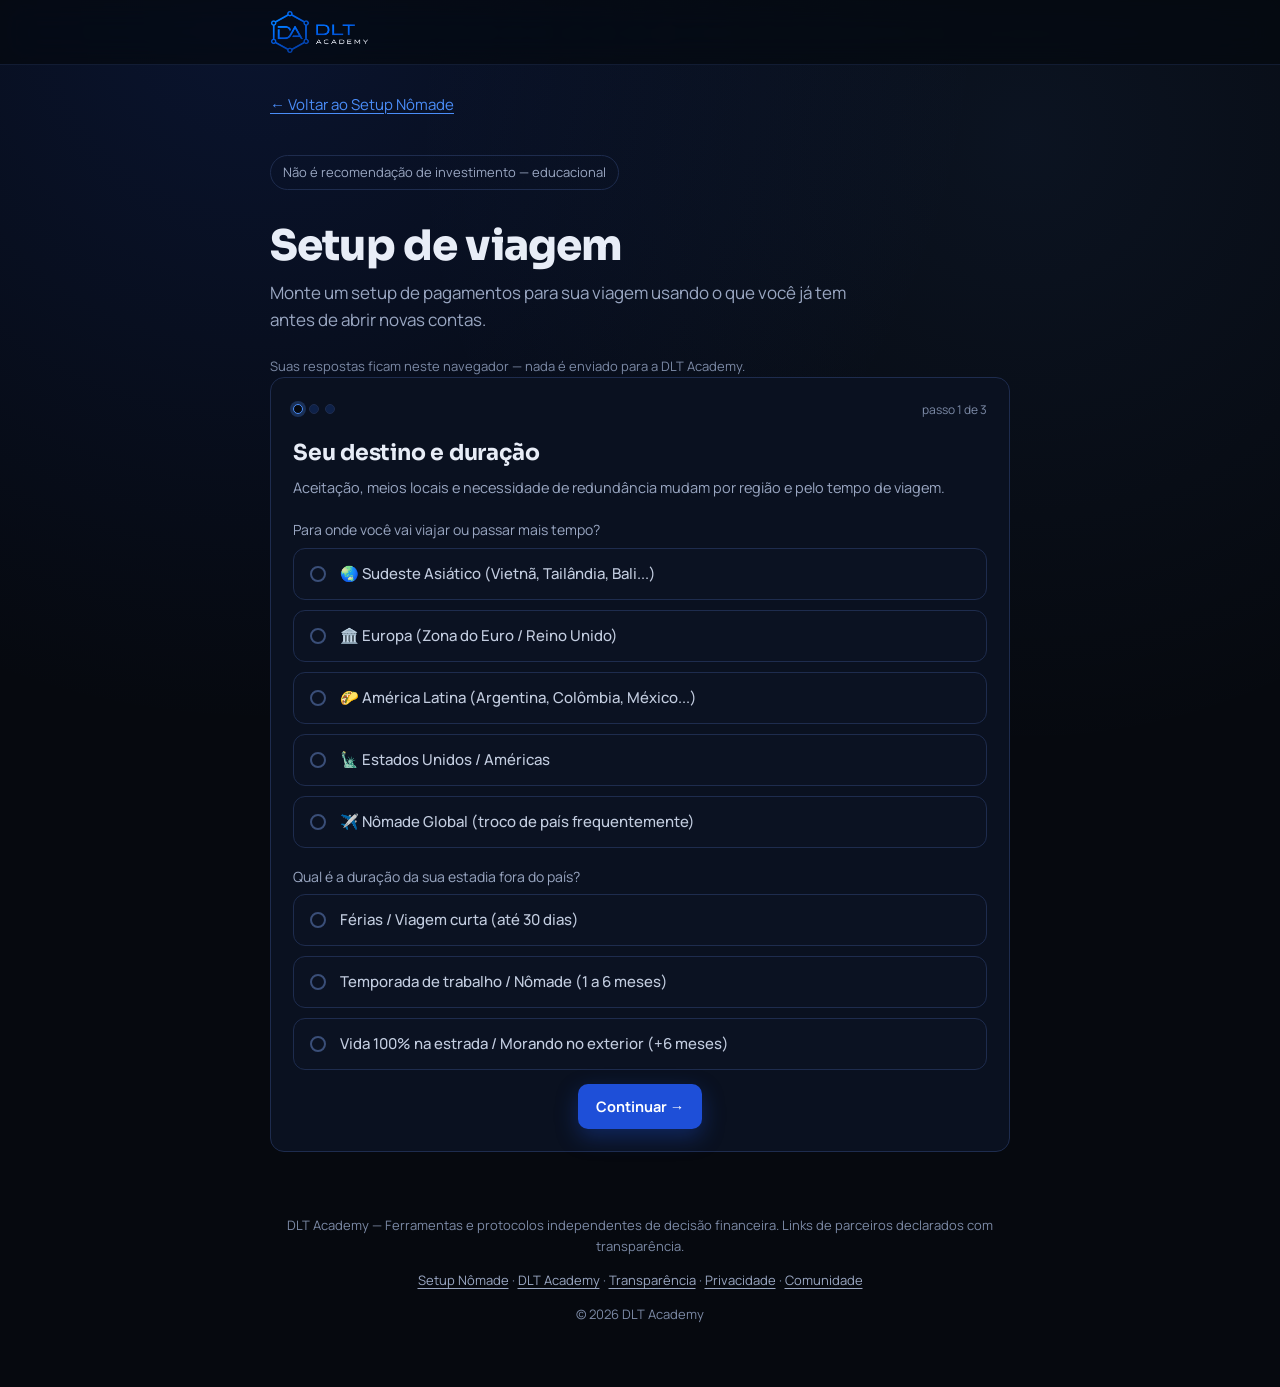
==== commit af338a7f: "design(kit): logo legível no cabeçalho (44 px; 34 px no celular)" ====
--- a/setup-viagem.html
+++ b/setup-viagem.html
@@ -30,9 +30,9 @@
 
 <meta name="theme-color" content="#06090F">
 <link rel="icon" type="image/png" href="assets/dlt-mark.png">
-<link rel="stylesheet" href="styles-base.css?v=2026-11-23a">
-<link rel="stylesheet" href="styles-tool.css?v=2026-11-23a">
-<link rel="stylesheet" href="dlt-patterns.css?v=2026-11-23a">
+<link rel="stylesheet" href="styles-base.css?v=2026-11-23b">
+<link rel="stylesheet" href="styles-tool.css?v=2026-11-23b">
+<link rel="stylesheet" href="dlt-patterns.css?v=2026-11-23b">
 
 <script type="application/ld+json">
 {
--- a/styles-base.css
+++ b/styles-base.css
@@ -114,6 +114,8 @@
 header.top > .wrap { display: flex; flex-wrap: wrap; align-items: center; justify-content: space-between; column-gap: 16px; min-height: 64px; }
 /* Com letra aumentada no aparelho, o menu desce para a linha de baixo em vez de vazar da tela. */
 header.top .brand { min-height: 44px; }
+/* O logo completo tem o nome embutido: abaixo de ~40 px o "DLT ACADEMY" fica ilegível. */
+header.top .brand img { height: 44px; width: auto; }
 .header-nav { display: flex; align-items: center; gap: 6px; }
 .header-nav a {
   display: inline-flex;
@@ -136,6 +138,7 @@
 html { scroll-padding-top: 84px; }
 @media (max-width: 560px) {
   header.top > .wrap { column-gap: 8px; padding-left: 16px; padding-right: 16px; }
+  header.top .brand img { height: 34px; }
   .header-nav { gap: 0; }
   .header-nav a { padding: 0 6px; }
 }
